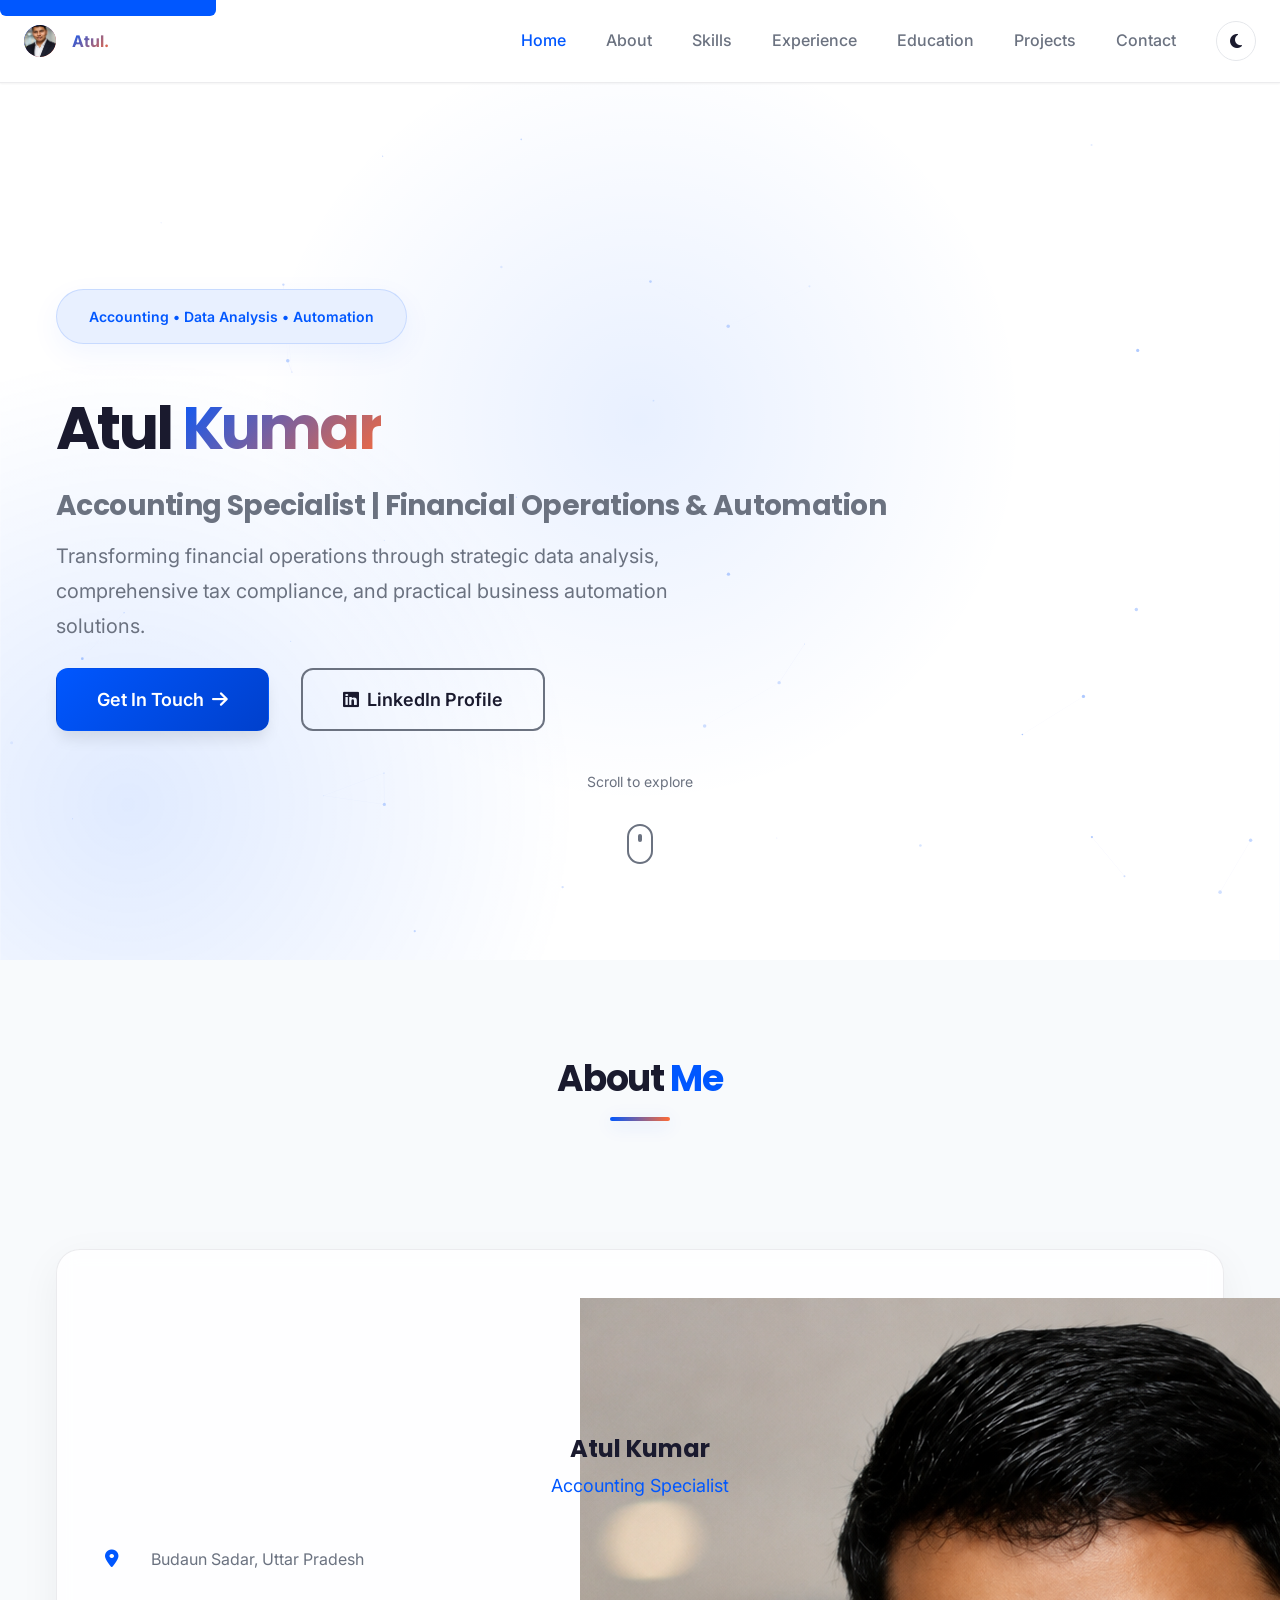
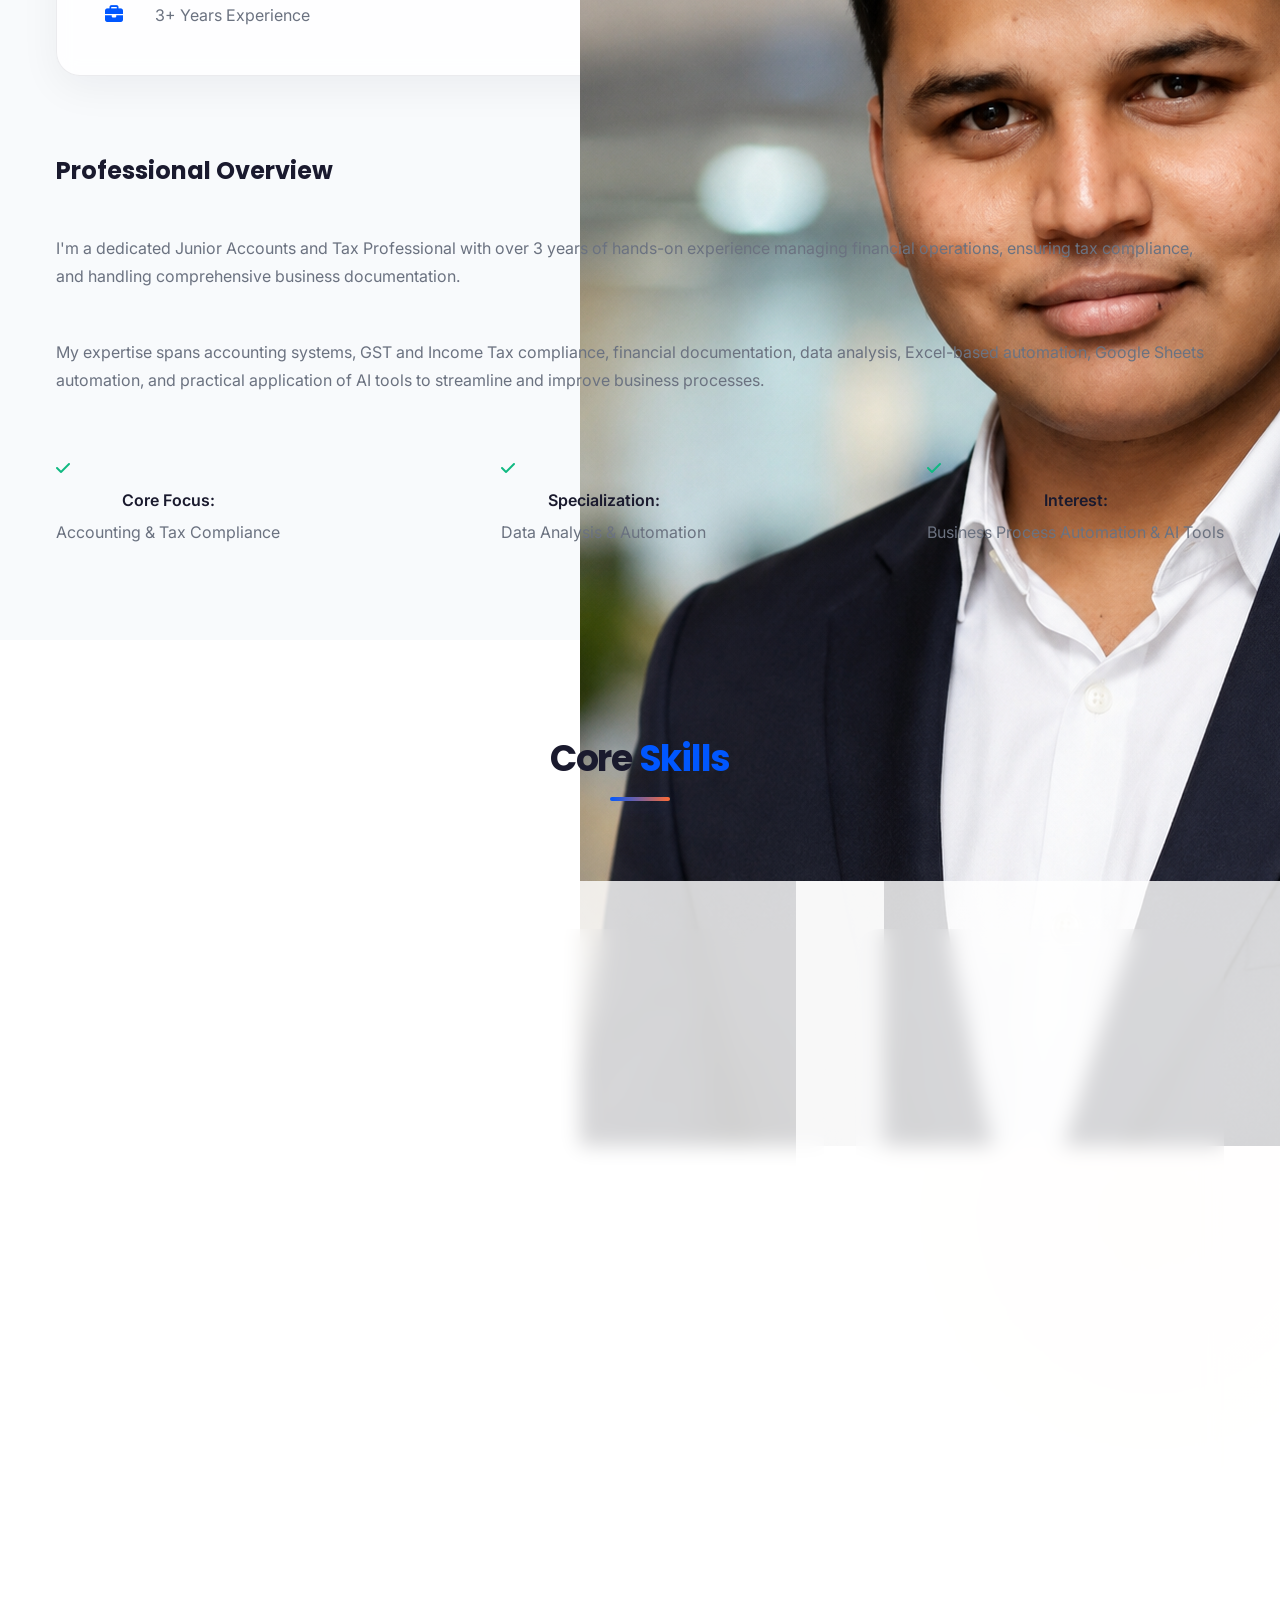
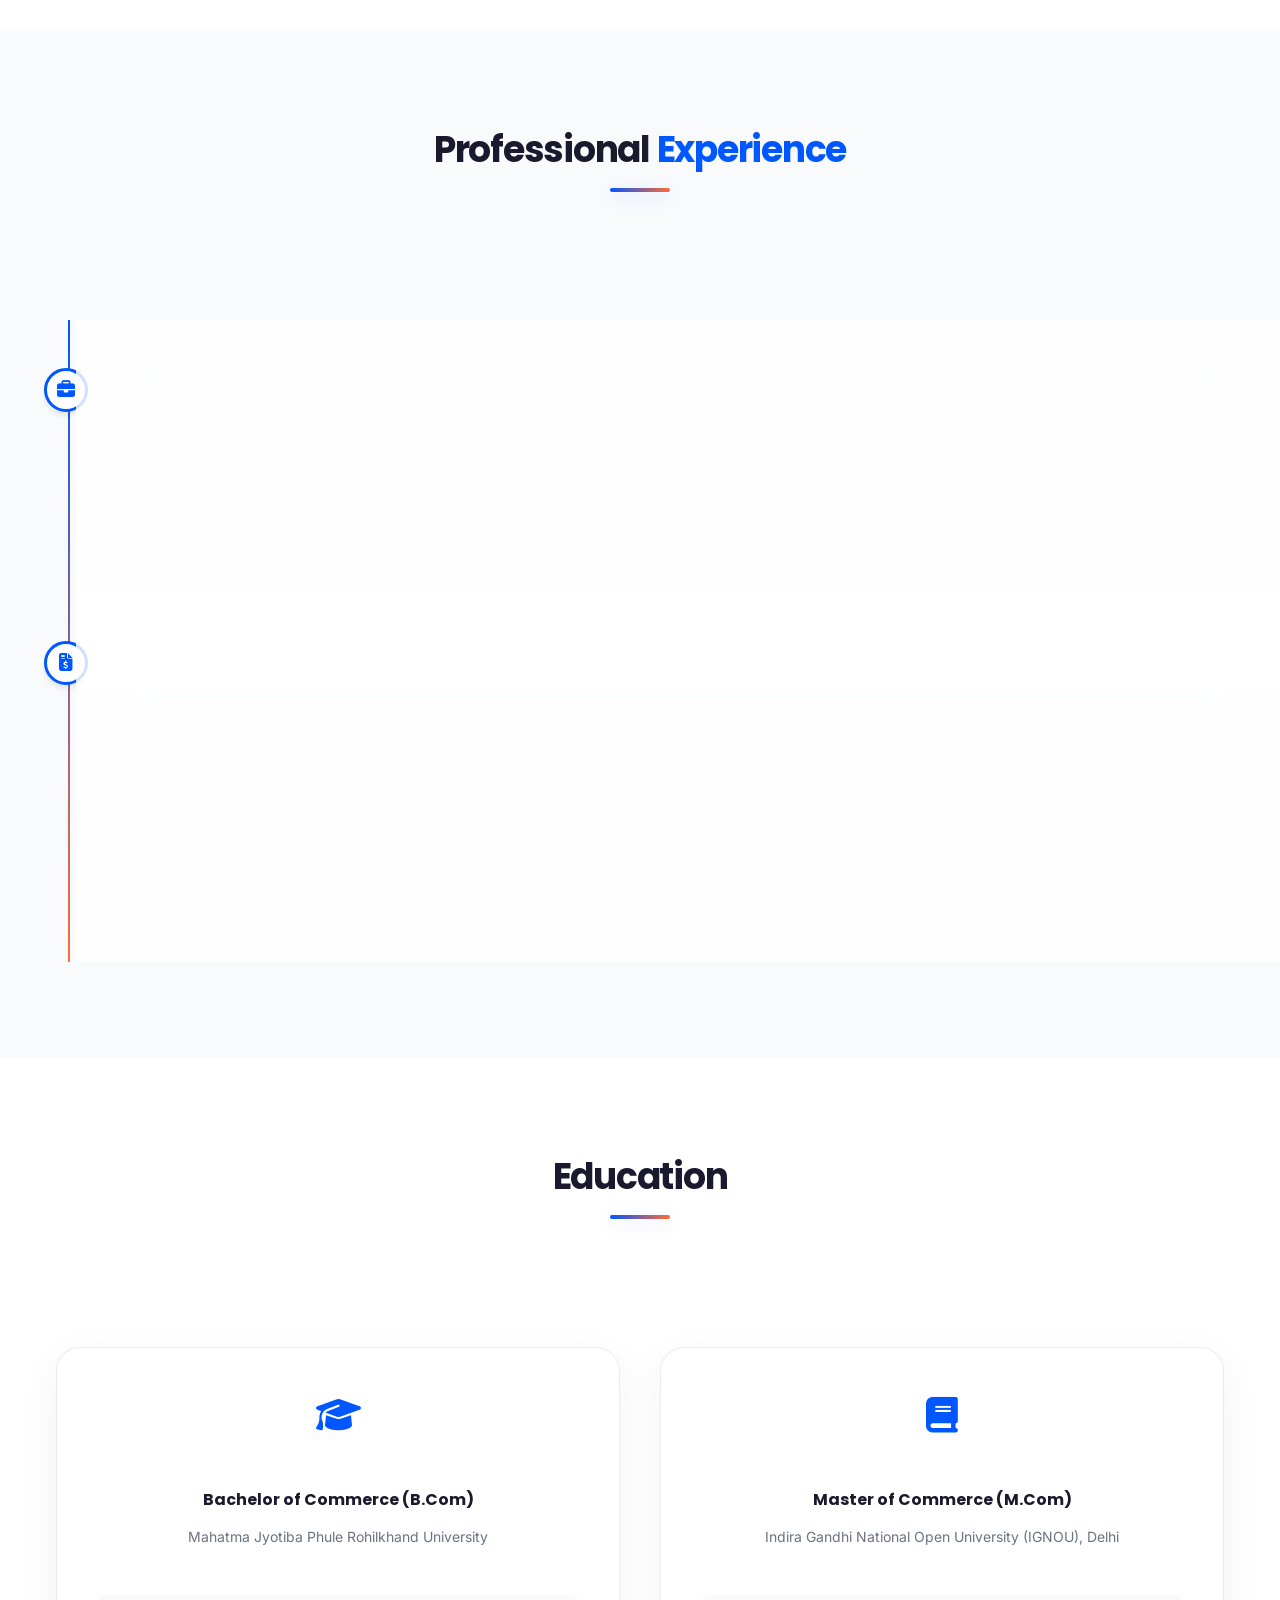
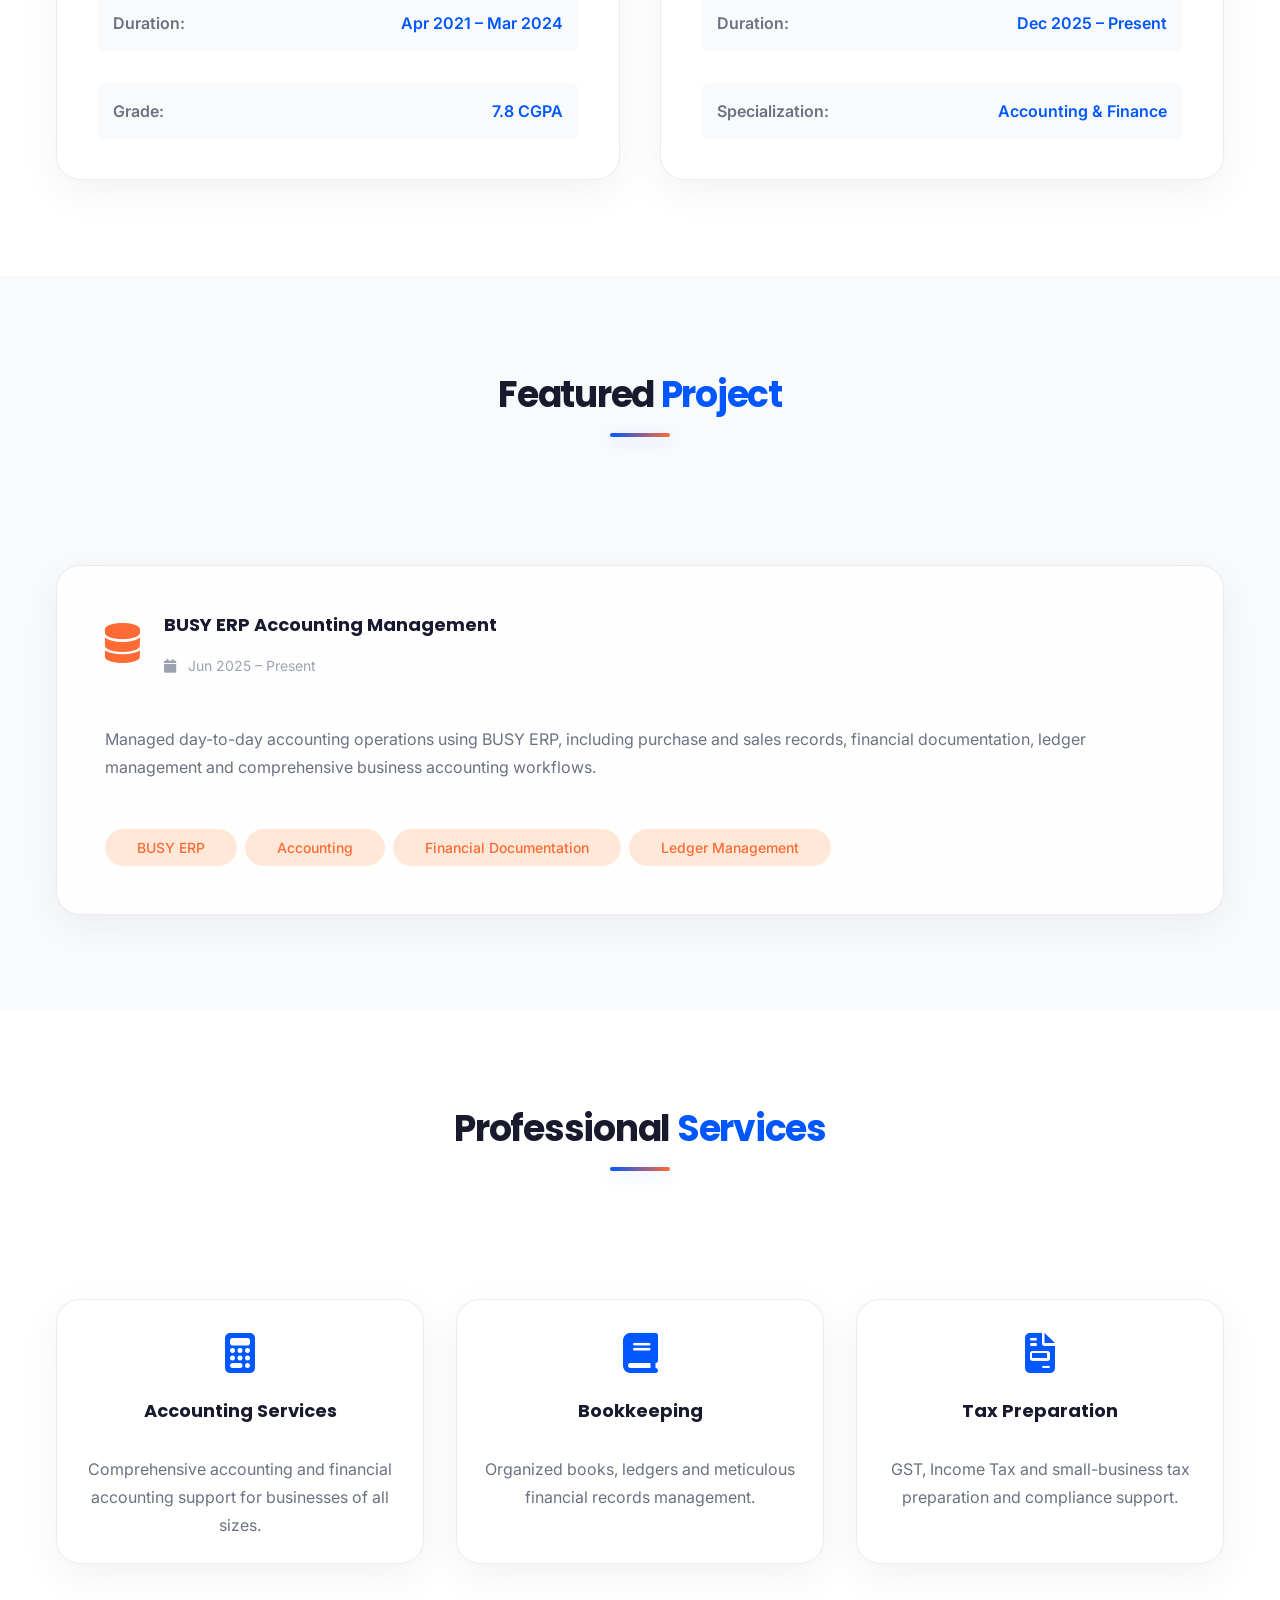
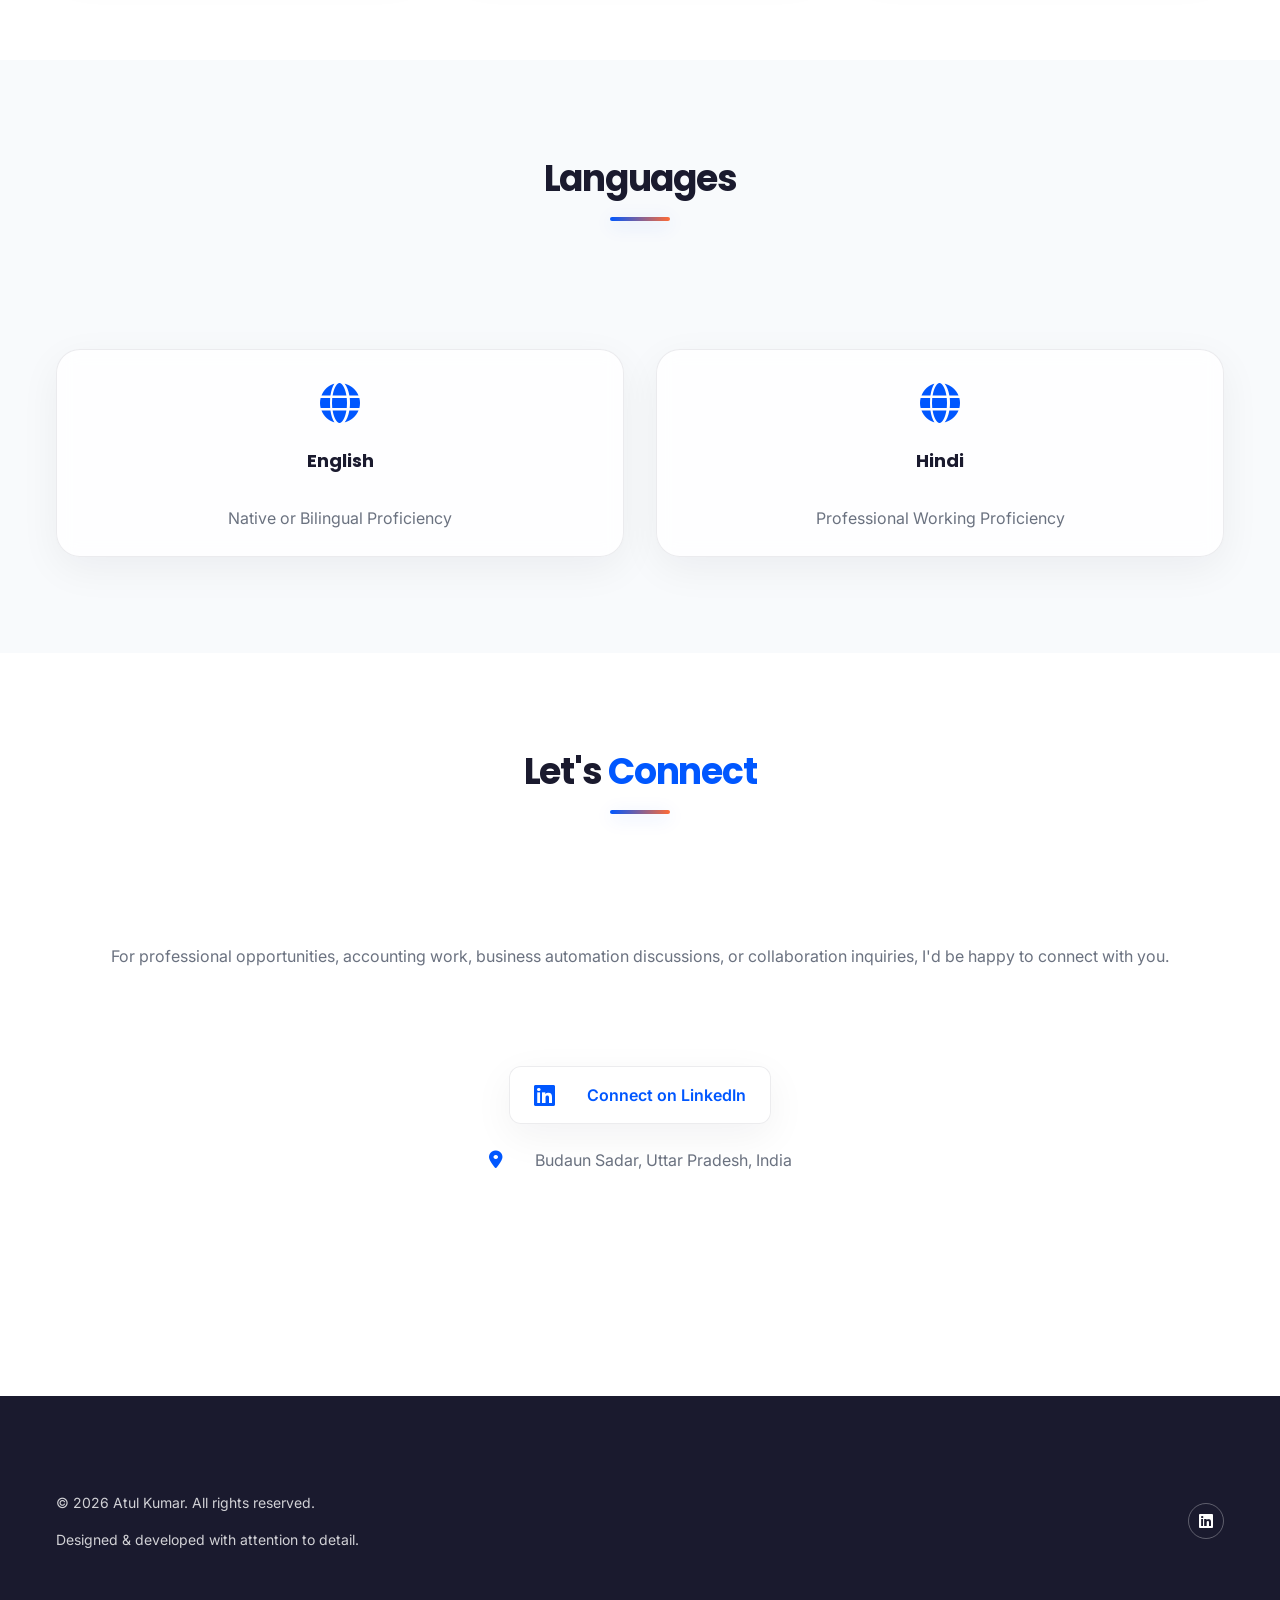
==== index.html @ 3f7ad148 "Add profile photo to About section" ====
<!DOCTYPE html>
<html lang="en" data-theme="light">
<head>
    <meta charset="UTF-8">
    <meta name="viewport" content="width=device-width, initial-scale=1.0">
    <meta name="color-scheme" content="light dark">
    <meta name="theme-color" content="#0057FF">
    
    <!-- SEO & Meta -->
    <title>Atul Kumar | Accounting Specialist | Financial Operations & Automation</title>
    <meta name="description" content="Atul Kumar - Accounting Specialist with 3+ years in financial operations, tax compliance, data analysis, Excel automation, and AI business solutions. Based in Uttar Pradesh, India.">
    <meta name="keywords" content="accounting, tax compliance, financial operations, data analysis, business automation, GST, Excel, VBA">
    <meta name="author" content="Atul Kumar">
    <meta name="robots" content="index, follow">
    
    <!-- Open Graph / Social Media -->
    <meta property="og:type" content="website">
    <meta property="og:title" content="Atul Kumar | Accounting Specialist">
    <meta property="og:description" content="Accounting Specialist focused on financial operations, tax compliance, data analysis, AI and business automation.">
    <meta property="og:site_name" content="Atul Kumar Portfolio">
    <meta property="og:locale" content="en_US">
    
    <!-- Twitter -->
    <meta name="twitter:card" content="summary_large_image">
    <meta name="twitter:title" content="Atul Kumar | Accounting Specialist">
    <meta name="twitter:description" content="Accounting Specialist focused on financial operations, tax compliance, data analysis, AI and business automation.">
    
    <!-- Schema.org Structured Data -->
    <script type="application/ld+json">
    {
        "@context": "https://schema.org",
        "@type": "Person",
        "name": "Atul Kumar",
        "jobTitle": "Accounting Specialist",
        "address": {
            "@type": "PostalAddress",
            "addressLocality": "Budaun Sadar",
            "addressRegion": "Uttar Pradesh",
            "postalCode": "243601",
            "addressCountry": "IN"
        },
        "sameAs": [
            "https://www.linkedin.com/in/atul7599"
        ],
        "knowsAbout": [
            "Accounting",
            "Tax Compliance",
            "Financial Operations",
            "Data Analysis",
            "Business Automation",
            "GST Compliance",
            "Excel Automation",
            "Google Sheets"
        ]
    }
    </script>
    
    <!-- Fonts -->
    <link rel="preconnect" href="https://fonts.googleapis.com">
    <link rel="preconnect" href="https://fonts.gstatic.com" crossorigin>
    <link href="https://fonts.googleapis.com/css2?family=Inter:wght@300;400;500;600;700&family=Poppins:wght@400;500;600;700&display=swap" rel="stylesheet">
    
    <!-- External Libraries -->
    <link href="https://cdn.jsdelivr.net/npm/bootstrap@5.3.2/dist/css/bootstrap.min.css" rel="stylesheet">
    <link rel="stylesheet" href="https://cdnjs.cloudflare.com/ajax/libs/font-awesome/6.4.2/css/all.min.css">
    
    <!-- Custom Stylesheets -->
    <link rel="stylesheet" href="css/style.css">
    <link rel="stylesheet" href="css/responsive.css">
    
    <script>
        (() => {
            try {
                const saved = localStorage.getItem('portfolio-theme');
                const systemDark = window.matchMedia('(prefers-color-scheme: dark)').matches;
                document.documentElement.dataset.theme = saved || (systemDark ? 'dark' : 'light');
            } catch (_) {}
        })();
    </script>
</head>
<body>
    <!-- Skip to main content link for accessibility -->
    <a class="skip-link" href="#main-content">Skip to main content</a>
    
    <!-- Scroll Progress Indicator -->
    <div class="scroll-progress" role="progressbar" aria-label="Page scroll progress" aria-valuenow="0" aria-valuemin="0" aria-valuemax="100"></div>
    
    <!-- Navigation -->
    <nav id="navbar" class="navbar navbar-expand-lg fixed-top navbar-custom" aria-label="Main Navigation">
        <div class="container-fluid px-4">
            <a class="navbar-brand" href="#hero" aria-label="Atul Kumar - Back to top">
                <span class="brand-icon">
    <img src="images/atul-kumar.png.png" alt="Atul Kumar">
</span>
                <span class="brand-text">Atul<span class="brand-dot">.</span></span>
            </a>
            
            <button class="navbar-toggler" type="button" data-bs-toggle="collapse" data-bs-target="#navbarNav" aria-controls="navbarNav" aria-expanded="false" aria-label="Toggle navigation">
                <span class="navbar-toggler-icon"></span>
            </button>
            
            <div class="collapse navbar-collapse" id="navbarNav">
                <ul class="navbar-nav ms-auto align-items-center gap-2">
                    <li class="nav-item"><a class="nav-link active" href="#hero" data-section="hero">Home</a></li>
                    <li class="nav-item"><a class="nav-link" href="#about" data-section="about">About</a></li>
                    <li class="nav-item"><a class="nav-link" href="#skills" data-section="skills">Skills</a></li>
                    <li class="nav-item"><a class="nav-link" href="#experience" data-section="experience">Experience</a></li>
                    <li class="nav-item"><a class="nav-link" href="#education" data-section="education">Education</a></li>
                    <li class="nav-item"><a class="nav-link" href="#projects" data-section="projects">Projects</a></li>
                    <li class="nav-item"><a class="nav-link" href="#contact" data-section="contact">Contact</a></li>
                    <li class="nav-item ms-lg-3">
                        <button id="theme-toggle" class="theme-toggle-btn" type="button" aria-label="Toggle Dark Mode" aria-pressed="false">
                            <i class="fas fa-moon"></i>
                            <i class="fas fa-sun"></i>
                        </button>
                    </li>
                </ul>
            </div>
        </div>
    </nav>
    
    <!-- Main Content -->
    <main id="main-content">
        <!-- Hero Section -->
        <header id="hero" class="hero-section">
            <div class="hero-background">
                <canvas id="canvas-background" aria-hidden="true"></canvas>
            </div>
            
            <div class="container position-relative z-index-10">
                <div class="row align-items-center min-vh-100">
                    <div class="col-lg-10" data-reveal>
                        <div class="hero-content">
                            <div class="hero-badge mb-4">
                                <span>Accounting • Data Analysis • Automation</span>
                            </div>
                            
                            <h1 class="hero-title">
                                Atul <span class="accent">Kumar</span>
                            </h1>
                            
                            <h2 class="hero-subtitle">
                                Accounting Specialist | Financial Operations & Automation
                            </h2>
                            
                            <p class="hero-description">
                                Transforming financial operations through strategic data analysis, 
                                comprehensive tax compliance, and practical business automation solutions.
                            </p>
                            
                            <div class="hero-cta-group">
                                <a href="#contact" class="btn btn-primary btn-lg">
                                    <span>Get In Touch</span>
                                    <i class="fas fa-arrow-right ms-2"></i>
                                </a>
                                <a href="https://www.linkedin.com/in/atul7599" target="_blank" rel="noopener noreferrer" class="btn btn-outline-secondary btn-lg">
                                    <i class="fab fa-linkedin me-2"></i>
                                    <span>LinkedIn Profile</span>
                                </a>
                            </div>
                        </div>
                    </div>
                </div>
            </div>
            
            <div class="hero-scroll-indicator" aria-hidden="true">
                <span>Scroll to explore</span>
                <div class="scroll-mouse">
                    <div class="scroll-wheel"></div>
                </div>
            </div>
        </header>
        
        <!-- About Section -->
        <section id="about" class="section-about">
            <div class="container">
                <div class="section-header" data-reveal>
                    <h2 class="section-title">About <span class="accent">Me</span></h2>
                    <div class="section-divider"></div>
                </div>
                
                <div class="row align-items-center gap-5">
                    <div class="col-lg-5" data-reveal>
                        <div class="about-card glass-effect">
                            <div class="about-avatar">
                                <img src="images/atul-kumar.png.png" alt="Atul Kumar - Profile Photo" class="about-profile-image">
                            </div>
                            <h3 class="about-name">Atul Kumar</h3>
                            <p class="about-title">Accounting Specialist</p>
                            <div class="about-meta">
                                <div class="meta-item">
                                    <i class="fas fa-map-marker-alt"></i>
                                    <span>Budaun Sadar, Uttar Pradesh</span>
                                </div>
                                <div class="meta-item">
                                    <i class="fas fa-briefcase"></i>
                                    <span>3+ Years Experience</span>
                                </div>
                            </div>
                        </div>
                    </div>
                    
                    <div class="col-lg-7" data-reveal>
                        <div class="about-content">
                            <h3 class="about-section-title">Professional Overview</h3>
                            <p class="about-text">
                                I'm a dedicated Junior Accounts and Tax Professional with over 3 years of hands-on experience 
                                managing financial operations, ensuring tax compliance, and handling comprehensive business documentation.
                            </p>
                            <p class="about-text">
                                My expertise spans accounting systems, GST and Income Tax compliance, financial documentation, 
                                data analysis, Excel-based automation, Google Sheets automation, and practical application of AI tools 
                                to streamline and improve business processes.
                            </p>
                            
                            <div class="about-highlights">
                                <div class="highlight-item">
                                    <i class="fas fa-check"></i>
                                    <div>
                                        <strong>Core Focus:</strong>
                                        <span>Accounting & Tax Compliance</span>
                                    </div>
                                </div>
                                <div class="highlight-item">
                                    <i class="fas fa-check"></i>
                                    <div>
                                        <strong>Specialization:</strong>
                                        <span>Data Analysis & Automation</span>
                                    </div>
                                </div>
                                <div class="highlight-item">
                                    <i class="fas fa-check"></i>
                                    <div>
                                        <strong>Interest:</strong>
                                        <span>Business Process Automation & AI Tools</span>
                                    </div>
                                </div>
                            </div>
                        </div>
                    </div>
                </div>
            </div>
        </section>
        
        <!-- Skills Section -->
        <section id="skills" class="section-skills">
            <div class="container">
                <div class="section-header" data-reveal>
                    <h2 class="section-title">Core <span class="accent">Skills</span></h2>
                    <div class="section-divider"></div>
                </div>
                
                <div class="skills-grid">
                    <!-- Accounting & Tax -->
                    <div class="skill-card glass-effect" data-reveal>
                        <div class="skill-icon">
                            <i class="fas fa-calculator"></i>
                        </div>
                        <h3 class="skill-title">Accounting & Tax</h3>
                        <p class="skill-description">
                            Expertise in Tally Prime, ERP 9, BUSY, GST compliance, Income Tax preparation, 
                            financial accounting, bookkeeping, and bank reconciliation.
                        </p>
                        <ul class="skill-list">
                            <li><span class="skill-tag">Tally Prime</span></li>
                            <li><span class="skill-tag">ERP 9</span></li>
                            <li><span class="skill-tag">GST Compliance</span></li>
                            <li><span class="skill-tag">Income Tax</span></li>
                            <li><span class="skill-tag">BUSY</span></li>
                        </ul>
                    </div>
                    
                    <!-- Data & Automation -->
                    <div class="skill-card glass-effect" data-reveal>
                        <div class="skill-icon">
                            <i class="fas fa-chart-line"></i>
                        </div>
                        <h3 class="skill-title">Data & Automation</h3>
                        <p class="skill-description">
                            Advanced proficiency in Excel, VBA/Macros, data analysis, Google Sheets automation, 
                            and practical application of AI tools for business efficiency.
                        </p>
                        <ul class="skill-list">
                            <li><span class="skill-tag">Advanced Excel</span></li>
                            <li><span class="skill-tag">VBA/Macros</span></li>
                            <li><span class="skill-tag">Data Analysis</span></li>
                            <li><span class="skill-tag">Google Sheets</span></li>
                            <li><span class="skill-tag">AI Tools</span></li>
                        </ul>
                    </div>
                    
                    <!-- Professional Skills -->
                    <div class="skill-card glass-effect" data-reveal>
                        <div class="skill-icon">
                            <i class="fas fa-briefcase"></i>
                        </div>
                        <h3 class="skill-title">Professional Skills</h3>
                        <p class="skill-description">
                            Strong communication, client relations, legal research capabilities, meticulous documentation, 
                            and analytical thinking skills.
                        </p>
                        <ul class="skill-list">
                            <li><span class="skill-tag">Client Relations</span></li>
                            <li><span class="skill-tag">Communication</span></li>
                            <li><span class="skill-tag">Legal Research</span></li>
                            <li><span class="skill-tag">Documentation</span></li>
                            <li><span class="skill-tag">Analysis</span></li>
                        </ul>
                    </div>
                </div>
            </div>
        </section>
        
        <!-- Experience Section -->
        <section id="experience" class="section-experience">
            <div class="container">
                <div class="section-header" data-reveal>
                    <h2 class="section-title">Professional <span class="accent">Experience</span></h2>
                    <div class="section-divider"></div>
                </div>
                
                <div class="timeline">
                    <!-- Experience Item 1 -->
                    <div class="timeline-item" data-reveal>
                        <div class="timeline-marker">
                            <i class="fas fa-briefcase"></i>
                        </div>
                        <div class="timeline-content glass-effect">
                            <div class="timeline-header">
                                <h3 class="timeline-title">Account Assistant</h3>
                                <span class="timeline-badge">Current</span>
                            </div>
                            <p class="timeline-company">Not Registered on LinkedIn · Full-time</p>
                            <p class="timeline-date">
                                <i class="fas fa-calendar"></i>
                                Jul 2024 – Present · India · On-site
                            </p>
                            <p class="timeline-description">
                                Maintaining daily financial records, journal entries and ledger updates while supporting 
                                accounting operations, documentation and comprehensive financial processes.
                            </p>
                        </div>
                    </div>
                    
                    <!-- Experience Item 2 -->
                    <div class="timeline-item" data-reveal>
                        <div class="timeline-marker">
                            <i class="fas fa-file-invoice-dollar"></i>
                        </div>
                        <div class="timeline-content glass-effect">
                            <div class="timeline-header">
                                <h3 class="timeline-title">Accountant</h3>
                                <span class="timeline-badge">Previous</span>
                            </div>
                            <p class="timeline-company">Kass Accountant</p>
                            <p class="timeline-date">
                                <i class="fas fa-calendar"></i>
                                Jul 2023 – Aug 2024 · Full-time
                            </p>
                            <p class="timeline-description">
                                Managed GST compliance, return preparation, GST data verification, tax records, 
                                compliance documentation and comprehensive tax workings before filing.
                            </p>
                        </div>
                    </div>
                </div>
            </div>
        </section>
        
        <!-- Education Section -->
        <section id="education" class="section-education">
            <div class="container">
                <div class="section-header" data-reveal>
                    <h2 class="section-title">Education</h2>
                    <div class="section-divider"></div>
                </div>
                
                <div class="education-grid">
                    <!-- B.Com -->
                    <div class="education-card glass-effect" data-reveal>
                        <div class="education-icon">
                            <i class="fas fa-graduation-cap"></i>
                        </div>
                        <h3 class="education-degree">Bachelor of Commerce (B.Com)</h3>
                        <p class="education-university">Mahatma Jyotiba Phule Rohilkhand University</p>
                        <div class="education-details">
                            <div class="detail-item">
                                <span class="detail-label">Duration:</span>
                                <span class="detail-value">Apr 2021 – Mar 2024</span>
                            </div>
                            <div class="detail-item">
                                <span class="detail-label">Grade:</span>
                                <span class="detail-value">7.8 CGPA</span>
                            </div>
                        </div>
                    </div>
                    
                    <!-- M.Com -->
                    <div class="education-card glass-effect" data-reveal>
                        <div class="education-icon">
                            <i class="fas fa-book"></i>
                        </div>
                        <h3 class="education-degree">Master of Commerce (M.Com)</h3>
                        <p class="education-university">Indira Gandhi National Open University (IGNOU), Delhi</p>
                        <div class="education-details">
                            <div class="detail-item">
                                <span class="detail-label">Duration:</span>
                                <span class="detail-value">Dec 2025 – Present</span>
                            </div>
                            <div class="detail-item">
                                <span class="detail-label">Specialization:</span>
                                <span class="detail-value">Accounting & Finance</span>
                            </div>
                        </div>
                    </div>
                </div>
            </div>
        </section>
        
        <!-- Projects Section -->
        <section id="projects" class="section-projects">
            <div class="container">
                <div class="section-header" data-reveal>
                    <h2 class="section-title">Featured <span class="accent">Project</span></h2>
                    <div class="section-divider"></div>
                </div>
                
                <div class="row justify-content-center">
                    <div class="col-lg-10" data-reveal>
                        <div class="project-showcase glass-effect">
                            <div class="project-header">
                                <div class="project-icon">
                                    <i class="fas fa-database"></i>
                                </div>
                                <div class="project-title-section">
                                    <h3 class="project-title">BUSY ERP Accounting Management</h3>
                                    <span class="project-date">
                                        <i class="fas fa-calendar"></i>
                                        Jun 2025 – Present
                                    </span>
                                </div>
                            </div>
                            <p class="project-description">
                                Managed day-to-day accounting operations using BUSY ERP, including purchase and sales records, 
                                financial documentation, ledger management and comprehensive business accounting workflows.
                            </p>
                            <div class="project-tags">
                                <span class="tag">BUSY ERP</span>
                                <span class="tag">Accounting</span>
                                <span class="tag">Financial Documentation</span>
                                <span class="tag">Ledger Management</span>
                            </div>
                        </div>
                    </div>
                </div>
            </div>
        </section>
        
        <!-- Services Section -->
        <section id="services" class="section-services">
            <div class="container">
                <div class="section-header" data-reveal>
                    <h2 class="section-title">Professional <span class="accent">Services</span></h2>
                    <div class="section-divider"></div>
                </div>
                
                <div class="services-grid">
                    <div class="service-card glass-effect" data-reveal>
                        <div class="service-icon">
                            <i class="fas fa-calculator"></i>
                        </div>
                        <h3 class="service-title">Accounting Services</h3>
                        <p class="service-description">
                            Comprehensive accounting and financial accounting support for businesses of all sizes.
                        </p>
                    </div>
                    
                    <div class="service-card glass-effect" data-reveal>
                        <div class="service-icon">
                            <i class="fas fa-book"></i>
                        </div>
                        <h3 class="service-title">Bookkeeping</h3>
                        <p class="service-description">
                            Organized books, ledgers and meticulous financial records management.
                        </p>
                    </div>
                    
                    <div class="service-card glass-effect" data-reveal>
                        <div class="service-icon">
                            <i class="fas fa-file-invoice"></i>
                        </div>
                        <h3 class="service-title">Tax Preparation</h3>
                        <p class="service-description">
                            GST, Income Tax and small-business tax preparation and compliance support.
                        </p>
                    </div>
                </div>
            </div>
        </section>
        
        <!-- Languages Section -->
        <section id="languages" class="section-languages">
            <div class="container">
                <div class="section-header" data-reveal>
                    <h2 class="section-title">Languages</h2>
                    <div class="section-divider"></div>
                </div>
                
                <div class="languages-grid">
                    <div class="language-card glass-effect" data-reveal>
                        <div class="language-icon">
                            <i class="fas fa-globe"></i>
                        </div>
                        <h3 class="language-name">English</h3>
                        <p class="language-level">Native or Bilingual Proficiency</p>
                    </div>
                    
                    <div class="language-card glass-effect" data-reveal>
                        <div class="language-icon">
                            <i class="fas fa-globe"></i>
                        </div>
                        <h3 class="language-name">Hindi</h3>
                        <p class="language-level">Professional Working Proficiency</p>
                    </div>
                </div>
            </div>
        </section>
        
        <!-- Contact Section -->
        <section id="contact" class="section-contact">
            <div class="container">
                <div class="section-header" data-reveal>
                    <h2 class="section-title">Let's <span class="accent">Connect</span></h2>
                    <div class="section-divider"></div>
                </div>
                
                <div class="row justify-content-center">
                    <div class="col-lg-8" data-reveal>
                        <div class="contact-content">
                            <p class="contact-description">
                                For professional opportunities, accounting work, business automation discussions, 
                                or collaboration inquiries, I'd be happy to connect with you.
                            </p>
                            
                            <div class="contact-links">
                                <a href="https://www.linkedin.com/in/atul7599" target="_blank" rel="noopener noreferrer" class="contact-button glass-effect">
                                    <i class="fab fa-linkedin"></i>
                                    <span>Connect on LinkedIn</span>
                                </a>
                            </div>
                            
                            <div class="contact-info">
                                <div class="info-item">
                                    <i class="fas fa-map-marker-alt"></i>
                                    <span>Budaun Sadar, Uttar Pradesh, India</span>
                                </div>
                            </div>
                        </div>
                    </div>
                </div>
            </div>
        </section>
    </main>
    
    <!-- Footer -->
    <footer class="footer">
        <div class="container">
            <div class="footer-content">
                <div class="footer-text">
                    <p class="footer-copyright">
                        &copy; <span id="current-year"></span> Atul Kumar. All rights reserved.
                    </p>
                    <p class="footer-credit">
                        Designed & developed with attention to detail.
                    </p>
                </div>
                <div class="footer-social">
                    <a href="https://www.linkedin.com/in/atul7599" target="_blank" rel="noopener noreferrer" aria-label="LinkedIn" class="social-link">
                        <i class="fab fa-linkedin"></i>
                    </a>
                </div>
            </div>
        </div>
    </footer>
    
    <!-- Back to Top Button -->
    <button id="back-to-top" class="back-to-top" type="button" aria-label="Back to Top" title="Back to Top">
        <i class="fas fa-arrow-up"></i>
    </button>
    
    <!-- Scripts -->
    <script src="https://cdn.jsdelivr.net/npm/bootstrap@5.3.2/dist/js/bootstrap.bundle.min.js" defer></script>
    <script src="js/script.js" defer></script>
</body>
</html>
---- css/style.css ----
/* ============================================
   ATUL KUMAR PORTFOLIO - MAIN STYLESHEET
   Modern 2026 Design System
   ============================================ */

/* ============================================
   1. CSS VARIABLES & DESIGN TOKENS
   ============================================ */

:root {
    /* Colors - Light Mode */
    --color-primary: #0057FF;
    --color-primary-light: #E8F0FF;
    --color-primary-dark: #0040CC;
    
    --color-secondary: #1a1a2e;
    --color-secondary-light: #16213e;
    
    --color-accent: #FF6B35;
    --color-accent-light: #FFE8D8;
    
    --color-success: #10B981;
    --color-warning: #F59E0B;
    --color-danger: #EF4444;
    
    --color-bg-light: #FFFFFF;
    --color-bg-secondary: #F8FAFC;
    --color-text-dark: #1a1a2e;
    --color-text-secondary: #6B7280;
    --color-text-tertiary: #9CA3AF;
    
    --color-border-light: #E5E7EB;
    --color-border-medium: #D1D5DB;
    
    --color-glass-light: rgba(255, 255, 255, 0.7);
    --color-glass-dark: rgba(26, 26, 46, 0.05);
    
    /* Typography */
    --font-family-primary: 'Inter', -apple-system, BlinkMacSystemFont, 'Segoe UI', sans-serif;
    --font-family-display: 'Poppins', sans-serif;
    
    --font-size-base: 1rem;
    --font-size-sm: 0.875rem;
    --font-size-lg: 1.125rem;
    --font-size-xl: 1.25rem;
    --font-size-2xl: 1.5rem;
    --font-size-3xl: 1.875rem;
    --font-size-4xl: 2.25rem;
    --font-size-5xl: 3rem;
    
    --font-weight-light: 300;
    --font-weight-regular: 400;
    --font-weight-medium: 500;
    --font-weight-semibold: 600;
    --font-weight-bold: 700;
    
    --line-height-tight: 1.25;
    --line-height-normal: 1.5;
    --line-height-relaxed: 1.75;
    
    /* Spacing */
    --spacing-unit: 0.5rem;
    --spacing-xs: calc(var(--spacing-unit) * 1);
    --spacing-sm: calc(var(--spacing-unit) * 2);
    --spacing-md: calc(var(--spacing-unit) * 4);
    --spacing-lg: calc(var(--spacing-unit) * 6);
    --spacing-xl: calc(var(--spacing-unit) * 8);
    --spacing-2xl: calc(var(--spacing-unit) * 12);
    --spacing-3xl: calc(var(--spacing-unit) * 16);
    
    /* Shadows */
    --shadow-sm: 0 1px 2px 0 rgba(0, 0, 0, 0.05);
    --shadow-md: 0 4px 6px -1px rgba(0, 0, 0, 0.1);
    --shadow-lg: 0 10px 15px -3px rgba(0, 0, 0, 0.1);
    --shadow-xl: 0 20px 25px -5px rgba(0, 0, 0, 0.1);
    --shadow-2xl: 0 25px 50px -12px rgba(0, 0, 0, 0.15);
    --shadow-inset: inset 0 2px 4px 0 rgba(0, 0, 0, 0.05);
    
    /* Border Radius */
    --radius-sm: 0.375rem;
    --radius-md: 0.5rem;
    --radius-lg: 0.75rem;
    --radius-xl: 1rem;
    --radius-2xl: 1.5rem;
    --radius-full: 9999px;
    
    /* Transitions */
    --transition-fast: 150ms;
    --transition-base: 200ms;
    --transition-slow: 300ms;
    --timing-ease: cubic-bezier(0.4, 0, 0.2, 1);
    --timing-ease-out: cubic-bezier(0.16, 1, 0.3, 1);
    --timing-ease-in: cubic-bezier(0.95, 0.05, 0.795, 0.035);
    
    /* Z-index */
    --z-dropdown: 1000;
    --z-sticky: 1020;
    --z-fixed: 1030;
    --z-modal-backdrop: 1040;
    --z-modal: 1050;
    --z-popover: 1060;
    --z-tooltip: 1070;
    
    /* Accessibility */
    --focus-outline: 2px solid var(--color-primary);
    --focus-outline-offset: 2px;
}

/* Dark Mode */
html[data-theme="dark"] {
    --color-bg-light: #0f172a;
    --color-bg-secondary: #1a1f3a;
    --color-text-dark: #f1f5f9;
    --color-text-secondary: #cbd5e1;
    --color-text-tertiary: #94a3b8;
    
    --color-border-light: #334155;
    --color-border-medium: #475569;
    
    --color-glass-light: rgba(30, 41, 59, 0.6);
    --color-glass-dark: rgba(255, 255, 255, 0.05);
    
    --color-primary-light: #1e3a8a;
}

/* Reduced Motion */
@media (prefers-reduced-motion: reduce) {
    *,
    *::before,
    *::after {
        animation-duration: 0.01ms !important;
        animation-iteration-count: 1 !important;
        transition-duration: 0.01ms !important;
        scroll-behavior: auto !important;
    }
}

/* ============================================
   2. BASE STYLES & RESETS
   ============================================ */

* {
    margin: 0;
    padding: 0;
    box-sizing: border-box;
}

html {
    scroll-behavior: smooth;
    -webkit-font-smoothing: antialiased;
    -moz-osx-font-smoothing: grayscale;
}

body {
    font-family: var(--font-family-primary);
    font-size: var(--font-size-base);
    font-weight: var(--font-weight-regular);
    line-height: var(--line-height-normal);
    color: var(--color-text-dark);
    background-color: var(--color-bg-light);
    transition: background-color var(--transition-base) var(--timing-ease),
                color var(--transition-base) var(--timing-ease);
    overflow-x: hidden;
}

/* ============================================
   3. TYPOGRAPHY
   ============================================ */

h1, h2, h3, h4, h5, h6 {
    font-family: var(--font-family-display);
    font-weight: var(--font-weight-bold);
    line-height: var(--line-height-tight);
    margin: 0;
}

h1 { font-size: var(--font-size-5xl); }
h2 { font-size: var(--font-size-4xl); }
h3 { font-size: var(--font-size-3xl); }
h4 { font-size: var(--font-size-2xl); }
h5 { font-size: var(--font-size-xl); }
h6 { font-size: var(--font-size-lg); }

p {
    margin: 0;
    color: var(--color-text-secondary);
}

a {
    color: var(--color-primary);
    text-decoration: none;
    transition: color var(--transition-base) var(--timing-ease);
}

a:hover {
    color: var(--color-primary-dark);
}

strong {
    font-weight: var(--font-weight-semibold);
}

/* ============================================
   4. UTILITY CLASSES
   ============================================ */

.accent {
    color: var(--color-primary);
}

.text-muted {
    color: var(--color-text-tertiary);
}

.text-secondary {
    color: var(--color-text-secondary);
}

.z-index-10 {
    position: relative;
    z-index: 10;
}

.glass-effect {
    background: var(--color-glass-light);
    backdrop-filter: blur(10px);
    -webkit-backdrop-filter: blur(10px);
    border: 1px solid rgba(255, 255, 255, 0.2);
    transition: all var(--transition-base) var(--timing-ease);
}

html[data-theme="dark"] .glass-effect {
    background: var(--color-glass-light);
    border-color: rgba(255, 255, 255, 0.1);
}

.skip-link {
    position: absolute;
    top: -40px;
    left: 0;
    background: var(--color-primary);
    color: white;
    padding: var(--spacing-sm) var(--spacing-md);
    text-decoration: none;
    z-index: var(--z-tooltip);
    border-radius: var(--radius-sm);
}

.skip-link:focus {
    top: 0;
}

/* ============================================
   5. SCROLL PROGRESS INDICATOR
   ============================================ */

.scroll-progress {
    position: fixed;
    top: 0;
    left: 0;
    height: 3px;
    background: linear-gradient(90deg, var(--color-primary), var(--color-accent));
    width: 0%;
    z-index: var(--z-modal);
    transition: width 0.1s linear;
}

/* ============================================
   6. NAVIGATION BAR
   ============================================ */

.navbar-custom {
    background: var(--color-glass-light);
    backdrop-filter: blur(10px);
    -webkit-backdrop-filter: blur(10px);
    border-bottom: 1px solid rgba(255, 255, 255, 0.1);
    box-shadow: var(--shadow-sm);
    transition: all var(--transition-base) var(--timing-ease);
}

.navbar-custom.scrolled {
    background: var(--color-glass-light);
    box-shadow: var(--shadow-md);
}

.brand-icon {
    display: inline-flex;
    align-items: center;
    justify-content: center;
    width: 32px !important;
    height: 32px !important;
    min-width: 32px;
    min-height: 32px;
    margin-right: var(--spacing-sm);
    padding: 0;
    border-radius: 50%;
    overflow: hidden;
    background: linear-gradient(135deg, var(--color-primary), var(--color-accent));
    flex: 0 0 32px;
    position: relative;
}

.brand-icon img {
    width: 100% !important;
    height: 100% !important;
    max-width: none;
    max-height: none;
    object-fit: cover;
    object-position: center;
    display: block;
    margin: 0;
    padding: 0;
    border-radius: 50%;
}

.navbar-brand {
    display: flex;
    align-items: center;
    font-weight: var(--font-weight-bold);
    font-size: var(--font-size-lg);
    transition: transform var(--transition-base) var(--timing-ease);
}

.navbar-brand:hover {
    transform: translateY(-2px);
}

.brand-text {
    background: linear-gradient(135deg, var(--color-primary), var(--color-accent));
    -webkit-background-clip: text;
    -webkit-text-fill-color: transparent;
    background-clip: text;
}

.brand-dot {
    color: var(--color-accent);
}

.nav-link {
    font-weight: var(--font-weight-medium);
    color: var(--color-text-secondary) !important;
    transition: all var(--transition-base) var(--timing-ease);
    position: relative;
}

.nav-link:after {
    content: '';
    position: absolute;
    bottom: -4px;
    left: 0;
    width: 0;
    height: 2px;
    background: var(--color-primary);
    transition: width var(--transition-base) var(--timing-ease);
}

.nav-link:hover {
    color: var(--color-primary) !important;
}

.nav-link:hover:after {
    width: 100%;
}

.nav-link.active {
    color: var(--color-primary) !important;
}

.nav-link.active:after {
    width: 100%;
}

.theme-toggle-btn {
    width: 40px;
    height: 40px;
    border: 1px solid var(--color-border-light);
    border-radius: var(--radius-full);
    background: transparent;
    color: var(--color-text-dark);
    cursor: pointer;
    display: flex;
    align-items: center;
    justify-content: center;
    transition: all var(--transition-base) var(--timing-ease);
    position: relative;
    overflow: hidden;
}

.theme-toggle-btn:hover {
    background: var(--color-primary-light);
    border-color: var(--color-primary);
}

.theme-toggle-btn i:last-child {
    display: none;
}

html[data-theme="dark"] .theme-toggle-btn i:first-child {
    display: none;
}

html[data-theme="dark"] .theme-toggle-btn i:last-child {
    display: block;
}

/* ============================================
   7. HERO SECTION
   ============================================ */

.hero-section {
    position: relative;
    display: flex;
    align-items: center;
    justify-content: center;
    min-height: 100vh;
    overflow: hidden;
    margin-top: 70px;
}

.hero-background {
    position: absolute;
    top: 0;
    left: 0;
    width: 100%;
    height: 100%;
    z-index: 1;
}

#canvas-background {
    display: block;
    width: 100%;
    height: 100%;
}

.hero-content {
    position: relative;
    z-index: 2;
}

.hero-badge {
    display: inline-block;
    padding: var(--spacing-sm) var(--spacing-md);
    background: var(--color-primary-light);
    color: var(--color-primary);
    border-radius: var(--radius-full);
    font-size: var(--font-size-sm);
    font-weight: var(--font-weight-semibold);
    animation: slideInUp 0.6s var(--timing-ease-out);
}

.hero-title {
    font-size: var(--font-size-5xl);
    font-weight: var(--font-weight-bold);
    line-height: var(--line-height-tight);
    margin: var(--spacing-md) 0;
    animation: slideInUp 0.8s var(--timing-ease-out) 0.1s both;
}

.hero-title .accent {
    background: linear-gradient(135deg, var(--color-primary), var(--color-accent));
    -webkit-background-clip: text;
    -webkit-text-fill-color: transparent;
    background-clip: text;
}

.hero-subtitle {
    font-size: var(--font-size-2xl);
    color: var(--color-text-secondary);
    margin-bottom: var(--spacing-md);
    animation: slideInUp 0.8s var(--timing-ease-out) 0.2s both;
}

.hero-description {
    font-size: var(--font-size-lg);
    color: var(--color-text-secondary);
    line-height: var(--line-height-relaxed);
    margin-bottom: var(--spacing-2xl);
    max-width: 600px;
    animation: slideInUp 0.8s var(--timing-ease-out) 0.3s both;
}

.hero-cta-group {
    display: flex;
    flex-wrap: wrap;
    gap: var(--spacing-md);
    animation: slideInUp 0.8s var(--timing-ease-out) 0.4s both;
}

.hero-scroll-indicator {
    position: absolute;
    bottom: var(--spacing-2xl);
    left: 50%;
    transform: translateX(-50%);
    text-align: center;
    animation: bounce 2s infinite;
    z-index: 2;
}

.hero-scroll-indicator span {
    display: block;
    font-size: var(--font-size-sm);
    color: var(--color-text-secondary);
    margin-bottom: var(--spacing-md);
}

.scroll-mouse {
    width: 26px;
    height: 40px;
    border: 2px solid var(--color-text-secondary);
    border-radius: var(--radius-full);
    position: relative;
    margin: 0 auto;
}

.scroll-wheel {
    width: 4px;
    height: 8px;
    background: var(--color-text-secondary);
    border-radius: var(--radius-full);
    position: absolute;
    top: 8px;
    left: 50%;
    transform: translateX(-50%);
    animation: scroll 1.5s infinite;
}

/* ============================================
   8. SECTIONS & LAYOUT
   ============================================ */

section {
    position: relative;
    padding: var(--spacing-3xl) 0;
}

section:nth-child(even) {
    background: var(--color-bg-secondary);
}

html[data-theme="dark"] section:nth-child(even) {
    background: #1a1f3a;
}

.section-header {
    text-align: center;
    margin-bottom: var(--spacing-3xl);
}

.section-title {
    font-size: var(--font-size-4xl);
    font-weight: var(--font-weight-bold);
    margin-bottom: var(--spacing-lg);
    color: var(--color-text-dark);
}

.section-divider {
    width: 60px;
    height: 4px;
    background: linear-gradient(90deg, var(--color-primary), var(--color-accent));
    margin: 0 auto;
    border-radius: var(--radius-full);
}

/* ============================================
   9. BUTTONS
   ============================================ */

.btn {
    display: inline-flex;
    align-items: center;
    justify-content: center;
    padding: var(--spacing-sm) var(--spacing-lg);
    font-weight: var(--font-weight-semibold);
    border-radius: var(--radius-lg);
    cursor: pointer;
    transition: all var(--transition-base) var(--timing-ease);
    border: 1px solid transparent;
    text-decoration: none;
    font-size: var(--font-size-base);
}

.btn:focus {
    outline: var(--focus-outline);
    outline-offset: var(--focus-outline-offset);
}

.btn-primary {
    background: linear-gradient(135deg, var(--color-primary), var(--color-primary-dark));
    color: white;
    box-shadow: var(--shadow-lg);
}

.btn-primary:hover {
    transform: translateY(-2px);
    box-shadow: var(--shadow-xl);
}

.btn-primary:active {
    transform: translateY(0);
    box-shadow: var(--shadow-md);
}

.btn-outline-secondary {
    border: 2px solid var(--color-text-secondary);
    color: var(--color-text-dark);
    background: transparent;
}

.btn-outline-secondary:hover {
    background: var(--color-primary-light);
    border-color: var(--color-primary);
    color: var(--color-primary);
}

.btn-lg {
    padding: var(--spacing-md) var(--spacing-xl);
    font-size: var(--font-size-lg);
}

.btn i {
    transition: transform var(--transition-base) var(--timing-ease);
}

.btn:hover i {
    transform: translateX(4px);
}

/* ============================================
   10. CARDS & COMPONENTS
   ============================================ */

/* About Card */
.about-card {
    text-align: center;
    padding: var(--spacing-2xl);
    border-radius: var(--radius-2xl);
}

.about-avatar {
    width: 120px;
    height: 120px;
    margin: 0 auto var(--spacing-md);
}

.avatar-initials {
    width: 100%;
    height: 100%;
    display: flex;
    align-items: center;
    justify-content: center;
    background: linear-gradient(135deg, var(--color-primary), var(--color-accent));
    color: white;
    font-size: var(--font-size-4xl);
    font-weight: var(--font-weight-bold);
    border-radius: var(--radius-full);
}

.about-name {
    font-size: var(--font-size-2xl);
    font-weight: var(--font-weight-bold);
    color: var(--color-text-dark);
    margin-bottom: var(--spacing-xs);
}

.about-title {
    font-size: var(--font-size-lg);
    color: var(--color-primary);
    margin-bottom: var(--spacing-lg);
}

.about-meta {
    display: flex;
    flex-direction: column;
    gap: var(--spacing-md);
}

.meta-item {
    display: flex;
    align-items: center;
    gap: var(--spacing-md);
    color: var(--color-text-secondary);
}

.meta-item i {
    color: var(--color-primary);
    font-size: var(--font-size-lg);
}

/* About Section Content */
.about-content {
    padding: var(--spacing-lg);
}

.about-section-title {
    font-size: var(--font-size-2xl);
    font-weight: var(--font-weight-bold);
    margin-bottom: var(--spacing-lg);
    color: var(--color-text-dark);
}

.about-text {
    color: var(--color-text-secondary);
    line-height: var(--line-height-relaxed);
    margin-bottom: var(--spacing-lg);
}

.about-highlights {
    display: flex;
    flex-direction: column;
    gap: var(--spacing-md);
    margin-top: var(--spacing-xl);
}

.highlight-item {
    display: flex;
    gap: var(--spacing-md);
    align-items: flex-start;
}

.highlight-item i {
    color: var(--color-success);
    flex-shrink: 0;
    margin-top: 2px;
}

.highlight-item div strong {
    display: block;
    color: var(--color-text-dark);
    margin-bottom: var(--spacing-xs);
}

.highlight-item div span {
    color: var(--color-text-secondary);
    display: block;
}

/* ============================================
   11. SKILLS SECTION
   ============================================ */

.skills-grid {
    display: grid;
    grid-template-columns: repeat(auto-fit, minmax(300px, 1fr));
    gap: var(--spacing-2xl);
}

.skill-card {
    padding: var(--spacing-2xl);
    border-radius: var(--radius-2xl);
    text-align: center;
    transition: all var(--transition-base) var(--timing-ease);
}

.skill-card:hover {
    transform: translateY(-8px);
    box-shadow: var(--shadow-xl);
}

.skill-icon {
    font-size: var(--font-size-5xl);
    color: var(--color-primary);
    margin-bottom: var(--spacing-lg);
}

.skill-title {
    font-size: var(--font-size-xl);
    font-weight: var(--font-weight-bold);
    color: var(--color-text-dark);
    margin-bottom: var(--spacing-md);
}

.skill-description {
    color: var(--color-text-secondary);
    line-height: var(--line-height-relaxed);
    margin-bottom: var(--spacing-lg);
}

.skill-list {
    display: flex;
    flex-wrap: wrap;
    gap: var(--spacing-sm);
    justify-content: center;
    list-style: none;
}

.skill-tag {
    display: inline-block;
    padding: var(--spacing-xs) var(--spacing-md);
    background: var(--color-primary-light);
    color: var(--color-primary);
    border-radius: var(--radius-full);
    font-size: var(--font-size-sm);
    font-weight: var(--font-weight-medium);
    transition: all var(--transition-base) var(--timing-ease);
}

.skill-tag:hover {
    background: var(--color-primary);
    color: white;
}

/* ============================================
   12. TIMELINE & EXPERIENCE
   ============================================ */

.timeline {
    position: relative;
    padding: var(--spacing-lg) 0;
}

.timeline::before {
    content: '';
    position: absolute;
    left: 20px;
    top: 0;
    bottom: 0;
    width: 2px;
    background: linear-gradient(180deg, var(--color-primary), var(--color-accent));
}

.timeline-item {
    position: relative;
    margin-bottom: var(--spacing-2xl);
    padding-left: 80px;
}

.timeline-marker {
    position: absolute;
    left: -12px;
    top: 0;
    width: 44px;
    height: 44px;
    background: white;
    border: 3px solid var(--color-primary);
    border-radius: 50%;
    display: flex;
    align-items: center;
    justify-content: center;
    color: var(--color-primary);
    font-size: var(--font-size-lg);
    box-shadow: var(--shadow-md);
}

html[data-theme="dark"] .timeline-marker {
    background: #0f172a;
}

.timeline-content {
    padding: var(--spacing-lg);
    border-radius: var(--radius-xl);
    transition: all var(--transition-base) var(--timing-ease);
}

.timeline-content:hover {
    transform: translateX(8px);
    box-shadow: var(--shadow-lg);
}

.timeline-header {
    display: flex;
    align-items: center;
    gap: var(--spacing-md);
    margin-bottom: var(--spacing-md);
}

.timeline-title {
    font-size: var(--font-size-lg);
    font-weight: var(--font-weight-bold);
    color: var(--color-text-dark);
}

.timeline-badge {
    display: inline-block;
    padding: var(--spacing-xs) var(--spacing-md);
    background: var(--color-success);
    color: white;
    border-radius: var(--radius-full);
    font-size: var(--font-size-sm);
    font-weight: var(--font-weight-semibold);
}

.timeline-company {
    color: var(--color-text-secondary);
    font-size: var(--font-size-sm);
    margin-bottom: var(--spacing-sm);
}

.timeline-date {
    color: var(--color-text-tertiary);
    font-size: var(--font-size-sm);
    margin-bottom: var(--spacing-md);
}

.timeline-date i {
    margin-right: var(--spacing-xs);
}

.timeline-description {
    color: var(--color-text-secondary);
    line-height: var(--line-height-relaxed);
}

/* ============================================
   13. EDUCATION SECTION
   ============================================ */

.education-grid {
    display: grid;
    grid-template-columns: repeat(auto-fit, minmax(280px, 1fr));
    gap: var(--spacing-2xl);
}

.education-card {
    padding: var(--spacing-2xl);
    border-radius: var(--radius-2xl);
    text-align: center;
    transition: all var(--transition-base) var(--timing-ease);
    border-left: 4px solid var(--color-primary);
}

.education-card:hover {
    transform: translateY(-8px);
    box-shadow: var(--shadow-lg);
}

.education-icon {
    font-size: var(--font-size-4xl);
    color: var(--color-primary);
    margin-bottom: var(--spacing-lg);
}

.education-degree {
    font-size: var(--font-size-lg);
    font-weight: var(--font-weight-bold);
    color: var(--color-text-dark);
    margin-bottom: var(--spacing-sm);
}

.education-university {
    color: var(--color-text-secondary);
    font-size: var(--font-size-sm);
    margin-bottom: var(--spacing-lg);
}

.education-details {
    display: flex;
    flex-direction: column;
    gap: var(--spacing-md);
    text-align: left;
}

.detail-item {
    display: flex;
    justify-content: space-between;
    align-items: center;
    padding: var(--spacing-md);
    background: var(--color-bg-secondary);
    border-radius: var(--radius-md);
}

html[data-theme="dark"] .detail-item {
    background: rgba(255, 255, 255, 0.05);
}

.detail-label {
    color: var(--color-text-secondary);
    font-weight: var(--font-weight-semibold);
}

.detail-value {
    color: var(--color-primary);
    font-weight: var(--font-weight-semibold);
}

/* ============================================
   14. PROJECTS SECTION
   ============================================ */

.project-showcase {
    padding: var(--spacing-2xl);
    border-radius: var(--radius-2xl);
    transition: all var(--transition-base) var(--timing-ease);
    border-left: 4px solid var(--color-accent);
}

.project-showcase:hover {
    transform: translateY(-4px);
    box-shadow: var(--shadow-lg);
}

.project-header {
    display: flex;
    gap: var(--spacing-lg);
    align-items: flex-start;
    margin-bottom: var(--spacing-lg);
}

.project-icon {
    font-size: var(--font-size-4xl);
    color: var(--color-accent);
    flex-shrink: 0;
}

.project-title-section {
    flex-grow: 1;
}

.project-title {
    font-size: var(--font-size-xl);
    font-weight: var(--font-weight-bold);
    color: var(--color-text-dark);
    margin-bottom: var(--spacing-sm);
}

.project-date {
    color: var(--color-text-tertiary);
    font-size: var(--font-size-sm);
}

.project-date i {
    margin-right: var(--spacing-xs);
}

.project-description {
    color: var(--color-text-secondary);
    line-height: var(--line-height-relaxed);
    margin-bottom: var(--spacing-lg);
}

.project-tags {
    display: flex;
    flex-wrap: wrap;
    gap: var(--spacing-sm);
}

.tag {
    display: inline-block;
    padding: var(--spacing-xs) var(--spacing-md);
    background: var(--color-accent-light);
    color: var(--color-accent);
    border-radius: var(--radius-full);
    font-size: var(--font-size-sm);
    font-weight: var(--font-weight-medium);
}

html[data-theme="dark"] .tag {
    background: rgba(255, 107, 53, 0.1);
}

/* ============================================
   15. SERVICES & LANGUAGES
   ============================================ */

.services-grid,
.languages-grid {
    display: grid;
    grid-template-columns: repeat(auto-fit, minmax(250px, 1fr));
    gap: var(--spacing-2xl);
}

.service-card,
.language-card {
    padding: var(--spacing-2xl);
    border-radius: var(--radius-2xl);
    text-align: center;
    transition: all var(--transition-base) var(--timing-ease);
}

.service-card:hover,
.language-card:hover {
    transform: translateY(-8px);
    box-shadow: var(--shadow-lg);
}

.service-icon,
.language-icon {
    font-size: var(--font-size-4xl);
    color: var(--color-primary);
    margin-bottom: var(--spacing-lg);
}

.service-title,
.language-name {
    font-size: var(--font-size-lg);
    font-weight: var(--font-weight-bold);
    color: var(--color-text-dark);
    margin-bottom: var(--spacing-md);
}

.service-description,
.language-level {
    color: var(--color-text-secondary);
    line-height: var(--line-height-relaxed);
}

/* ============================================
   16. CONTACT SECTION
   ============================================ */

.contact-content {
    text-align: center;
}

.contact-description {
    font-size: var(--font-size-lg);
    color: var(--color-text-secondary);
    line-height: var(--line-height-relaxed);
    margin-bottom: var(--spacing-2xl);
}

.contact-links {
    display: flex;
    flex-wrap: wrap;
    justify-content: center;
    gap: var(--spacing-lg);
    margin-bottom: var(--spacing-2xl);
}

.contact-button {
    display: inline-flex;
    align-items: center;
    gap: var(--spacing-md);
    padding: var(--spacing-md) var(--spacing-xl);
    border-radius: var(--radius-lg);
    text-decoration: none;
    font-weight: var(--font-weight-semibold);
    transition: all var(--transition-base) var(--timing-ease);
    font-size: var(--font-size-lg);
}

.contact-button:hover {
    transform: translateY(-4px);
    box-shadow: var(--shadow-lg);
}

.contact-button i {
    font-size: var(--font-size-2xl);
}

.contact-info {
    display: flex;
    flex-direction: column;
    align-items: center;
    gap: var(--spacing-lg);
}

.info-item {
    display: flex;
    align-items: center;
    gap: var(--spacing-md);
    color: var(--color-text-secondary);
}

.info-item i {
    color: var(--color-primary);
    font-size: var(--font-size-lg);
}

/* ============================================
   17. FOOTER
   ============================================ */

.footer {
    background: var(--color-secondary);
    color: white;
    padding: var(--spacing-2xl) 0;
    margin-top: var(--spacing-3xl);
}

html[data-theme="dark"] .footer {
    background: #0f172a;
}

.footer-content {
    display: flex;
    justify-content: space-between;
    align-items: center;
    flex-wrap: wrap;
    gap: var(--spacing-lg);
}

.footer-text {
    flex: 1;
    min-width: 250px;
}

.footer-copyright,
.footer-credit {
    color: rgba(255, 255, 255, 0.8);
    margin: 0;
    font-size: var(--font-size-sm);
}

.footer-copyright {
    margin-bottom: var(--spacing-sm);
}

.footer-social {
    display: flex;
    gap: var(--spacing-md);
}

.social-link {
    display: inline-flex;
    align-items: center;
    justify-content: center;
    width: 40px;
    height: 40px;
    border: 1px solid rgba(255, 255, 255, 0.3);
    border-radius: var(--radius-full);
    color: white;
    transition: all var(--transition-base) var(--timing-ease);
}

.social-link:hover {
    background: var(--color-primary);
    border-color: var(--color-primary);
    transform: translateY(-4px);
}

/* ============================================
   18. BACK TO TOP BUTTON
   ============================================ */

.back-to-top {
    position: fixed;
    bottom: var(--spacing-xl);
    right: var(--spacing-xl);
    width: 50px;
    height: 50px;
    border-radius: 50%;
    background: linear-gradient(135deg, var(--color-primary), var(--color-accent));
    color: white;
    border: none;
    cursor: pointer;
    display: none;
    align-items: center;
    justify-content: center;
    box-shadow: var(--shadow-lg);
    transition: all var(--transition-base) var(--timing-ease);
    z-index: var(--z-sticky);
    font-size: var(--font-size-lg);
}

.back-to-top.show {
    display: flex;
}

.back-to-top:hover {
    transform: translateY(-8px);
    box-shadow: var(--shadow-xl);
}

.back-to-top:active {
    transform: translateY(-4px);
}

/* ============================================
   19. ANIMATIONS & KEYFRAMES
   ============================================ */

@keyframes slideInUp {
    from {
        opacity: 0;
        transform: translateY(30px);
    }
    to {
        opacity: 1;
        transform: translateY(0);
    }
}

@keyframes bounce {
    0%, 20%, 50%, 80%, 100% {
        transform: translateX(-50%) translateY(0);
    }
    40% {
        transform: translateX(-50%) translateY(-8px);
    }
    60% {
        transform: translateX(-50%) translateY(-4px);
    }
}

@keyframes scroll {
    0% {
        opacity: 1;
        top: 8px;
    }
    100% {
        opacity: 0;
        top: 20px;
    }
}

@keyframes fadeInUp {
    from {
        opacity: 0;
        transform: translateY(20px);
    }
    to {
        opacity: 1;
        transform: translateY(0);
    }
}

/* AOS Custom Animations */
[data-aos="fade-up"].aos-animate {
    animation: slideInUp 0.8s var(--timing-ease-out);
}

[data-aos="fade-right"].aos-animate {
    animation: slideInRight 0.8s var(--timing-ease-out);
}

[data-aos="fade-left"].aos-animate {
    animation: slideInLeft 0.8s var(--timing-ease-out);
}

[data-aos="zoom-in"].aos-animate {
    animation: scaleIn 0.8s var(--timing-ease-out);
}

@keyframes slideInRight {
    from {
        opacity: 0;
        transform: translateX(-30px);
    }
    to {
        opacity: 1;
        transform: translateX(0);
    }
}

@keyframes slideInLeft {
    from {
        opacity: 0;
        transform: translateX(30px);
    }
    to {
        opacity: 1;
        transform: translateX(0);
    }
}

@keyframes scaleIn {
    from {
        opacity: 0;
        transform: scale(0.9);
    }
    to {
        opacity: 1;
        transform: scale(1);
    }
}

/* ============================================
   20. CONTAINER & GRID
   ============================================ */

.container {
    max-width: 1200px;
    margin: 0 auto;
    padding: 0 var(--spacing-lg);
}

.container-fluid {
    padding: 0 var(--spacing-lg);
}

.row {
    display: flex;
    flex-wrap: wrap;
    margin-right: calc(var(--spacing-md) * -1);
    margin-left: calc(var(--spacing-md) * -1);
}

.row > * {
    flex-shrink: 0;
    width: 100%;
    max-width: 100%;
    padding-right: var(--spacing-md);
    padding-left: var(--spacing-md);
}

.gap-5 {
    gap: var(--spacing-xl);
}

/* Print Styles */
@media print {
    body {
        background: white;
        color: black;
    }
    
    .navbar-custom,
    .scroll-progress,
    .back-to-top,
    .hero-scroll-indicator {
        display: none;
    }
}

/* ============================================
   MODERN POLISH LAYER
   ============================================ */

:root {
    --surface-elevated: rgba(255, 255, 255, 0.82);
    --surface-border: rgba(15, 23, 42, 0.08);
    --hero-glow: rgba(0, 87, 255, 0.12);
    --ease-smooth: cubic-bezier(0.22, 1, 0.36, 1);
}

html[data-theme="dark"] {
    --surface-elevated: rgba(15, 23, 42, 0.72);
    --surface-border: rgba(255, 255, 255, 0.09);
    --hero-glow: rgba(74, 125, 255, 0.15);
}

body {
    background-image:
        radial-gradient(circle at 10% 10%, var(--hero-glow), transparent 28rem),
        radial-gradient(circle at 90% 35%, rgba(255, 107, 53, 0.055), transparent 24rem);
}

section {
    scroll-margin-top: 76px;
}

.navbar-custom {
    padding: 0.85rem 0;
    border-bottom-color: var(--surface-border);
}

.navbar-custom.scrolled {
    background: color-mix(in srgb, var(--color-bg-light) 82%, transparent);
    backdrop-filter: blur(18px) saturate(150%);
    -webkit-backdrop-filter: blur(18px) saturate(150%);
}

.navbar-brand,
.nav-link,
.theme-toggle-btn,
.btn,
.contact-button,
.social-link {
    will-change: transform;
}

.theme-toggle-btn:hover {
    transform: translateY(-2px) rotate(8deg);
}

.hero-section {
    isolation: isolate;
    background:
        radial-gradient(circle at var(--pointer-x, 50%) var(--pointer-y, 40%), rgba(0, 87, 255, 0.09), transparent 24rem);
}

.hero-background {
    opacity: 0.9;
    pointer-events: none;
}

.hero-content {
    max-width: 880px;
}

.hero-badge {
    border: 1px solid rgba(0, 87, 255, 0.14);
    box-shadow: 0 10px 30px rgba(0, 87, 255, 0.06);
}

.hero-title {
    letter-spacing: -0.045em;
    text-wrap: balance;
}

.hero-subtitle {
    letter-spacing: -0.02em;
}

.hero-description {
    max-width: 680px;
}

.btn-primary,
.contact-button {
    transform: translate3d(var(--mx, 0), var(--my, 0), 0);
}

.btn-primary {
    position: relative;
    overflow: hidden;
}

.btn-primary::before {
    content: '';
    position: absolute;
    inset: 0;
    background: linear-gradient(110deg, transparent 20%, rgba(255,255,255,.22) 50%, transparent 80%);
    transform: translateX(-130%);
    transition: transform 650ms var(--ease-smooth);
}

.btn-primary:hover::before {
    transform: translateX(130%);
}

.glass-effect {
    background: var(--surface-elevated);
    border: 1px solid var(--surface-border);
    box-shadow: 0 12px 40px rgba(15, 23, 42, 0.055);
}

.skill-card,
.education-card,
.service-card,
.project-showcase,
.timeline-content {
    transform: perspective(1000px) rotateX(var(--tilt-x, 0deg)) rotateY(var(--tilt-y, 0deg));
    transition: transform 450ms var(--ease-smooth), box-shadow 350ms var(--ease-smooth), border-color 350ms ease, background-color 350ms ease;
}

.skill-card:hover,
.education-card:hover,
.service-card:hover,
.project-showcase:hover,
.timeline-content:hover {
    box-shadow: 0 22px 60px rgba(15, 23, 42, 0.10);
    border-color: rgba(0, 87, 255, 0.20);
}

[data-reveal] {
    opacity: 0;
    transform: translate3d(0, 28px, 0) scale(.985);
    transition: opacity 700ms var(--ease-smooth), transform 700ms var(--ease-smooth);
    transition-delay: calc(var(--reveal-index, 0) * 60ms);
}

[data-reveal][data-aos="fade-right"],
[data-reveal].reveal-right {
    transform: translate3d(-32px, 0, 0) scale(.985);
}

[data-reveal][data-aos="fade-left"],
[data-reveal].reveal-left {
    transform: translate3d(32px, 0, 0) scale(.985);
}

[data-reveal].is-visible {
    opacity: 1;
    transform: translate3d(0, 0, 0) scale(1);
}

.section-header {
    max-width: 760px;
    margin-inline: auto;
}

.section-title {
    letter-spacing: -0.035em;
}

.section-divider {
    box-shadow: 0 4px 18px rgba(0, 87, 255, 0.18);
}

.skill-tag,
.tag,
.timeline-badge {
    transition: transform 200ms ease, background-color 200ms ease, color 200ms ease;
}

.skill-tag:hover,
.tag:hover {
    transform: translateY(-2px);
}

.back-to-top {
    transform: translateY(12px) scale(.9);
    opacity: 0;
    pointer-events: none;
    transition: opacity 250ms ease, transform 350ms var(--ease-smooth), background-color 200ms ease;
}

.back-to-top.show {
    transform: translateY(0) scale(1);
    opacity: 1;
    pointer-events: auto;
}

.social-link:hover {
    transform: translateY(-3px);
}

:focus-visible {
    outline: 3px solid color-mix(in srgb, var(--color-primary) 70%, white);
    outline-offset: 3px;
}

@supports not (color-mix(in srgb, black, white)) {
    .navbar-custom.scrolled { background: var(--color-bg-light); }
}

@media (max-width: 991.98px) {
    .navbar-custom {
        padding: .7rem 0;
    }
    .navbar-collapse {
        margin-top: .65rem;
        border: 1px solid var(--surface-border);
        border-radius: 1rem;
        padding: .6rem;
        box-shadow: 0 18px 50px rgba(15, 23, 42, .12);
    }
    .hero-section {
        margin-top: 60px;
    }
}

@media (max-width: 575.98px) {
    .hero-title {
        font-size: clamp(2.4rem, 12vw, 3.3rem);
    }
    .hero-subtitle {
        font-size: 1.15rem;
        line-height: 1.45;
    }
    .hero-description {
        font-size: 1rem;
    }
}

@media (prefers-reduced-motion: reduce) {
    [data-reveal],
    [data-reveal][data-aos="fade-right"],
    [data-reveal][data-aos="fade-left"] {
        opacity: 1 !important;
        transform: none !important;
        transition: none !important;
    }
    .btn-primary,
    .contact-button,
    .skill-card,
    .education-card,
    .service-card,
    .project-showcase,
    .timeline-content {
        transform: none !important;
    }
}
---- css/responsive.css ----
/* ============================================
   ATUL KUMAR PORTFOLIO - RESPONSIVE STYLES
   Mobile-First Approach
   ============================================ */

/* ============================================
   BASE MOBILE STYLES (up to 576px)
   ============================================ */

body {
    font-size: 1rem;
}

h1 { font-size: 2rem; }
h2 { font-size: 1.75rem; }
h3 { font-size: 1.5rem; }
h4 { font-size: 1.25rem; }

.navbar-custom {
    padding: 1rem 0;
}

.navbar-brand {
    font-size: 1.25rem;
}

.brand-icon {
    width: 28px;
    height: 28px;
    font-size: 0.75rem;
}

.brand-text {
    font-size: 1rem;
}

section {
    padding: 3rem 0;
}

.section-title {
    font-size: 1.75rem;
    margin-bottom: 1rem;
}

.hero-section {
    min-height: 100vh;
    margin-top: 60px;
}

.hero-title {
    font-size: 2.25rem;
    line-height: 1.2;
    margin: 1rem 0;
}

.hero-subtitle {
    font-size: 1.25rem;
    margin-bottom: 1rem;
}

.hero-description {
    font-size: 1rem;
    margin-bottom: 1.5rem;
}

.hero-cta-group {
    flex-direction: column;
    gap: 1rem;
}

.hero-cta-group .btn {
    width: 100%;
    justify-content: center;
}

.btn-lg {
    padding: 0.75rem 1.5rem;
    font-size: 1rem;
}

/* Navigation Mobile Menu */
.navbar-toggler {
    border: none;
    padding: 0.25rem 0.75rem;
}

.navbar-toggler:focus {
    outline: 2px solid var(--color-primary);
}

.navbar-collapse {
    position: fixed;
    top: 70px;
    left: 0;
    right: 0;
    background: var(--color-glass-light);
    backdrop-filter: blur(10px);
    border-top: 1px solid rgba(255, 255, 255, 0.1);
    z-index: 999;
}

.navbar-nav {
    gap: 0.5rem !important;
}

.nav-item {
    width: 100%;
}

.nav-link {
    padding: 1rem !important;
    border-bottom: 1px solid rgba(0, 0, 0, 0.1);
}

html[data-theme="dark"] .nav-link {
    border-bottom-color: rgba(255, 255, 255, 0.1);
}

.nav-link:after {
    display: none;
}

.nav-link.active:after,
.nav-link:hover:after {
    display: none;
}

.nav-link.active {
    background: var(--color-primary-light);
    border-radius: 0.5rem;
    margin: 0 0.5rem;
}

/* About Section */
.about-card {
    padding: 1.5rem;
    margin-bottom: 2rem;
}

.avatar-initials {
    width: 80px;
    height: 80px;
    margin: 0 auto 1rem;
    font-size: 2.5rem;
}

.about-avatar {
    width: 80px;
    height: 80px;
    margin: 0 auto 1rem;
}

.about-content {
    padding: 1rem;
}

.about-highlights {
    gap: 1rem;
}

.highlight-item {
    gap: 0.75rem;
}

/* Skills Grid */
.skills-grid {
    gap: 1.5rem;
    grid-template-columns: 1fr;
}

.skill-card {
    padding: 1.5rem;
}

.skill-icon {
    font-size: 2.5rem;
    margin-bottom: 1rem;
}

.skill-title {
    font-size: 1.125rem;
}

/* Timeline */
.timeline::before {
    left: 12px;
}

.timeline-marker {
    width: 32px;
    height: 32px;
    left: -4px;
    font-size: 0.875rem;
}

.timeline-item {
    padding-left: 60px;
    margin-bottom: 1.5rem;
}

.timeline-content {
    padding: 1rem;
}

.timeline-title {
    font-size: 1rem;
}

/* Education Grid */
.education-grid {
    gap: 1.5rem;
    grid-template-columns: 1fr;
}

.education-card {
    padding: 1.5rem;
}

.education-degree {
    font-size: 1rem;
}

.education-university {
    font-size: 0.875rem;
}

.detail-item {
    flex-direction: column;
    align-items: flex-start;
    gap: 0.5rem;
    padding: 1rem;
}

/* Projects Section */
.project-showcase {
    padding: 1.5rem;
}

.project-header {
    flex-direction: column;
    gap: 1rem;
}

.project-icon {
    font-size: 2.5rem;
}

.project-title {
    font-size: 1.125rem;
}

.project-tags {
    gap: 0.5rem;
}

/* Services & Languages */
.services-grid,
.languages-grid {
    gap: 1.5rem;
    grid-template-columns: 1fr;
}

.service-card,
.language-card {
    padding: 1.5rem;
}

.service-icon,
.language-icon {
    font-size: 2.5rem;
    margin-bottom: 1rem;
}

/* Contact Section */
.contact-description {
    font-size: 1rem;
}

.contact-links {
    gap: 1rem;
    margin-bottom: 1.5rem;
}

.contact-button {
    flex-direction: column;
    padding: 1rem 1.5rem;
    font-size: 1rem;
    width: 100%;
    justify-content: center;
}

.contact-button i {
    font-size: 1.5rem;
}

.contact-info {
    gap: 1rem;
}

/* Back to Top Button */
.back-to-top {
    bottom: 1.5rem;
    right: 1.5rem;
    width: 44px;
    height: 44px;
    font-size: 1rem;
}

/* Footer */
.footer-content {
    flex-direction: column;
    text-align: center;
}

.footer-text {
    flex: none;
    min-width: auto;
}

.footer-copyright,
.footer-credit {
    font-size: 0.875rem;
}

.footer-social {
    gap: 1rem;
}

.social-link {
    width: 36px;
    height: 36px;
}

/* Container */
.container,
.container-fluid {
    padding: 0 1rem;
}

/* ============================================
   TABLET STYLES (576px - 992px)
   ============================================ */

@media (min-width: 576px) {
    body {
        font-size: 1rem;
    }
    
    h1 { font-size: 2.5rem; }
    h2 { font-size: 2rem; }
    h3 { font-size: 1.75rem; }
    
    section {
        padding: 4rem 0;
    }
    
    .section-title {
        font-size: 2rem;
    }
    
    .hero-title {
        font-size: 2.75rem;
    }
    
    .hero-subtitle {
        font-size: 1.5rem;
    }
    
    .hero-description {
        font-size: 1.125rem;
    }
    
    .skills-grid {
        grid-template-columns: repeat(2, 1fr);
        gap: 2rem;
    }
    
    .education-grid {
        grid-template-columns: repeat(2, 1fr);
        gap: 2rem;
    }
    
    .education-card {
        padding: 2rem;
    }
    
    .services-grid,
    .languages-grid {
        grid-template-columns: repeat(2, 1fr);
        gap: 2rem;
    }
    
    .about-card {
        padding: 2rem;
    }
    
    .avatar-initials {
        width: 100px;
        height: 100px;
        font-size: 3rem;
    }
    
    .about-avatar {
        width: 100px;
        height: 100px;
    }
    
    .timeline-item {
        padding-left: 80px;
    }
    
    .timeline-marker {
        width: 40px;
        height: 40px;
        left: -12px;
        font-size: 1rem;
    }
    
    .btn-lg {
        padding: 0.875rem 2rem;
        font-size: 1.125rem;
    }
    
    .navbar-collapse {
        position: static;
        background: transparent;
        border: none;
        backdrop-filter: none;
        -webkit-backdrop-filter: none;
    }
    
    .navbar-nav {
        gap: 0.5rem !important;
    }
    
    .nav-item {
        width: auto;
    }
    
    .nav-link {
        padding: 0.5rem 1rem !important;
        border: none;
        border-bottom: 2px solid transparent;
    }
    
    .nav-link.active {
        background: transparent;
        margin: 0;
    }
    
    .nav-link:after {
        display: block;
    }
    
    .project-showcase {
        padding: 2rem;
    }
    
    .project-header {
        flex-direction: row;
        gap: 1.5rem;
    }
    
    .detail-item {
        flex-direction: row;
        align-items: center;
        justify-content: space-between;
        gap: 1rem;
    }
    
    .contact-button {
        flex-direction: row;
        width: auto;
    }
    
    .contact-links {
        gap: 1.5rem;
    }
}

/* ============================================
   DESKTOP STYLES (992px and above)
   ============================================ */

@media (min-width: 992px) {
    body {
        font-size: 1rem;
    }
    
    h1 { font-size: 3rem; }
    h2 { font-size: 2.25rem; }
    h3 { font-size: 1.875rem; }
    
    section {
        padding: 5rem 0;
    }
    
    .section-title {
        font-size: 2.25rem;
    }
    
    .hero-section {
        min-height: 100vh;
    }
    
    .hero-title {
        font-size: 3.5rem;
        margin: 1.5rem 0;
    }
    
    .hero-subtitle {
        font-size: 1.75rem;
    }
    
    .hero-description {
        font-size: 1.25rem;
    }
    
    .hero-cta-group {
        flex-direction: row;
        gap: 2rem;
    }
    
    .hero-cta-group .btn {
        width: auto;
    }
    
    .skills-grid {
        grid-template-columns: repeat(3, 1fr);
        gap: 2rem;
    }
    
    .education-grid {
        grid-template-columns: repeat(2, 1fr);
        gap: 2.5rem;
    }
    
    .education-card {
        padding: 2.5rem;
    }
    
    .services-grid {
        grid-template-columns: repeat(3, 1fr);
        gap: 2rem;
    }
    
    .languages-grid {
        grid-template-columns: repeat(2, 1fr);
        gap: 2rem;
    }
    
    .about-card {
        padding: 3rem;
    }
    
    .avatar-initials {
        width: 120px;
        height: 120px;
        font-size: 3.5rem;
    }
    
    .about-avatar {
        width: 120px;
        height: 120px;
    }
    
    .about-content {
        padding: 0;
    }
    
    .timeline-item {
        padding-left: 80px;
    }
    
    .timeline-marker {
        width: 44px;
        height: 44px;
        left: -12px;
        font-size: 1.125rem;
    }
    
    .project-showcase {
        padding: 3rem;
    }
    
    .btn-lg {
        padding: 1rem 2.5rem;
        font-size: 1.125rem;
    }
    
    .container {
        max-width: 1200px;
    }
    
    .navbar-custom {
        padding: 1.25rem 0;
    }
    
    .nav-link {
        padding: 0.5rem 1rem !important;
    }
    
    .footer-content {
        flex-direction: row;
        justify-content: space-between;
    }
    
    .footer-text {
        flex: 1;
        text-align: left;
    }
}

/* ============================================
   LARGE DESKTOP (1200px and above)
   ============================================ */

@media (min-width: 1200px) {
    .container {
        max-width: 1200px;
    }
    
    section {
        padding: 6rem 0;
    }
    
    .hero-title {
        font-size: 3.75rem;
    }
    
    .about-highlights {
        flex-direction: row;
        justify-content: space-between;
    }
    
    .highlight-item {
        flex-direction: column;
        text-align: center;
    }
}

/* ============================================
   LANDSCAPE MODE ADJUSTMENTS
   ============================================ */

@media (max-height: 600px) and (orientation: landscape) {
    .hero-section {
        min-height: auto;
        padding: 3rem 0;
    }
    
    .hero-title {
        font-size: 2rem;
    }
    
    .hero-scroll-indicator {
        display: none;
    }
}

/* ============================================
   HIGH DPI / RETINA DISPLAYS
   ============================================ */

@media (-webkit-min-device-pixel-ratio: 2), (min-resolution: 192dpi) {
    .scroll-wheel {
        width: 3px;
    }
}

/* ============================================
   TOUCH DEVICE OPTIMIZATIONS
   ============================================ */

@media (hover: none) and (pointer: coarse) {
    .btn {
        padding: 1rem 1.5rem;
        min-height: 48px;
        min-width: 48px;
    }
    
    .btn:active {
        transform: scale(0.98);
    }
    
    .skill-card:hover,
    .service-card:hover,
    .education-card:hover,
    .language-card:hover {
        transform: none;
    }
    
    .back-to-top {
        bottom: 2rem;
        right: 2rem;
        width: 56px;
        height: 56px;
    }
    
    .timeline-content:hover {
        transform: none;
    }
    
    .contact-button:hover {
        transform: none;
    }
}

/* ============================================
   PRINT STYLES
   ============================================ */

@media print {
    :root {
        --color-bg-light: white;
        --color-text-dark: black;
    }
    
    body {
        background: white;
        color: black;
        font-size: 12pt;
    }
    
    .navbar-custom,
    .scroll-progress,
    .back-to-top,
    .hero-scroll-indicator,
    .navbar-toggler {
        display: none !important;
    }
    
    section {
        page-break-inside: avoid;
        padding: 1rem 0;
    }
    
    .hero-section {
        min-height: auto;
    }
    
    a {
        text-decoration: underline;
    }
    
    .glass-effect {
        background: white;
        border: 1px solid #ccc;
        backdrop-filter: none;
    }
    
    h1, h2, h3, h4, h5, h6 {
        page-break-after: avoid;
    }
    
    .education-grid,
    .skills-grid,
    .services-grid,
    .languages-grid {
        grid-template-columns: repeat(2, 1fr);
    }
}

/* ============================================
   DARK MODE RESPONSIVE ADJUSTMENTS
   ============================================ */

html[data-theme="dark"] .navbar-collapse {
    background: rgba(15, 23, 42, 0.95);
}

html[data-theme="dark"] .nav-link {
    border-bottom-color: rgba(255, 255, 255, 0.1);
}

/* ============================================
   ACCESSIBILITY ADJUSTMENTS
   ============================================ */

@media (prefers-contrast: more) {
    :root {
        --color-border-light: #333;
        --color-border-medium: #666;
    }
    
    .glass-effect {
        border-width: 2px;
    }
}

@media (prefers-color-scheme: dark) {
    html:not([data-theme]) {
        --color-bg-light: #0f172a;
        --color-bg-secondary: #1a1f3a;
        --color-text-dark: #f1f5f9;
        --color-text-secondary: #cbd5e1;
        --color-text-tertiary: #94a3b8;
    }
}

/* ============================================
   FINAL RESPONSIVE POLISH
   ============================================ */

@media (max-width: 575.98px) {
    .container,
    .container-fluid {
        padding-left: 1rem;
        padding-right: 1rem;
    }

    .hero-section .container {
        padding-top: 1rem;
        padding-bottom: 4rem;
    }

    .hero-scroll-indicator {
        bottom: 1rem;
    }

    .hero-scroll-indicator span {
        font-size: .75rem;
    }

    .about-highlights {
        flex-direction: column;
    }

    .highlight-item {
        width: 100%;
    }

    .timeline-header {
        align-items: flex-start;
        flex-direction: column;
        gap: .55rem;
    }

    .timeline-item {
        padding-left: 52px;
    }

    .timeline::before {
        left: 9px;
    }

    .timeline-marker {
        left: -5px;
    }

    .project-showcase,
    .about-card,
    .skill-card,
    .education-card,
    .service-card,
    .language-card {
        border-radius: 1.15rem;
    }

    .contact-info {
        align-items: flex-start;
    }
}
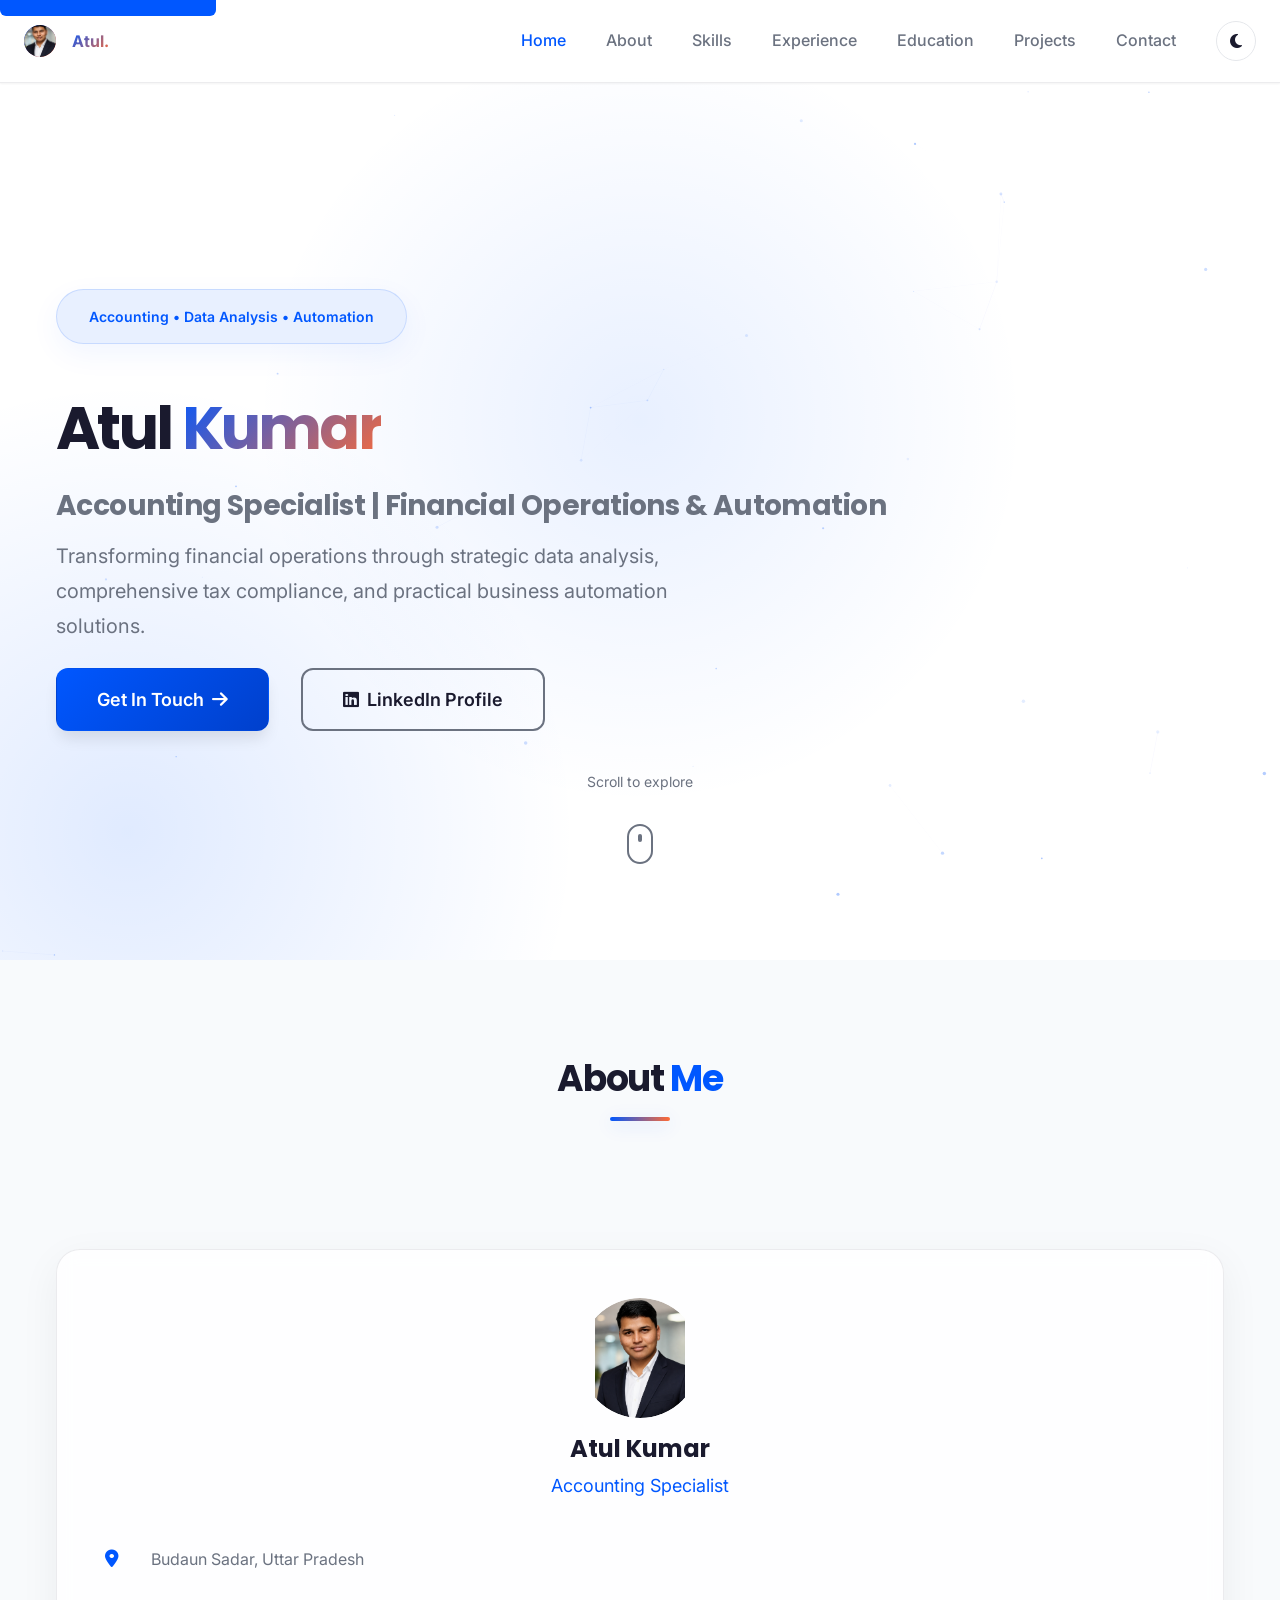
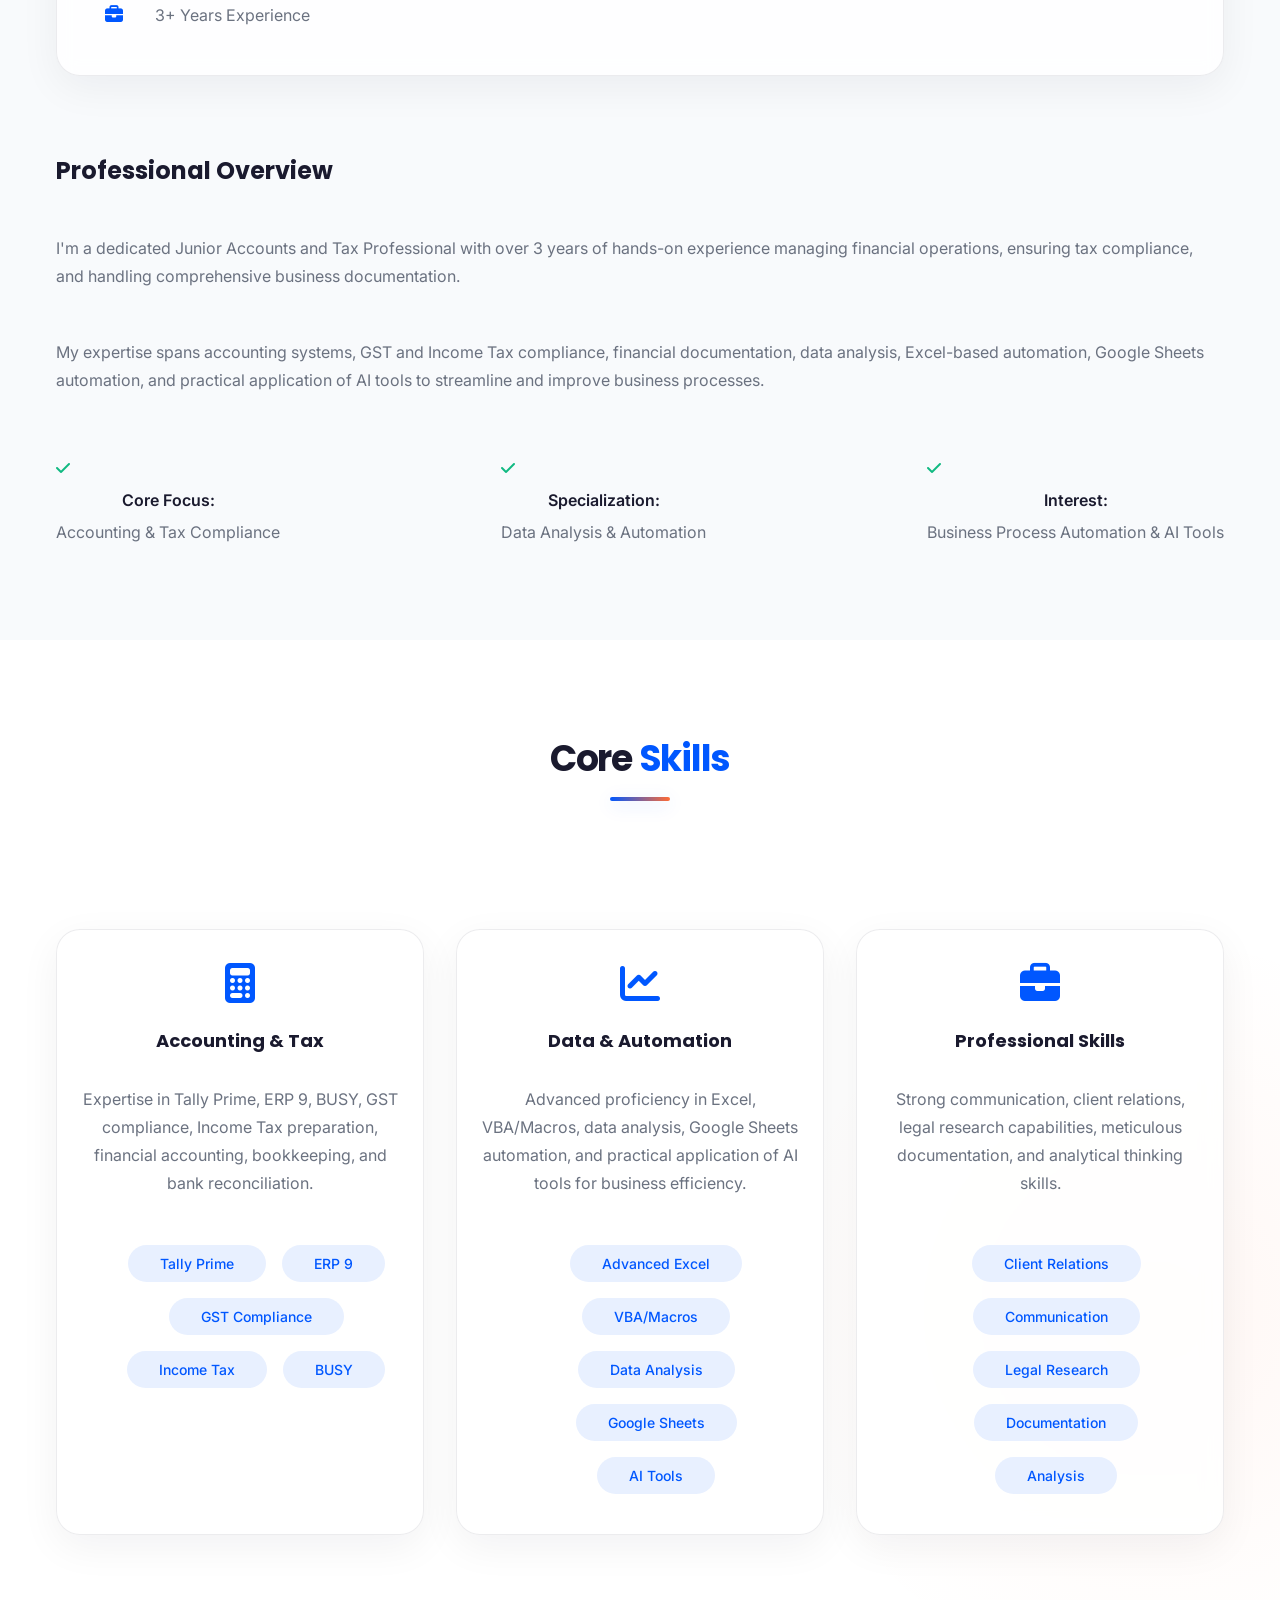
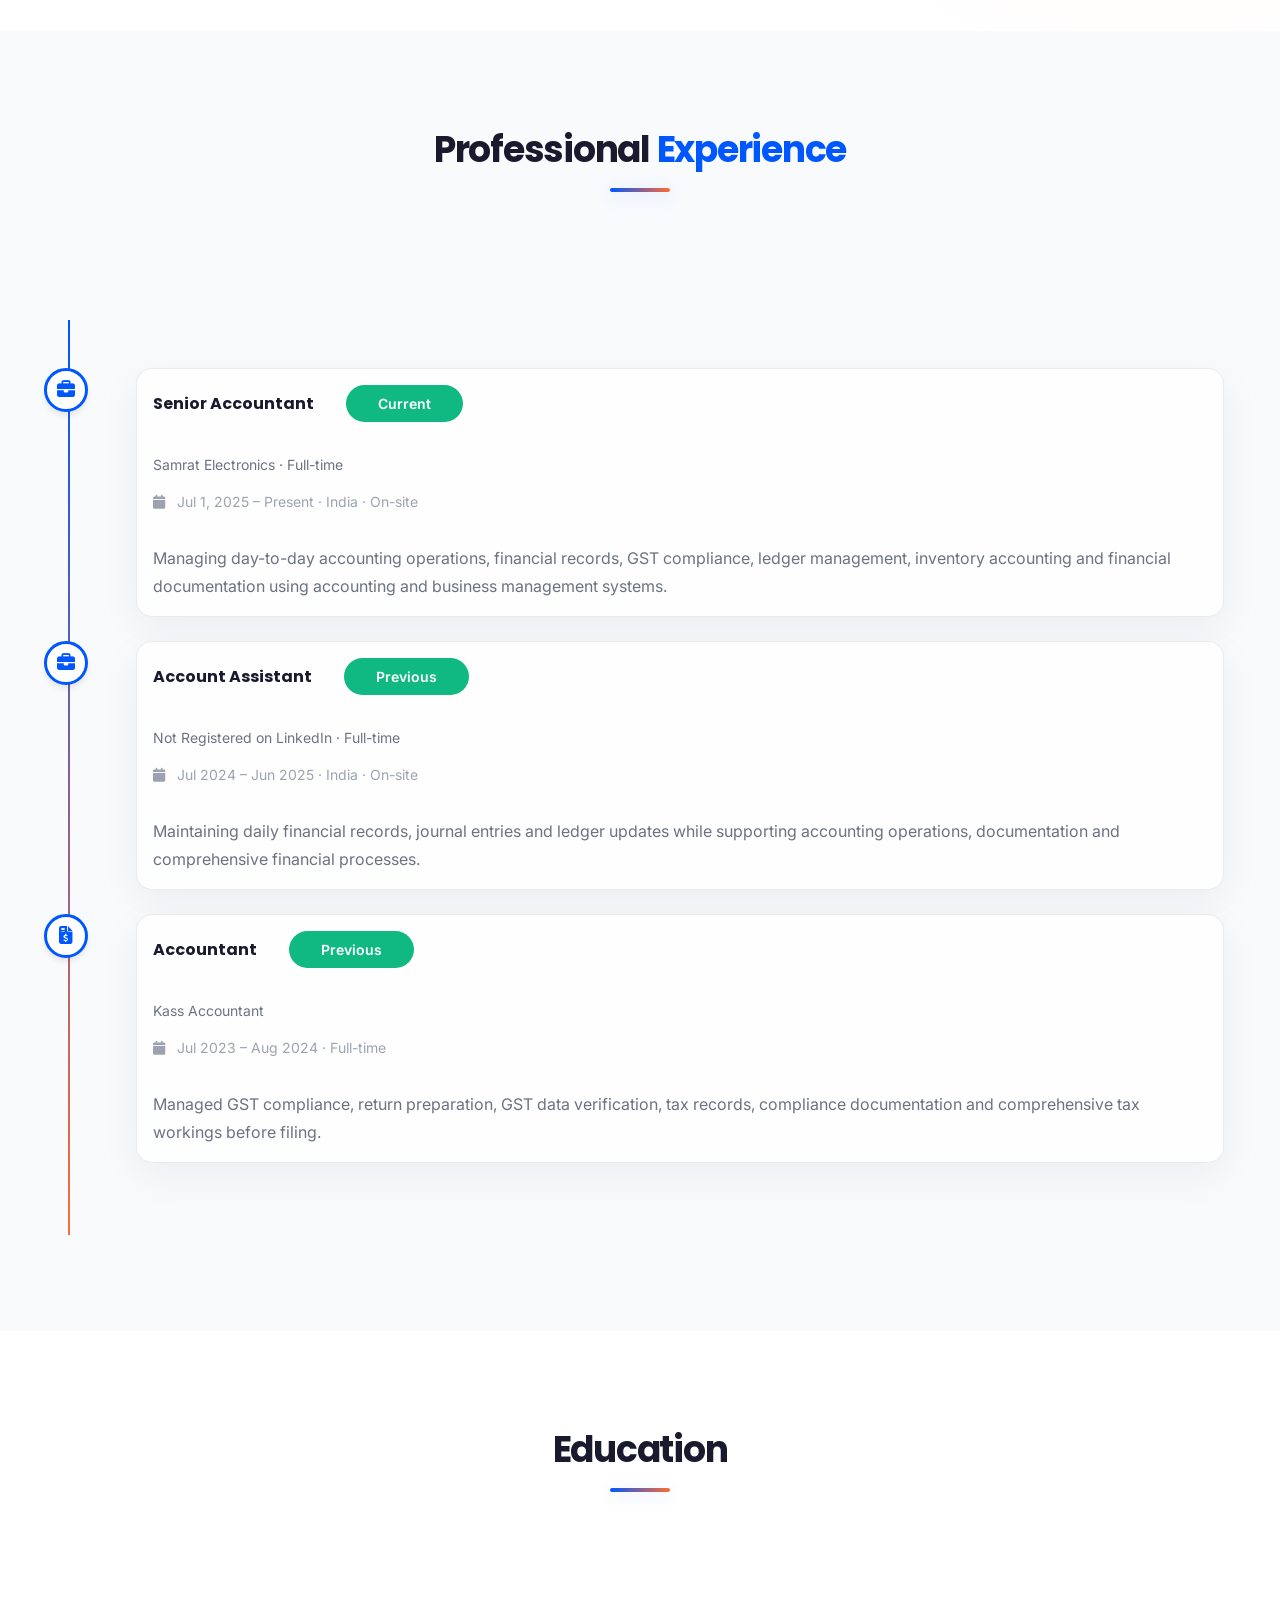
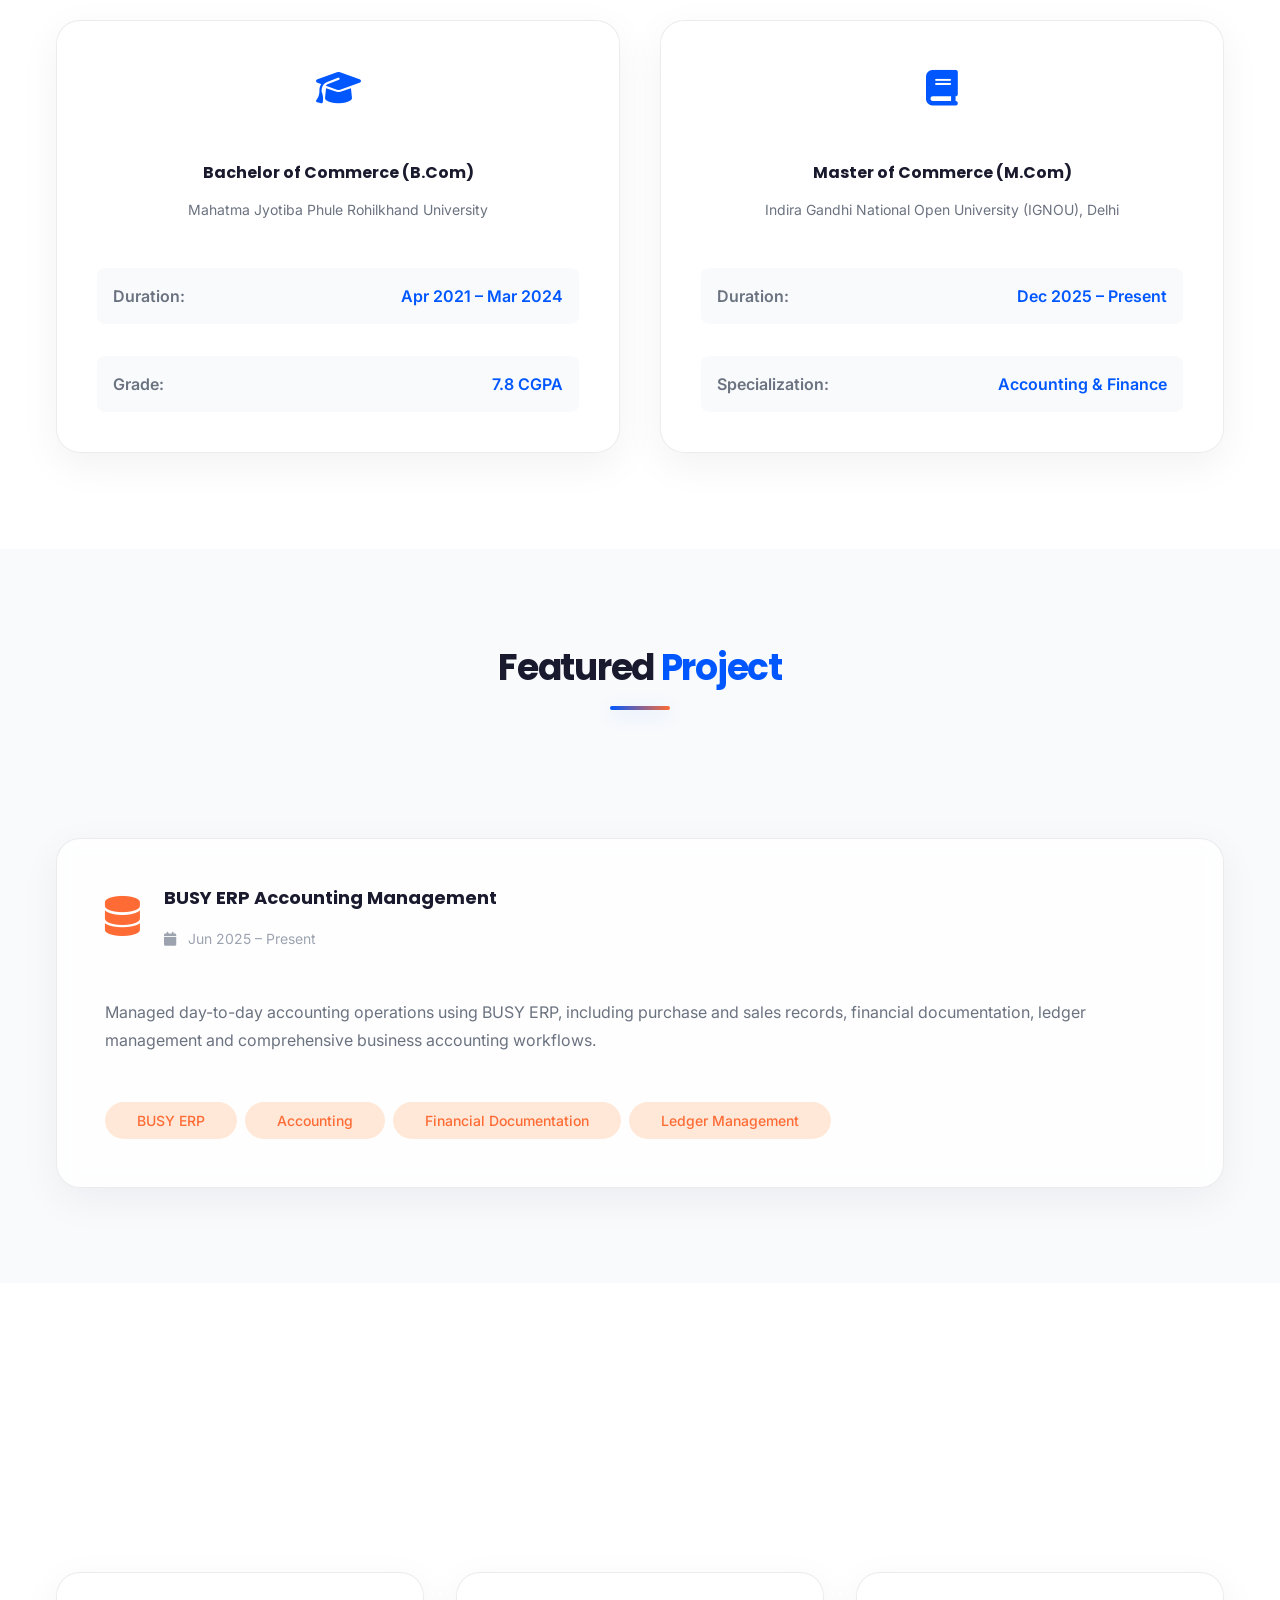
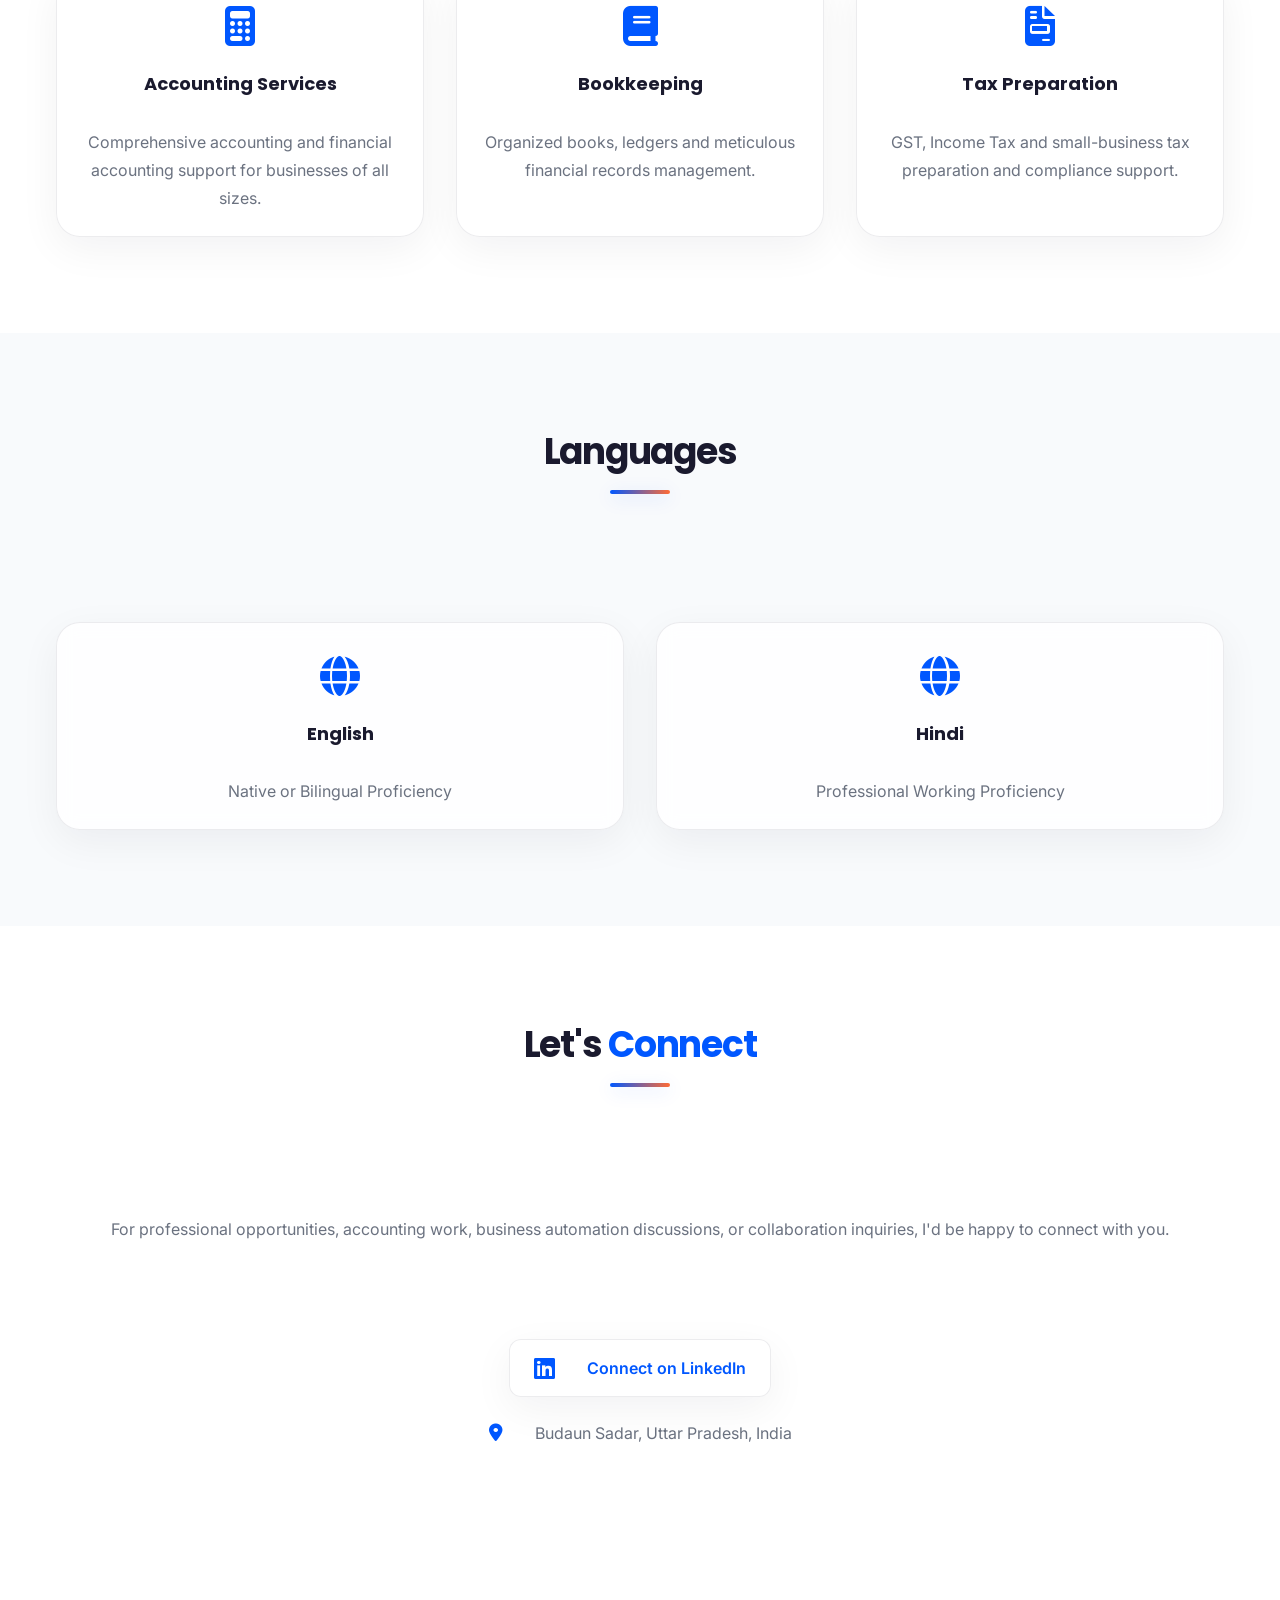
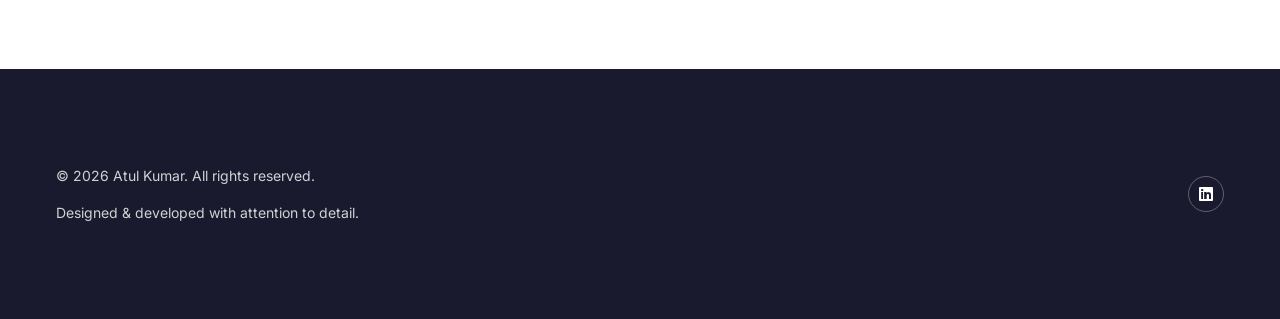
==== commit b77ee786: "Update experience timeline" ====
--- a/index.html
+++ b/index.html
@@ -327,13 +327,35 @@
                         </div>
                         <div class="timeline-content glass-effect">
                             <div class="timeline-header">
+                                <h3 class="timeline-title">Senior Accountant</h3>
+                                <span class="timeline-badge">Current</span>
+                            </div>
+                            <p class="timeline-company">Samrat Electronics · Full-time</p>
+                            <p class="timeline-date">
+                                <i class="fas fa-calendar"></i>
+                                Jul 1, 2025 – Present · India · On-site
+                            </p>
+                            <p class="timeline-description">
+                                Managing day-to-day accounting operations, financial records, GST compliance, ledger management,
+                                inventory accounting and financial documentation using accounting and business management systems.
+                            </p>
+                        </div>
+                    </div>
+                    
+                    <!-- Experience Item 2 -->
+                    <div class="timeline-item" data-reveal>
+                        <div class="timeline-marker">
+                            <i class="fas fa-briefcase"></i>
+                        </div>
+                        <div class="timeline-content glass-effect">
+                            <div class="timeline-header">
                                 <h3 class="timeline-title">Account Assistant</h3>
-                                <span class="timeline-badge">Current</span>
+                                <span class="timeline-badge">Previous</span>
                             </div>
                             <p class="timeline-company">Not Registered on LinkedIn · Full-time</p>
                             <p class="timeline-date">
                                 <i class="fas fa-calendar"></i>
-                                Jul 2024 – Present · India · On-site
+                                Jul 2024 – Jun 2025 · India · On-site
                             </p>
                             <p class="timeline-description">
                                 Maintaining daily financial records, journal entries and ledger updates while supporting 
--- a/css/style.css
+++ b/css/style.css
@@ -637,9 +637,22 @@
 }
 
 .about-avatar {
-    width: 120px;
-    height: 120px;
+    width: 96px;
+    height: 96px;
     margin: 0 auto var(--spacing-md);
+    border-radius: 50%;
+    overflow: hidden;
+    position: relative;
+    flex-shrink: 0;
+}
+
+.about-profile-image {
+    width: 100%;
+    height: 100%;
+    display: block;
+    object-fit: contain;
+    object-position: center;
+    border-radius: 50%;
 }
 
 .avatar-initials {
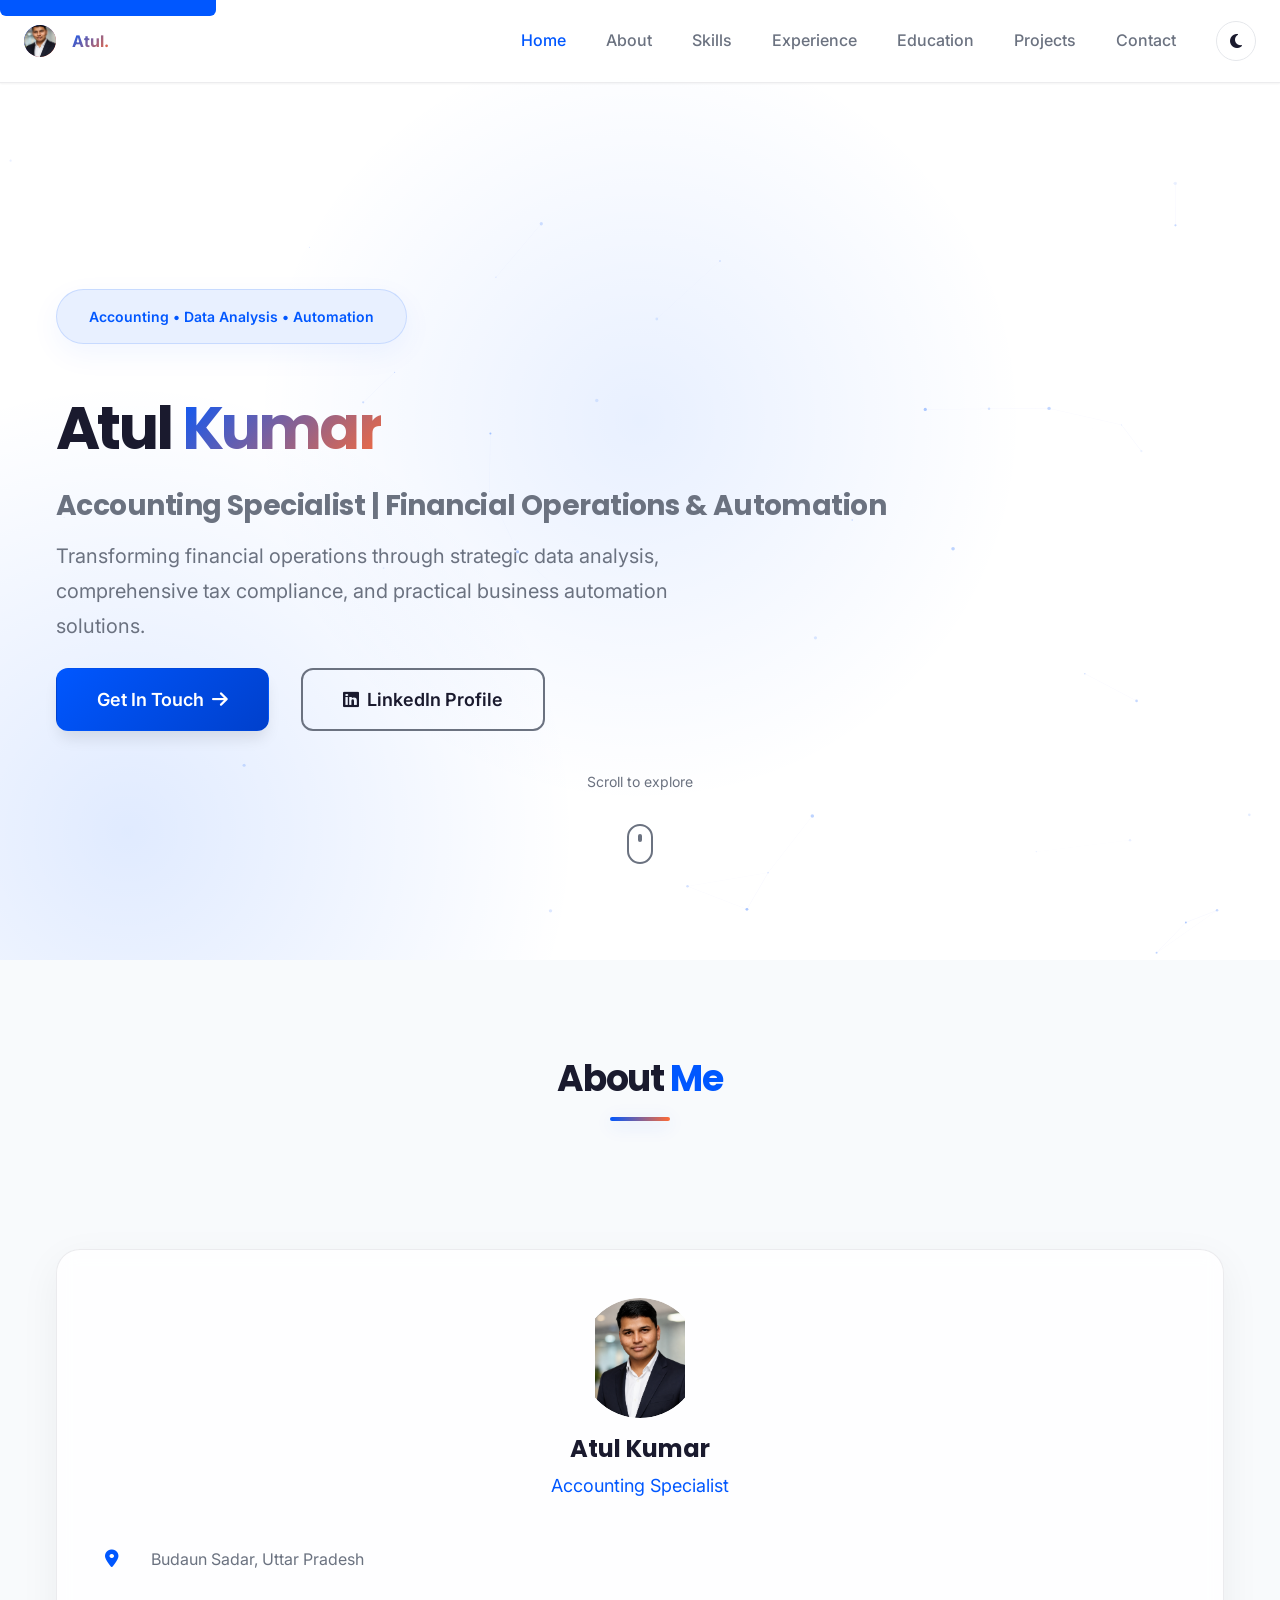
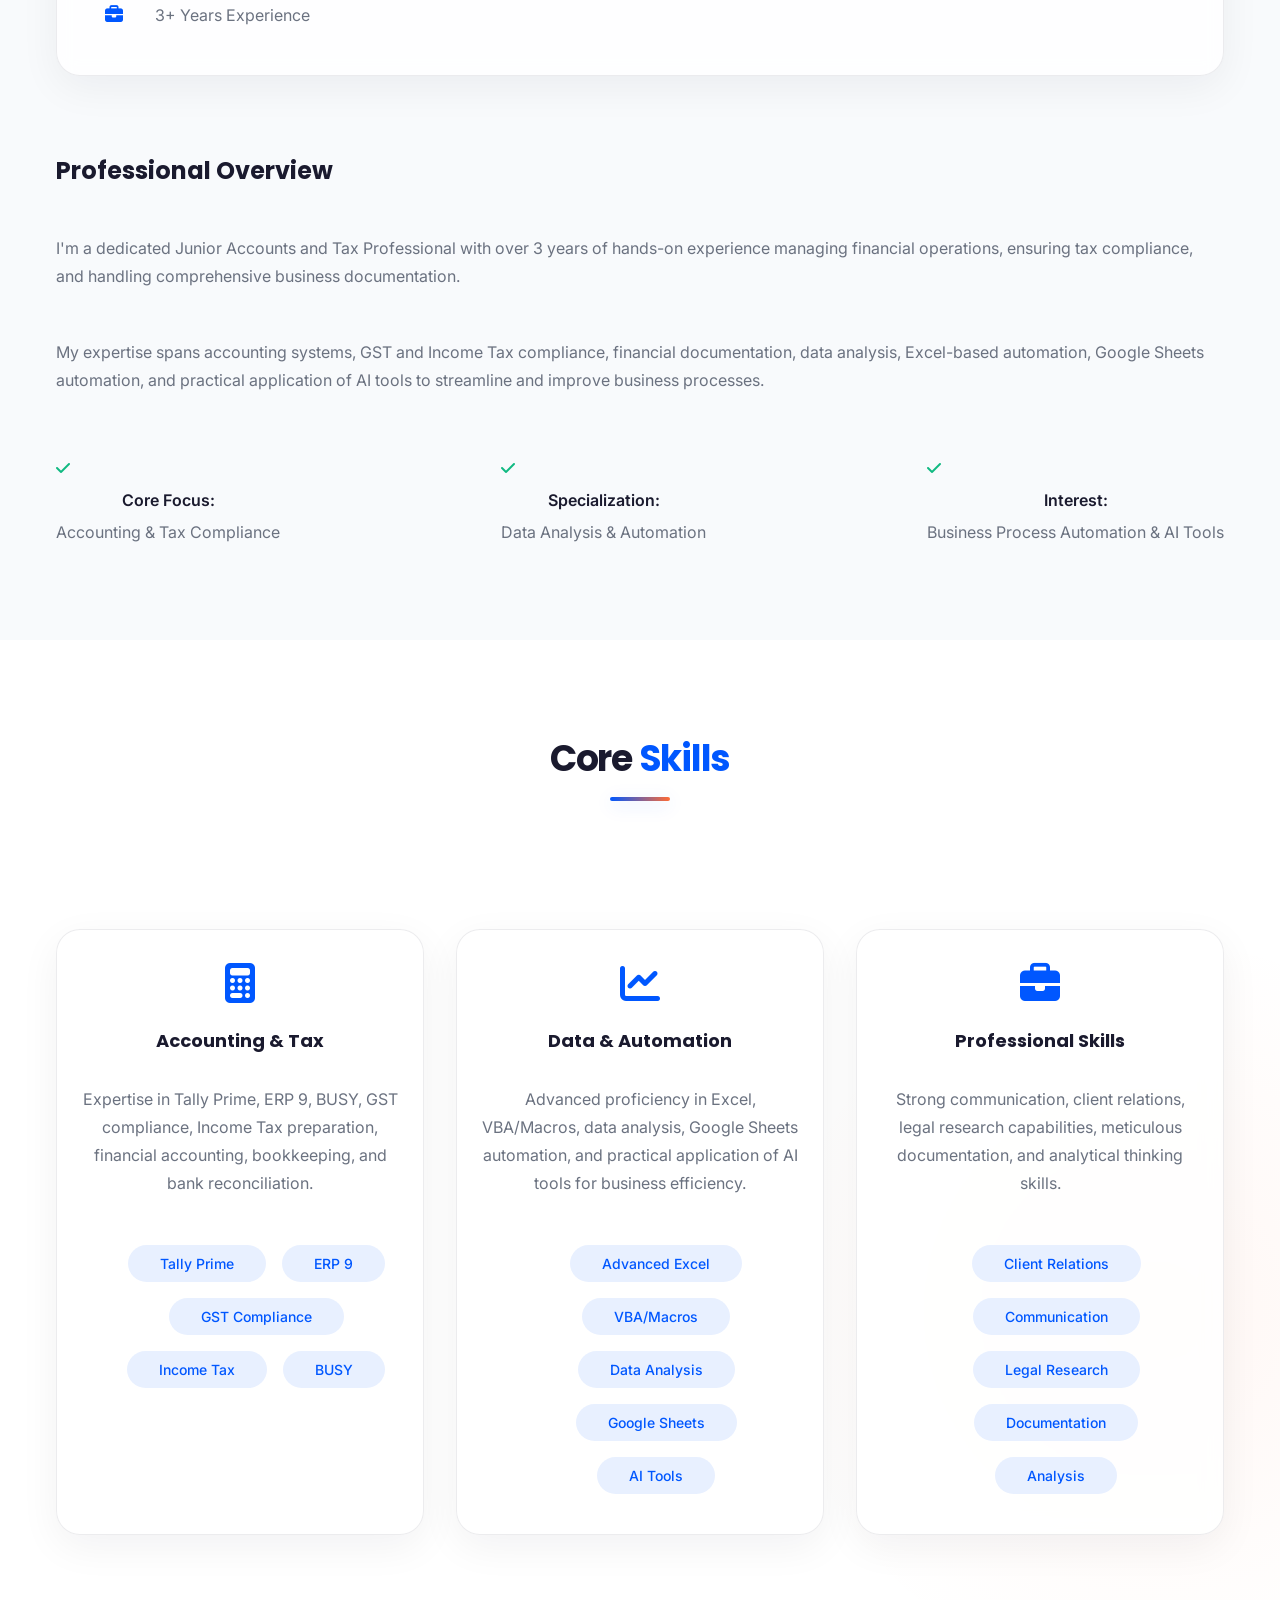
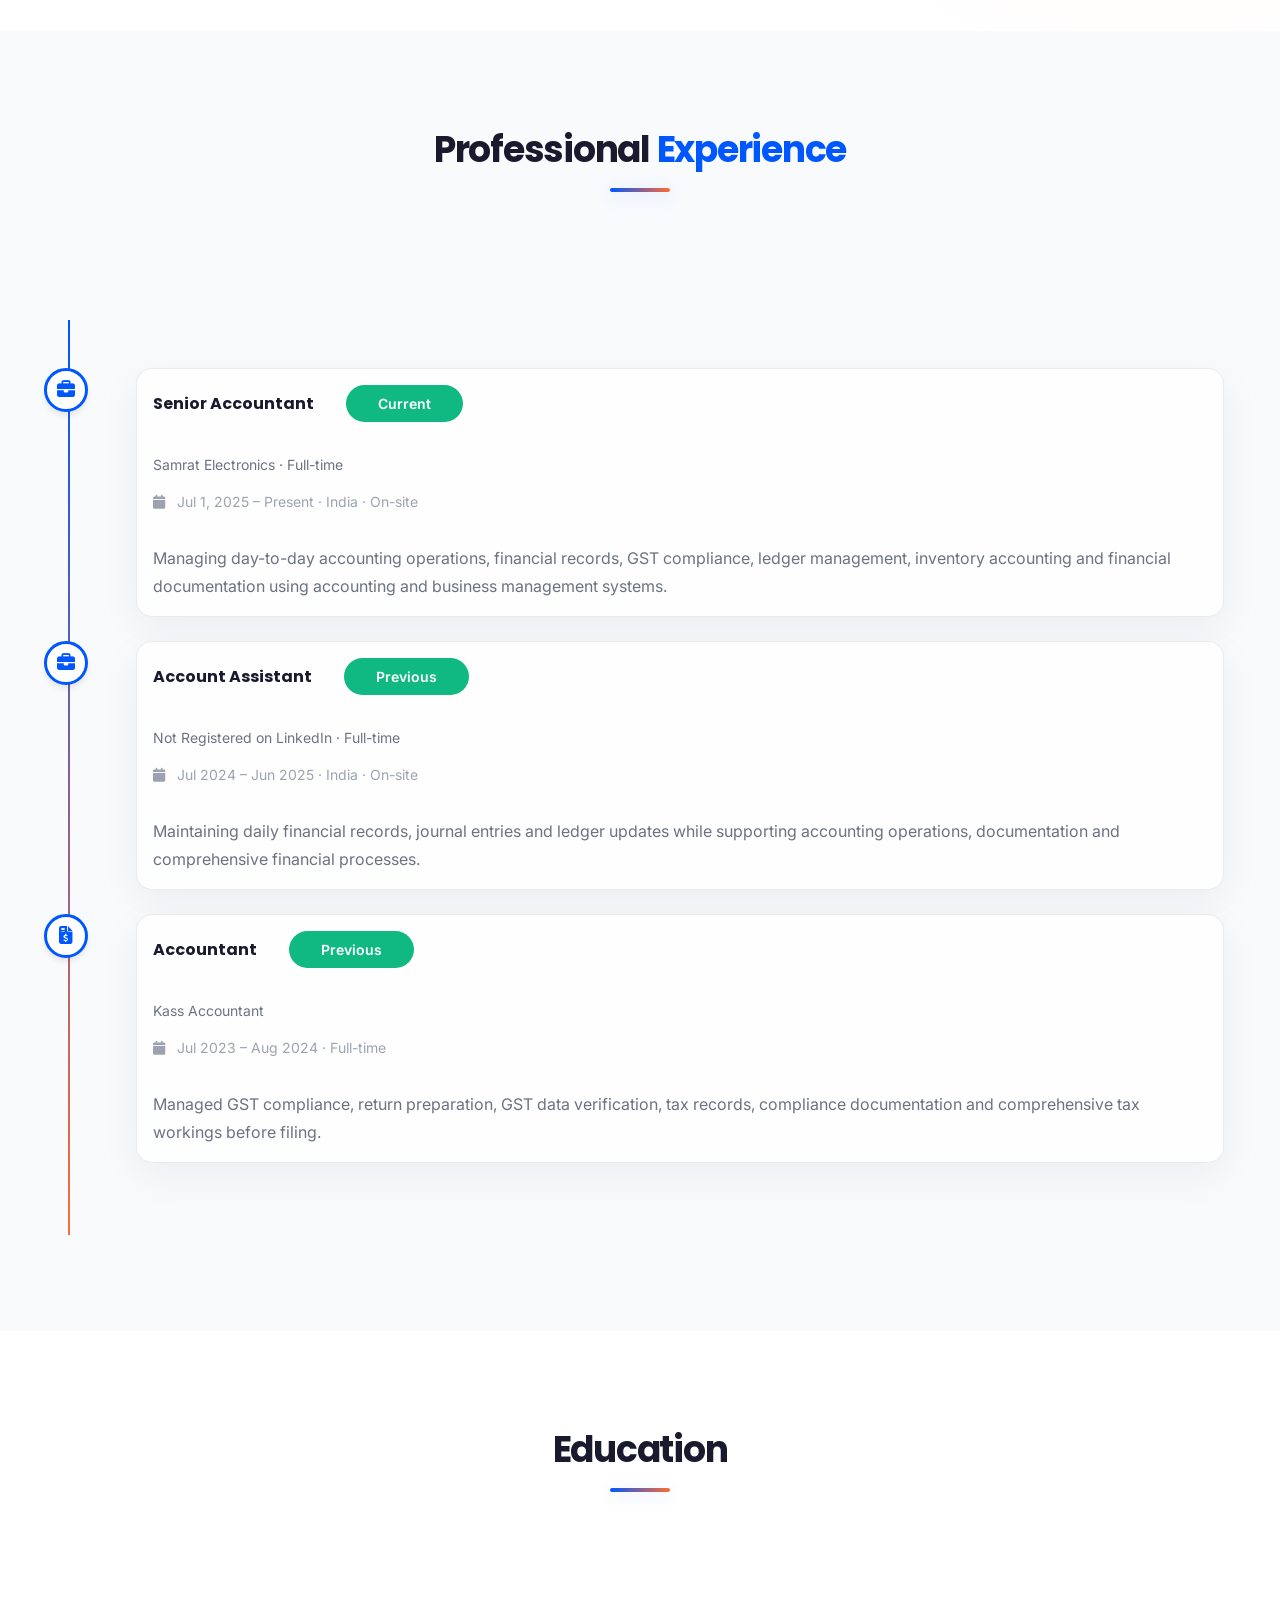
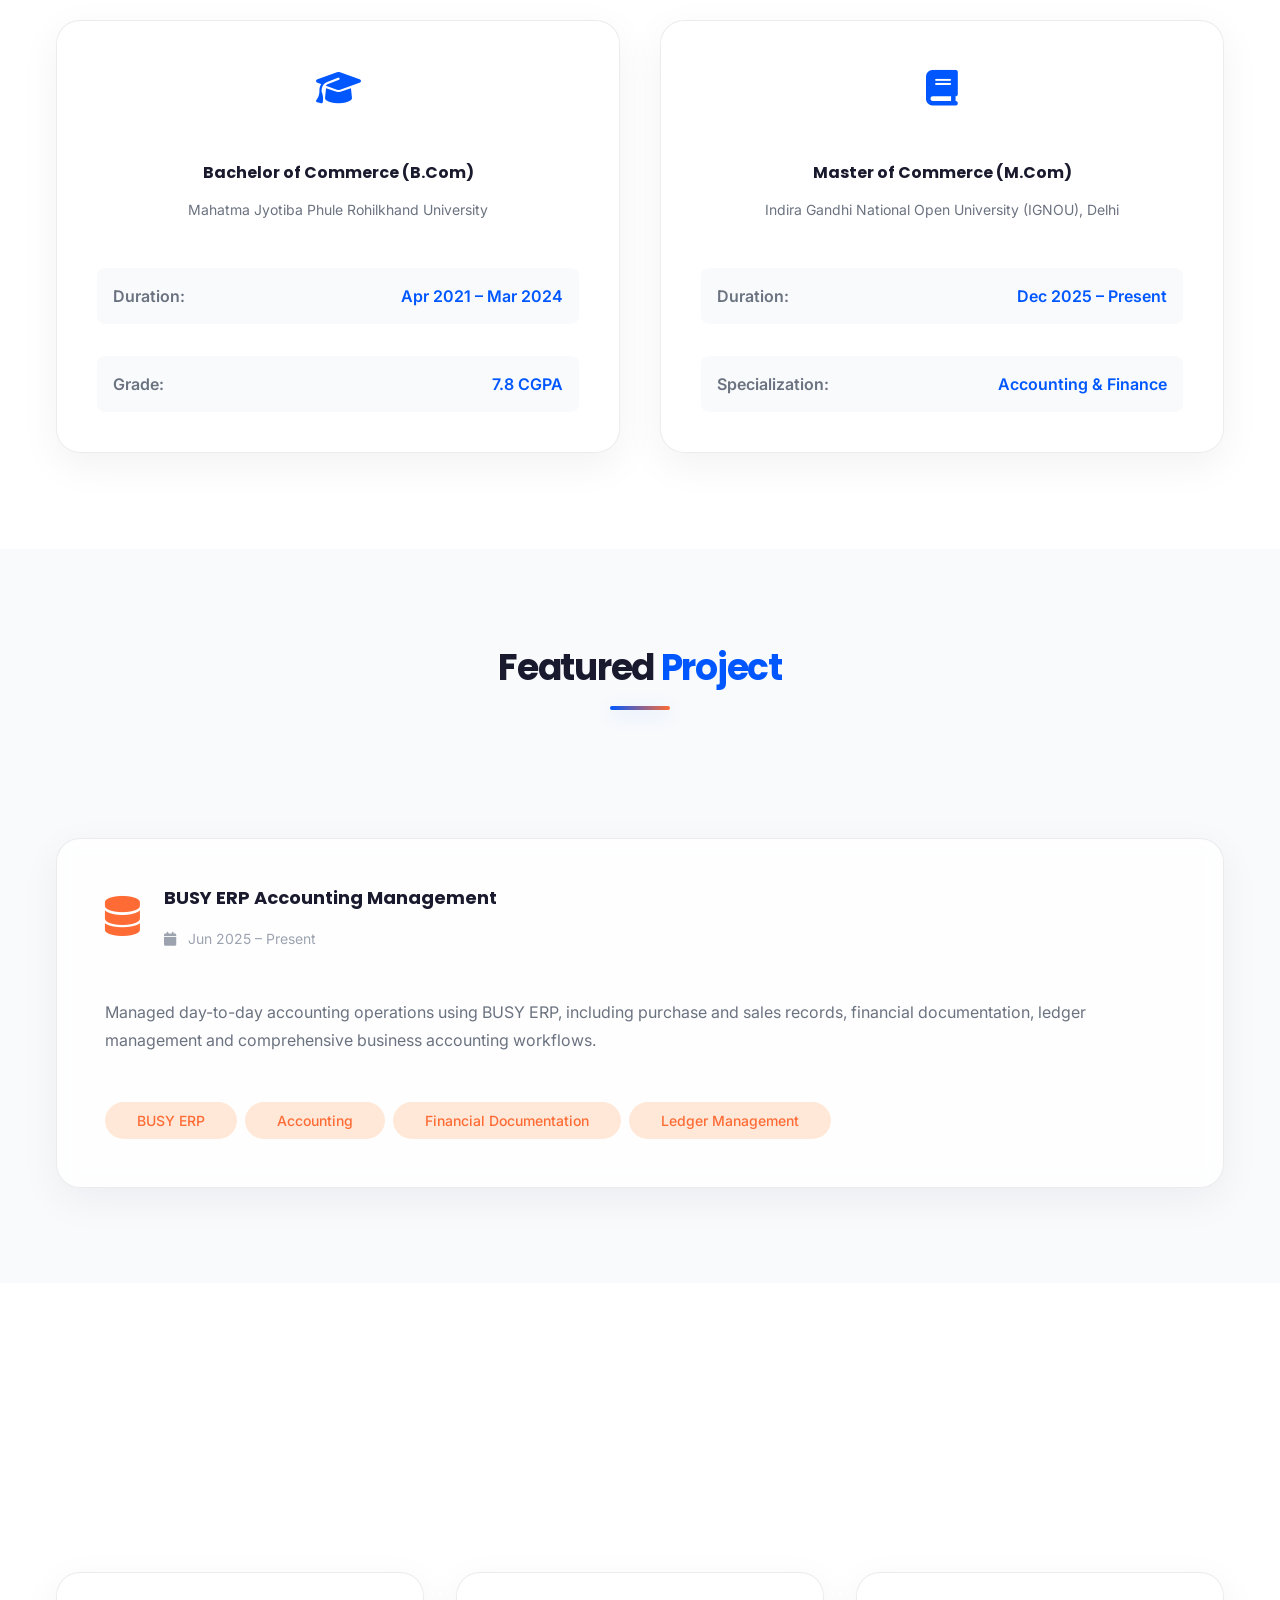
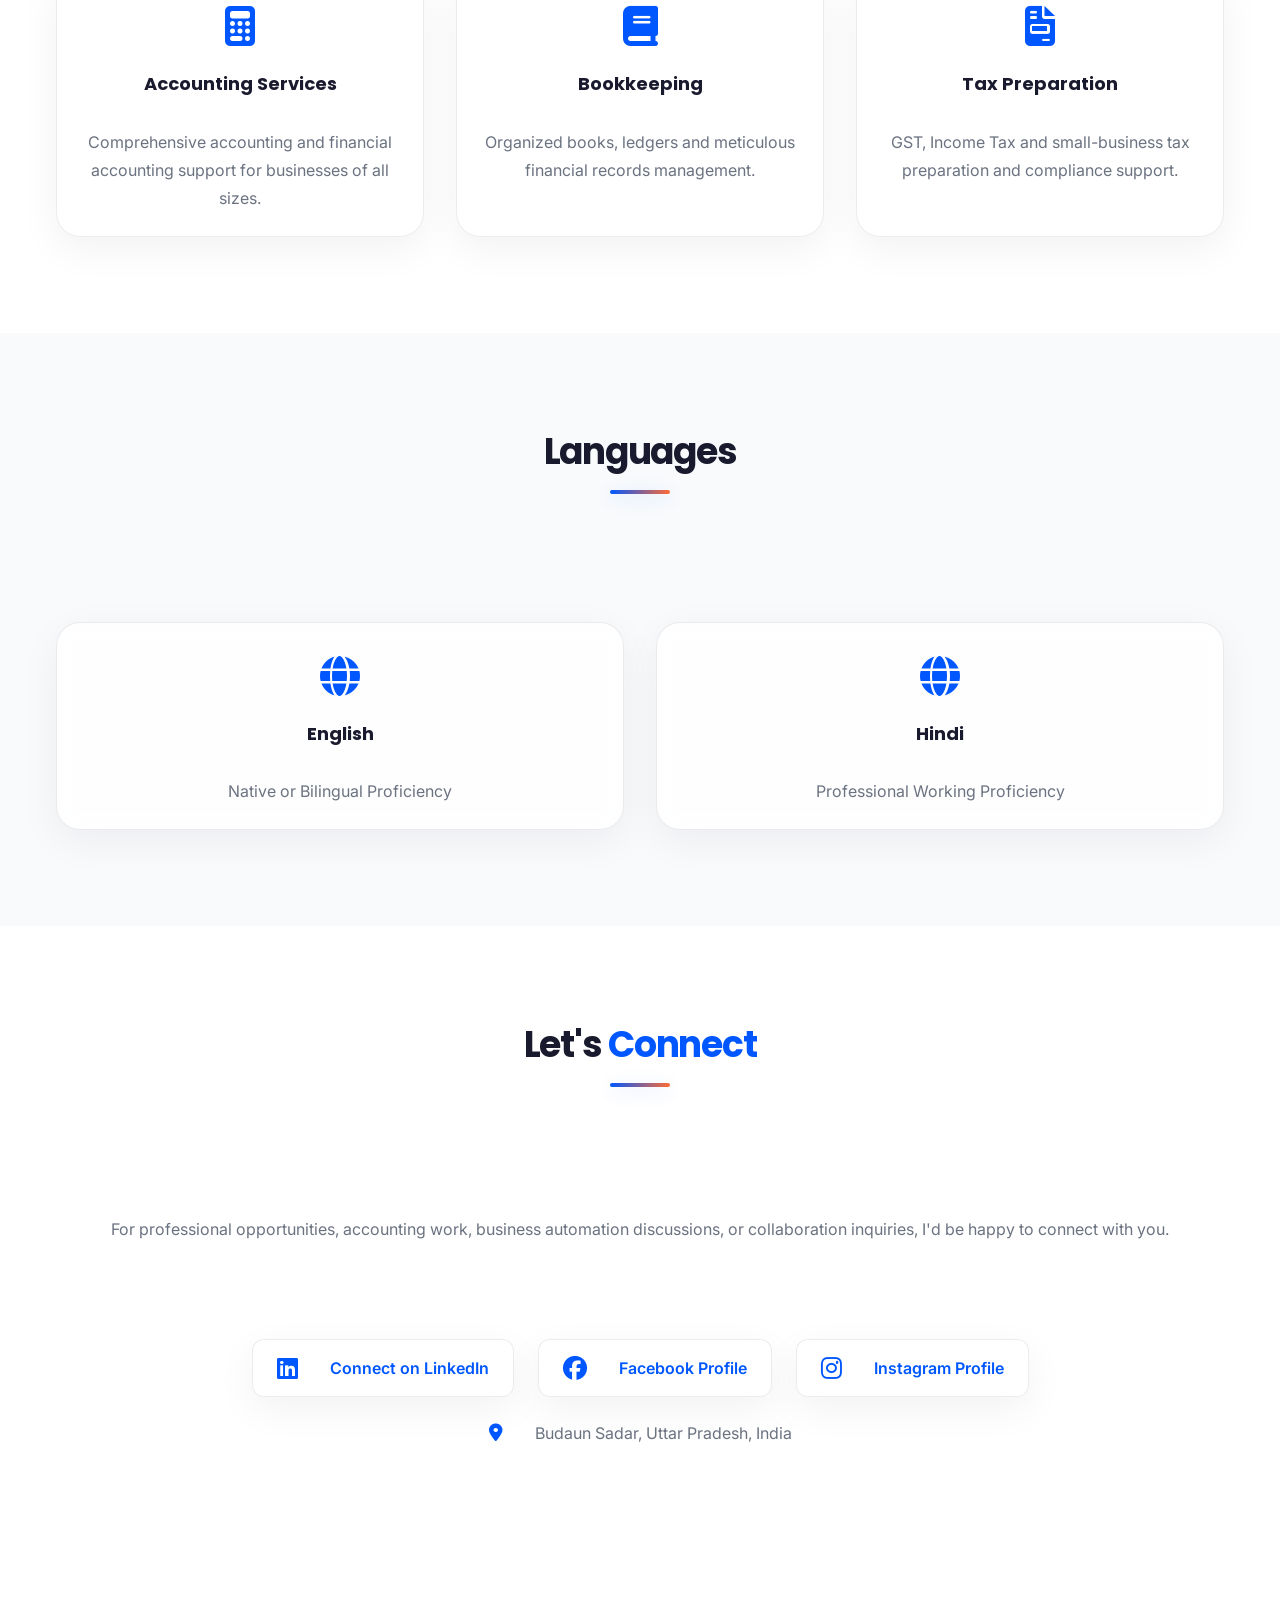
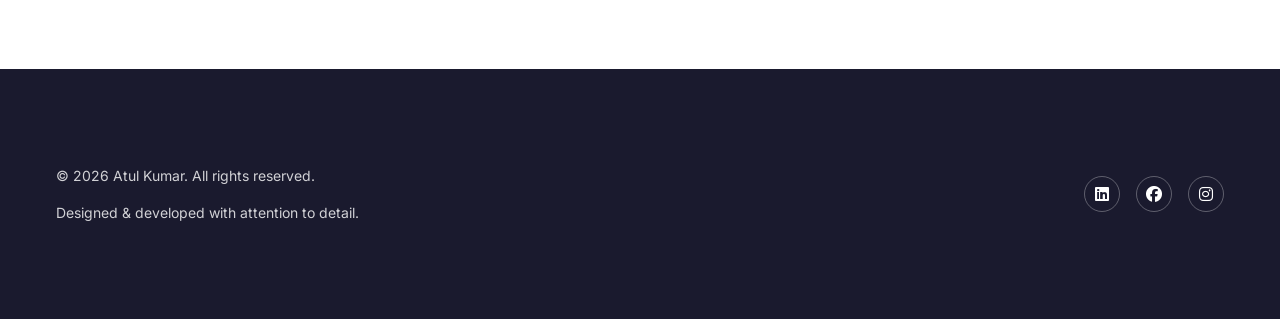
==== commit 21022736: "Add Facebook and Instagram profile links" ====
--- a/index.html
+++ b/index.html
@@ -569,6 +569,14 @@
                                     <i class="fab fa-linkedin"></i>
                                     <span>Connect on LinkedIn</span>
                                 </a>
+                                <a href="https://www.facebook.com/share/1XkPC9wKbm/" target="_blank" rel="noopener noreferrer" class="contact-button glass-effect">
+                                    <i class="fab fa-facebook"></i>
+                                    <span>Facebook Profile</span>
+                                </a>
+                                <a href="https://www.instagram.com/atulc_insta?stkn=ajZ4NmcxdXVlZzRr" target="_blank" rel="noopener noreferrer" class="contact-button glass-effect">
+                                    <i class="fab fa-instagram"></i>
+                                    <span>Instagram Profile</span>
+                                </a>
                             </div>
                             
                             <div class="contact-info">
@@ -600,6 +608,12 @@
                     <a href="https://www.linkedin.com/in/atul7599" target="_blank" rel="noopener noreferrer" aria-label="LinkedIn" class="social-link">
                         <i class="fab fa-linkedin"></i>
                     </a>
+                    <a href="https://www.facebook.com/share/1XkPC9wKbm/" target="_blank" rel="noopener noreferrer" aria-label="Facebook" class="social-link">
+                        <i class="fab fa-facebook"></i>
+                    </a>
+                    <a href="https://www.instagram.com/atulc_insta?stkn=ajZ4NmcxdXVlZzRr" target="_blank" rel="noopener noreferrer" aria-label="Instagram" class="social-link">
+                        <i class="fab fa-instagram"></i>
+                    </a>
                 </div>
             </div>
         </div>
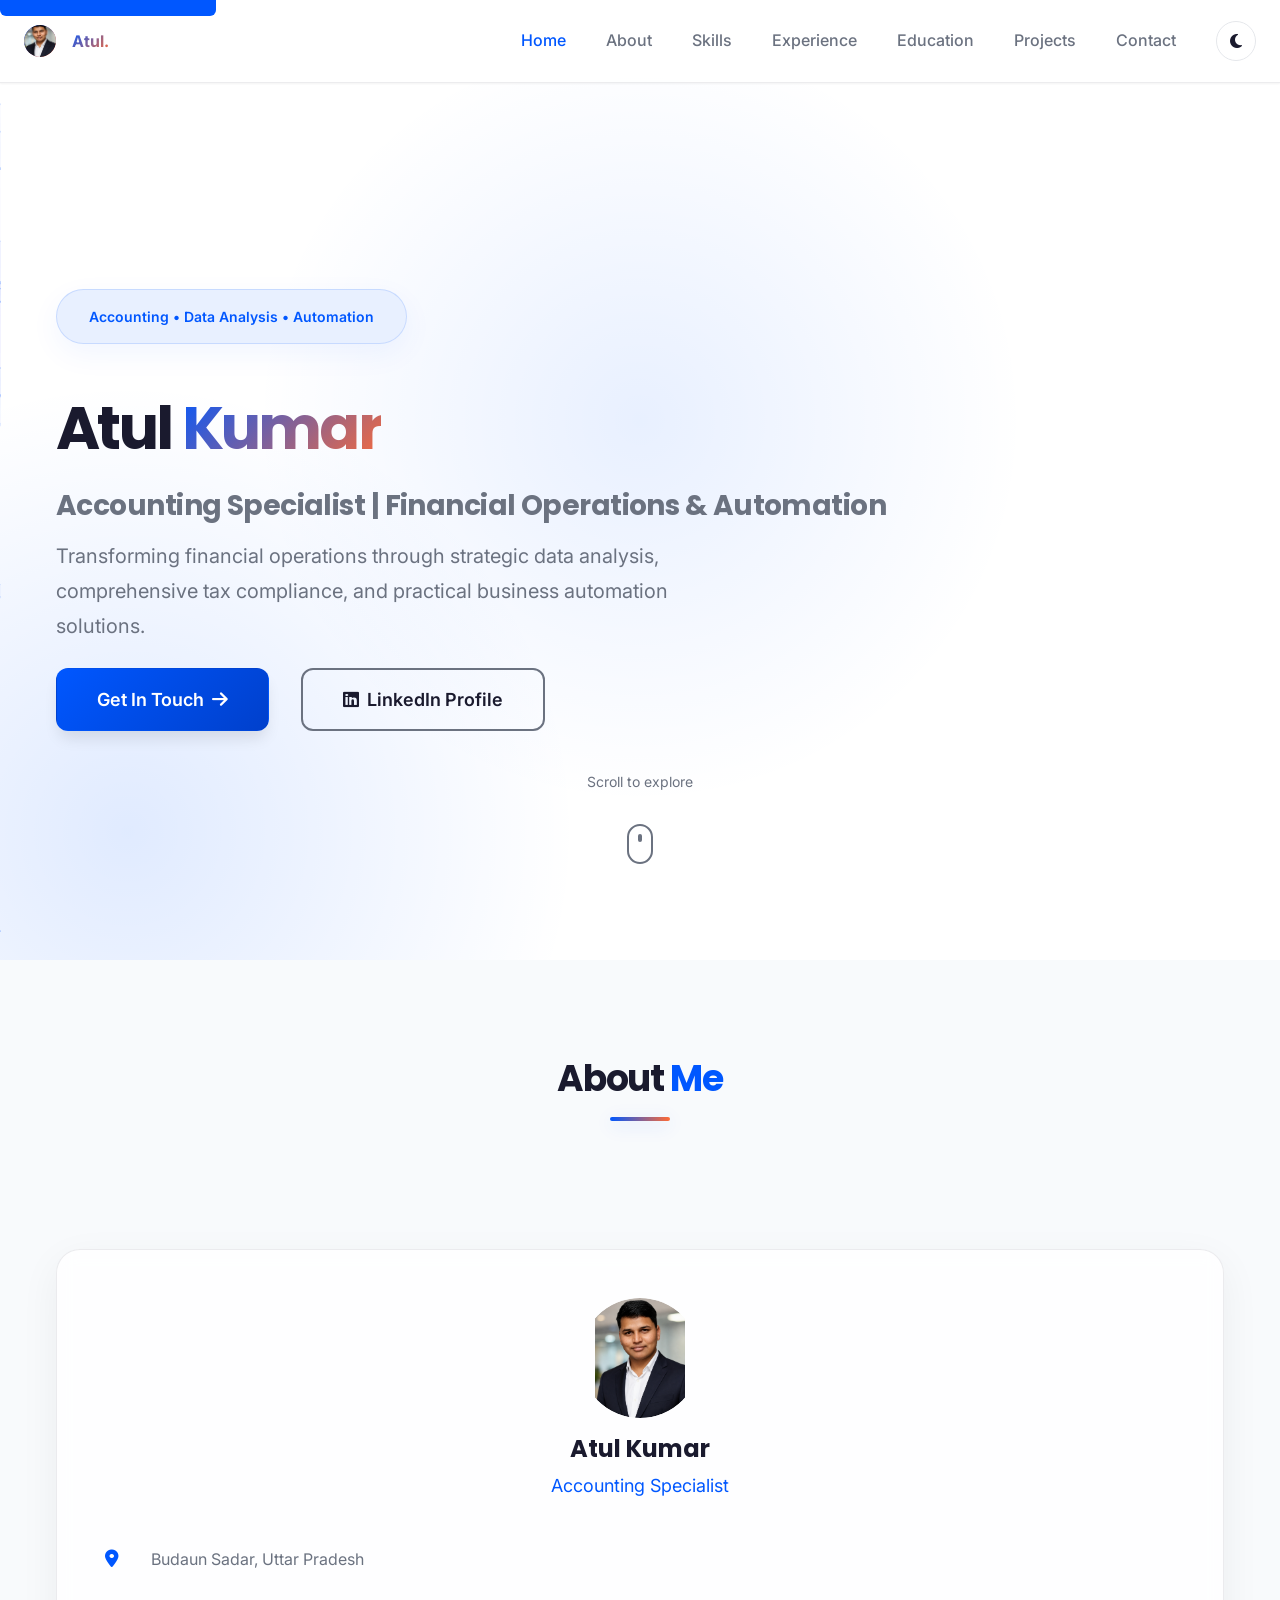
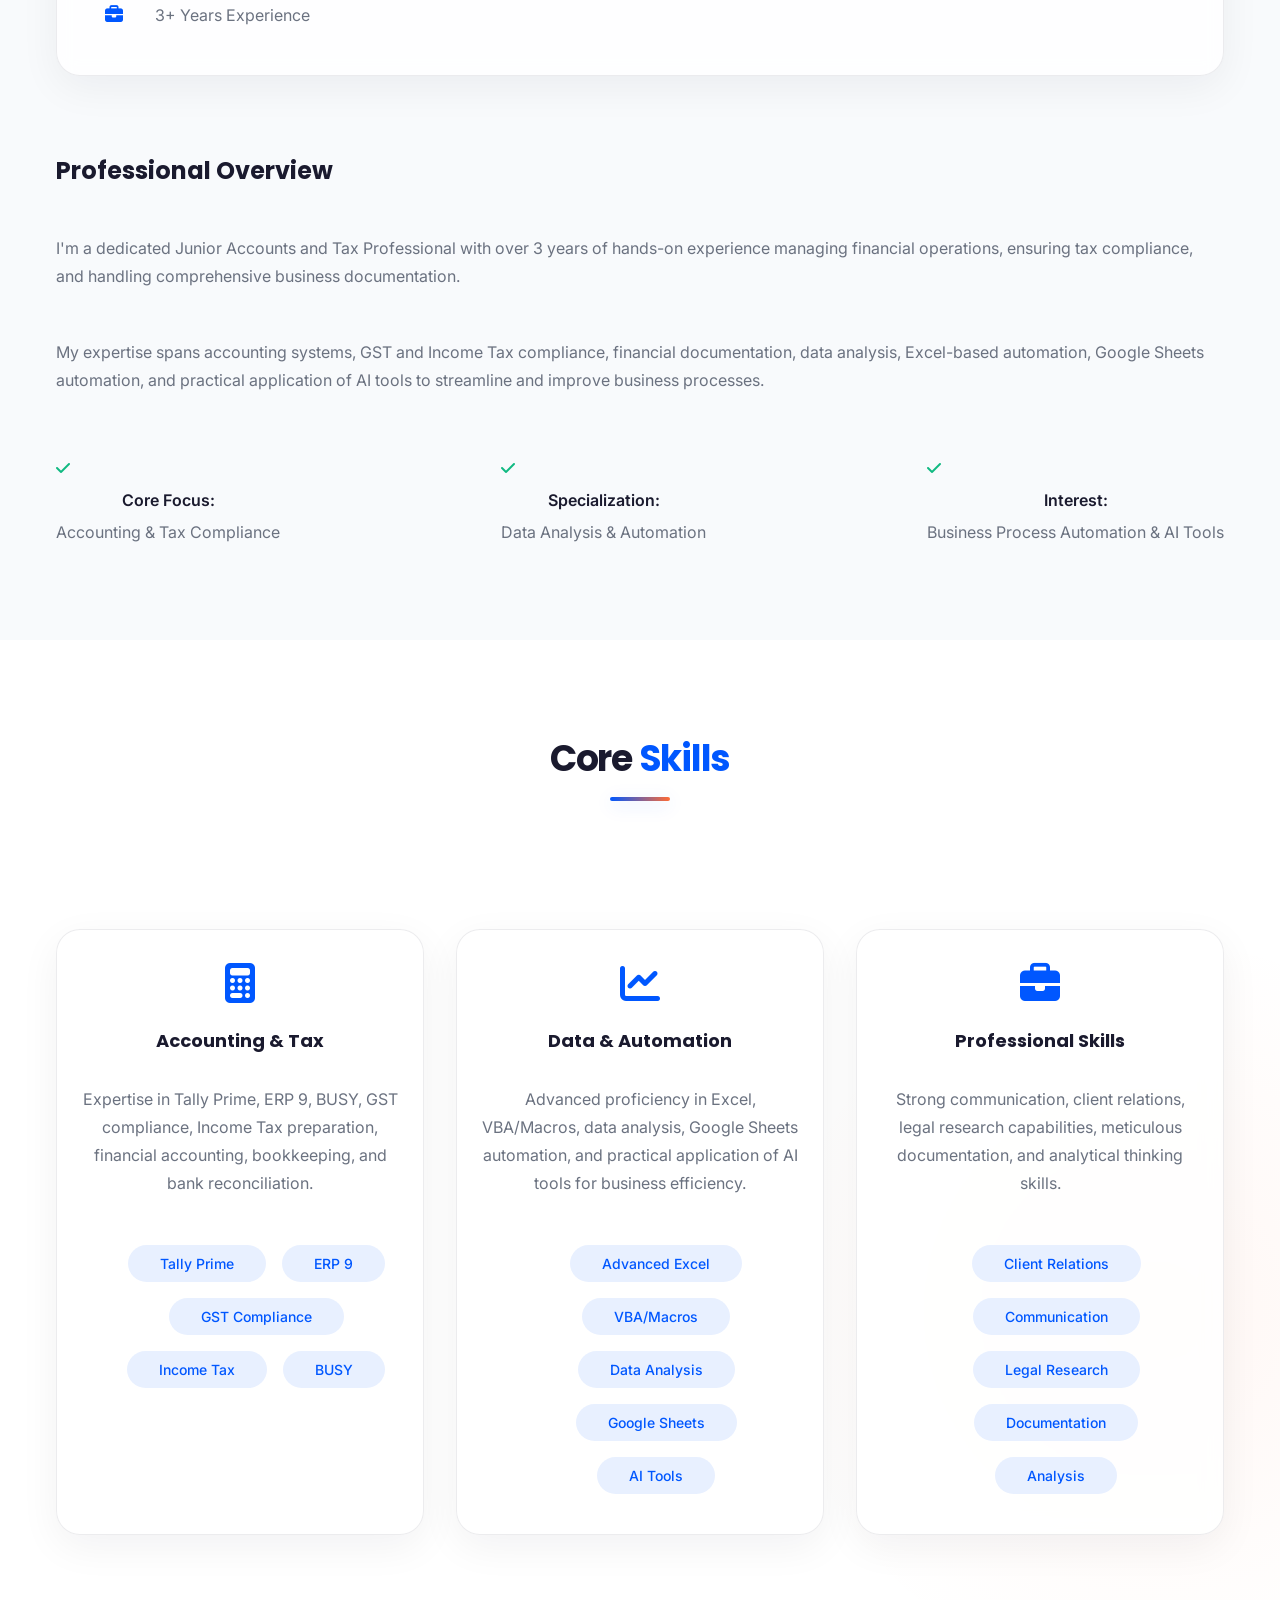
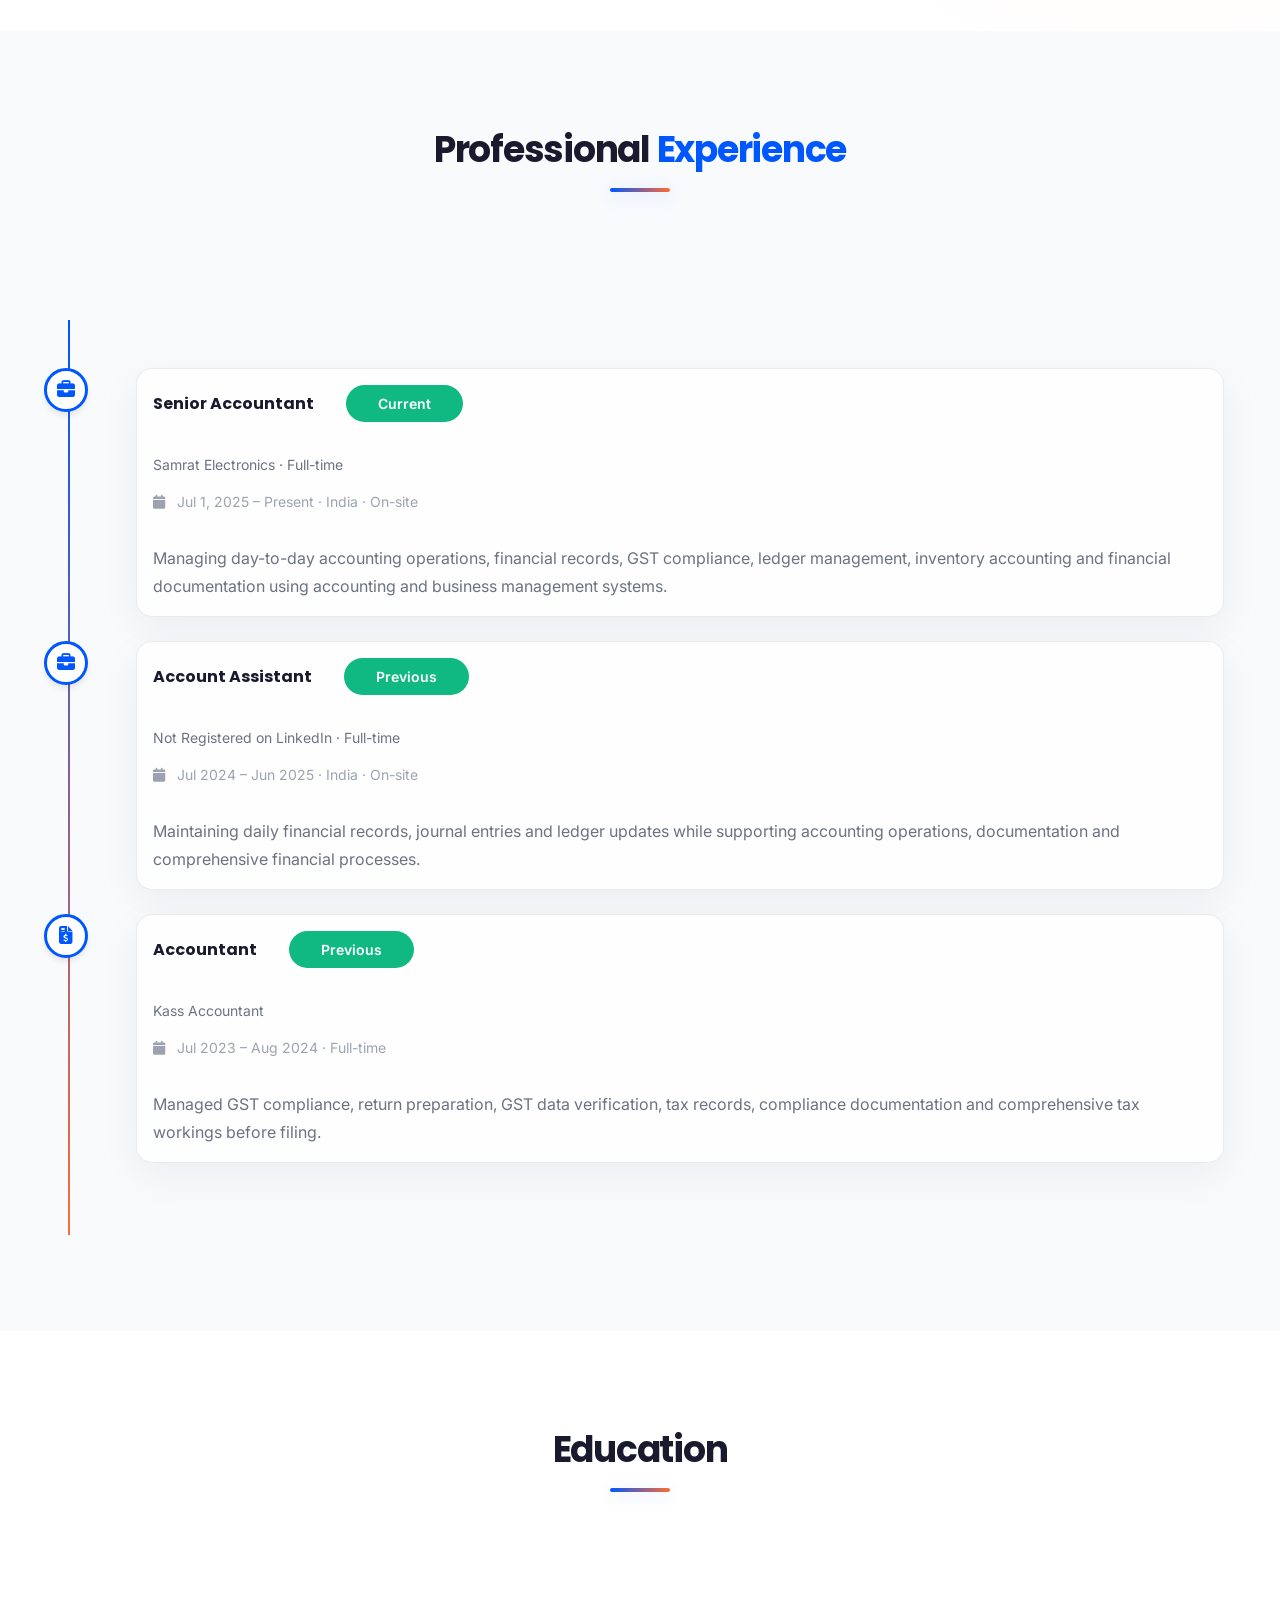
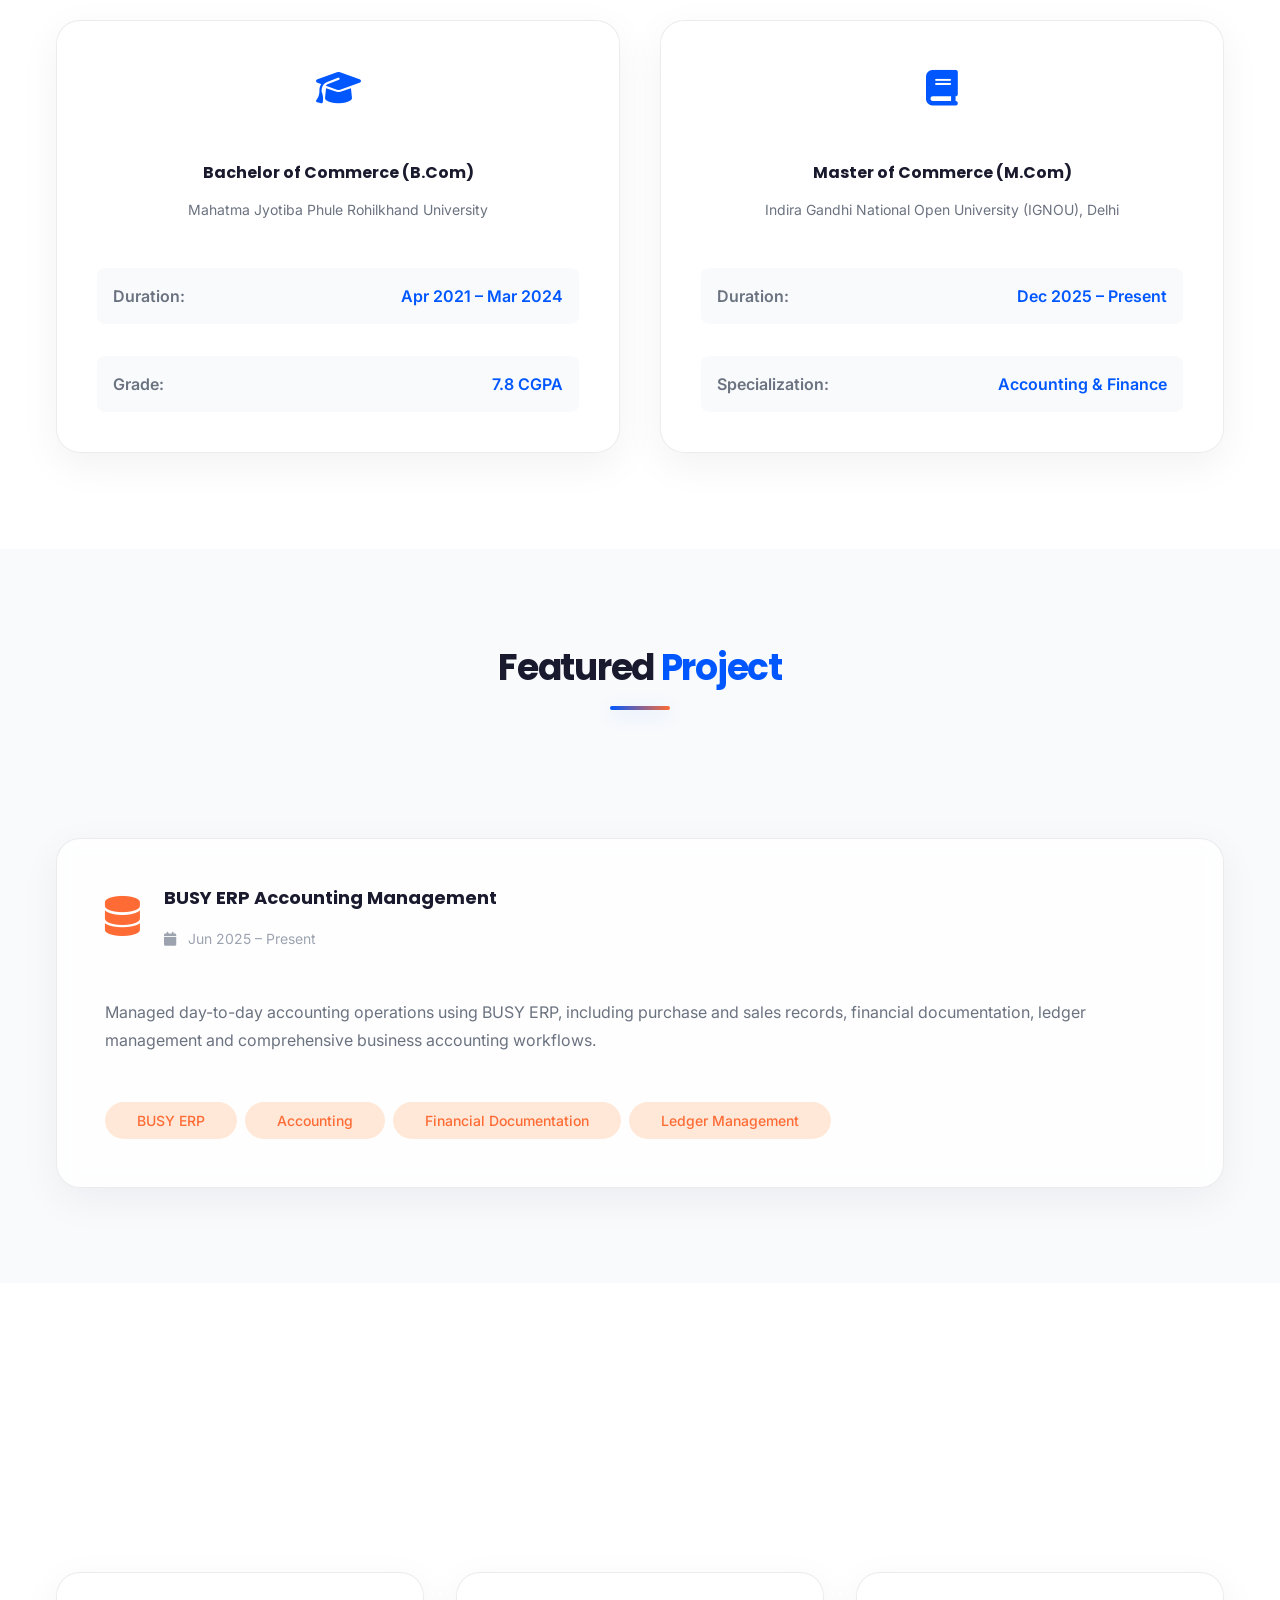
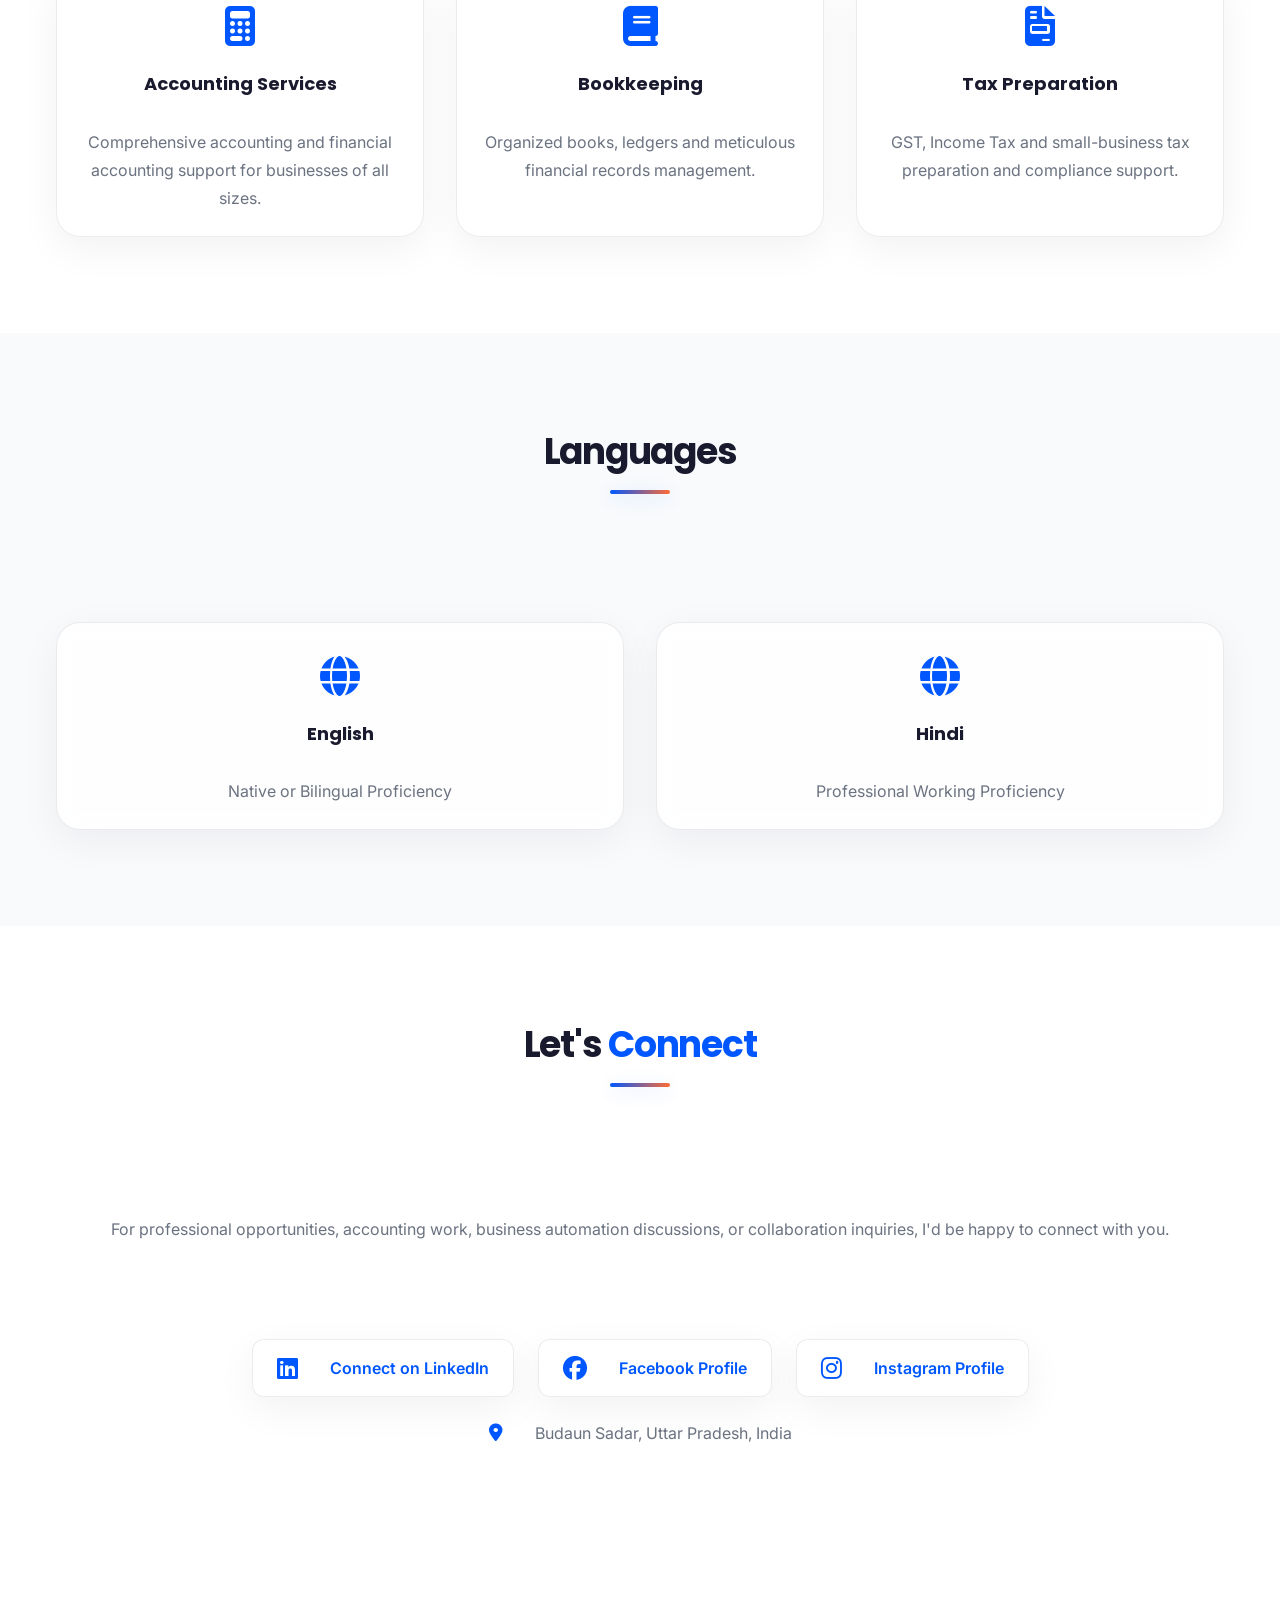
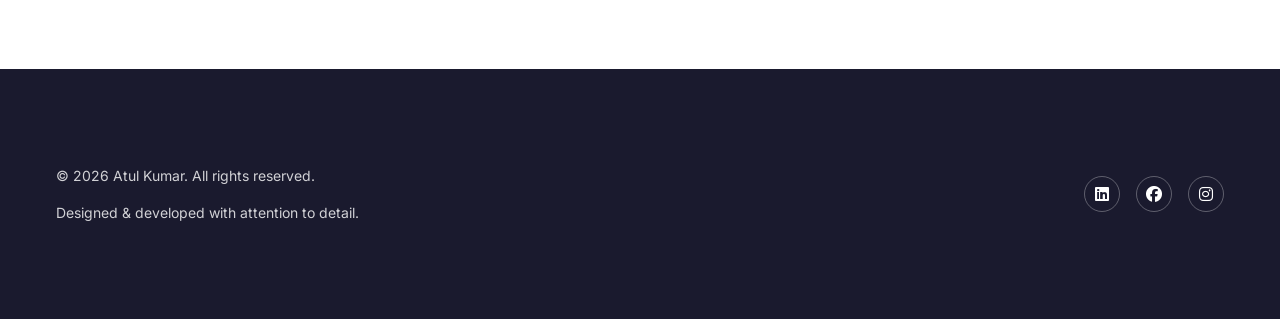
==== commit ded7b65a: "Improve canonical URL, favicon and social preview metadata" ====
--- a/index.html
+++ b/index.html
@@ -1,15 +1,21 @@
 <!DOCTYPE html>
-<html lang="en" data-theme="light">
+<html lang="en-IN" data-theme="light">
 <head>
     <meta charset="UTF-8">
     <meta name="viewport" content="width=device-width, initial-scale=1.0">
     <meta name="color-scheme" content="light dark">
+    <meta name="referrer" content="strict-origin-when-cross-origin">
     <meta name="theme-color" content="#0057FF">
     
     <!-- SEO & Meta -->
     <title>Atul Kumar | Accounting Specialist | Financial Operations & Automation</title>
     <meta name="description" content="Atul Kumar - Accounting Specialist with 3+ years in financial operations, tax compliance, data analysis, Excel automation, and AI business solutions. Based in Uttar Pradesh, India.">
-    <meta name="keywords" content="accounting, tax compliance, financial operations, data analysis, business automation, GST, Excel, VBA">
+    <meta name="keywords" content="Atul Kumar, accountant in Budaun, accounting jobs, GST compliance, bookkeeping, bank reconciliation, Excel automation, Google Sheets, financial operations">
+    <link rel="canonical" href="https://atul-portfolio.craj81005.workers.dev/">
+    <link rel="icon" href="images/atul-kumar.png.png" type="image/png">
+    <meta property="og:url" content="https://atul-portfolio.craj81005.workers.dev/">
+    <meta property="og:image" content="https://atul-portfolio.craj81005.workers.dev/images/atul-kumar.png.png">
+    <meta name="twitter:image" content="https://atul-portfolio.craj81005.workers.dev/images/atul-kumar.png.png">
     <meta name="author" content="Atul Kumar">
     <meta name="robots" content="index, follow">
     
@@ -18,7 +24,7 @@
     <meta property="og:title" content="Atul Kumar | Accounting Specialist">
     <meta property="og:description" content="Accounting Specialist focused on financial operations, tax compliance, data analysis, AI and business automation.">
     <meta property="og:site_name" content="Atul Kumar Portfolio">
-    <meta property="og:locale" content="en_US">
+    <meta property="og:locale" content="en_IN">
     
     <!-- Twitter -->
     <meta name="twitter:card" content="summary_large_image">
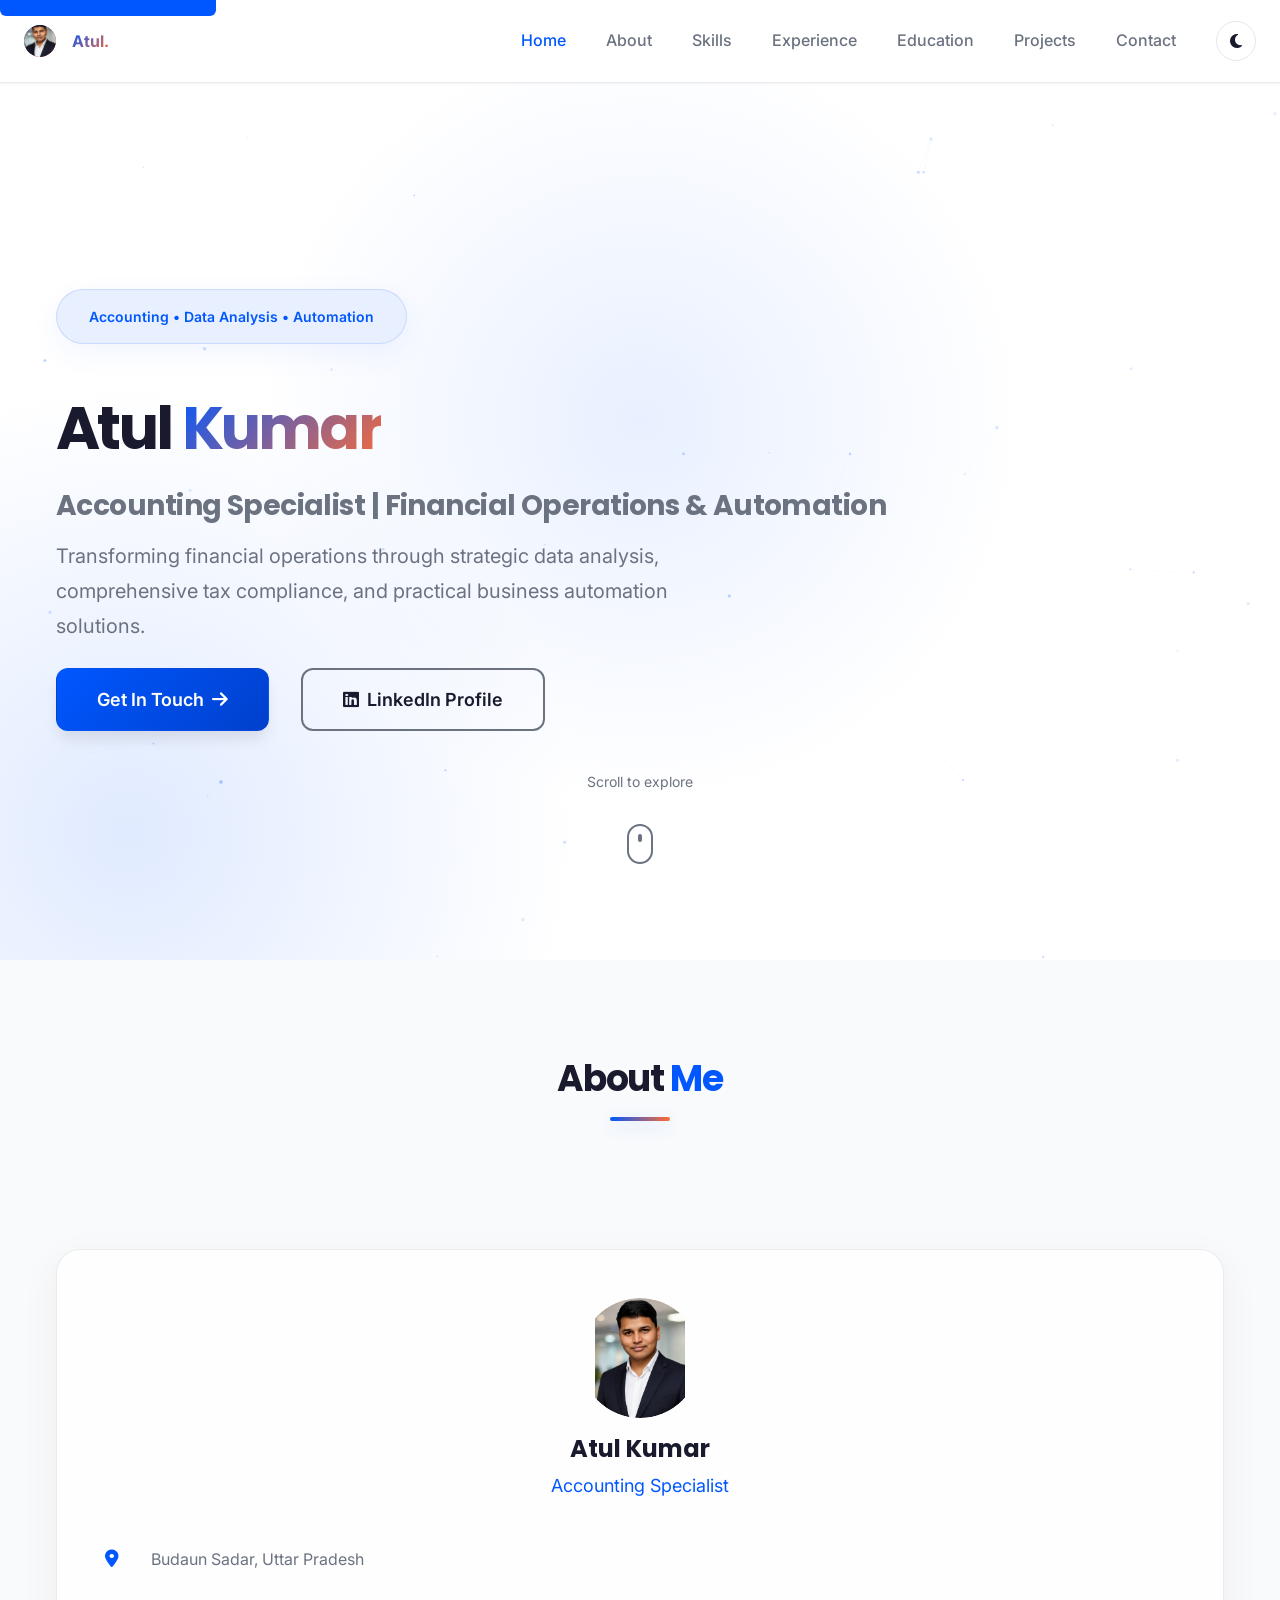
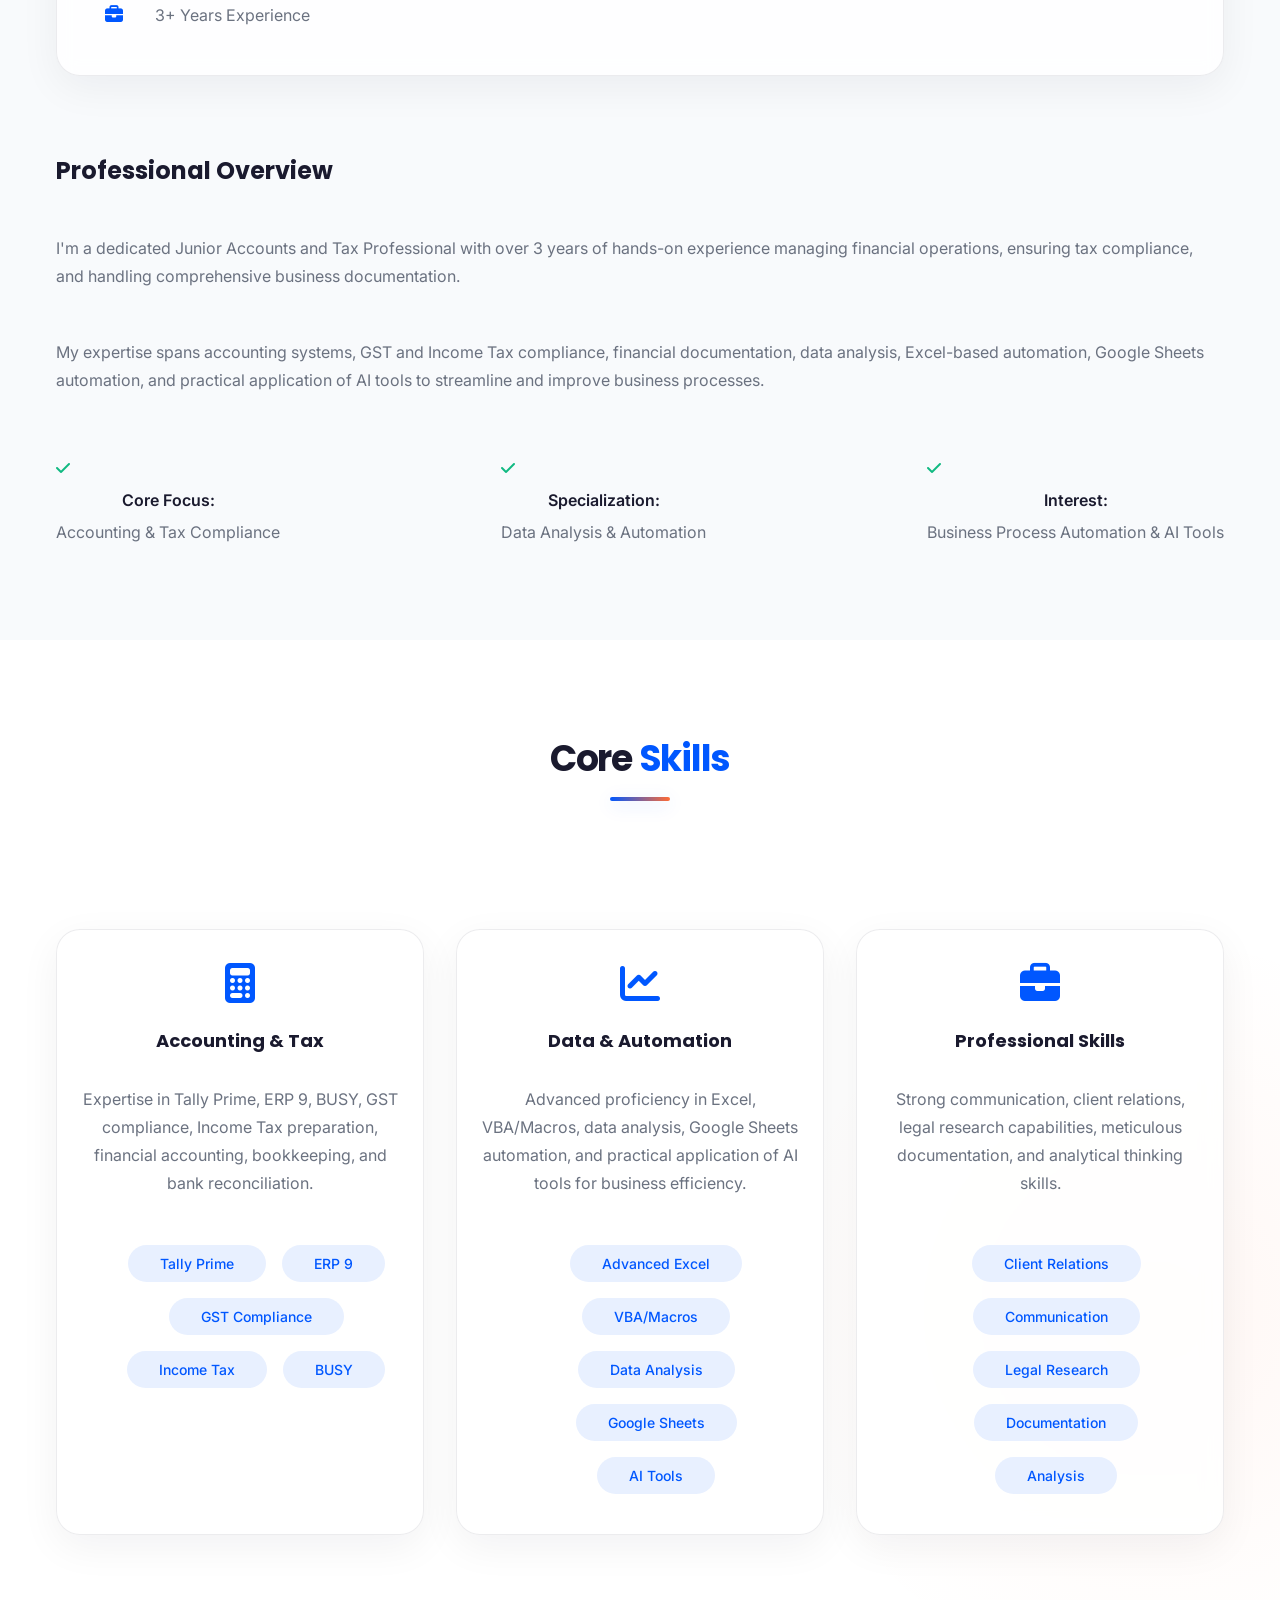
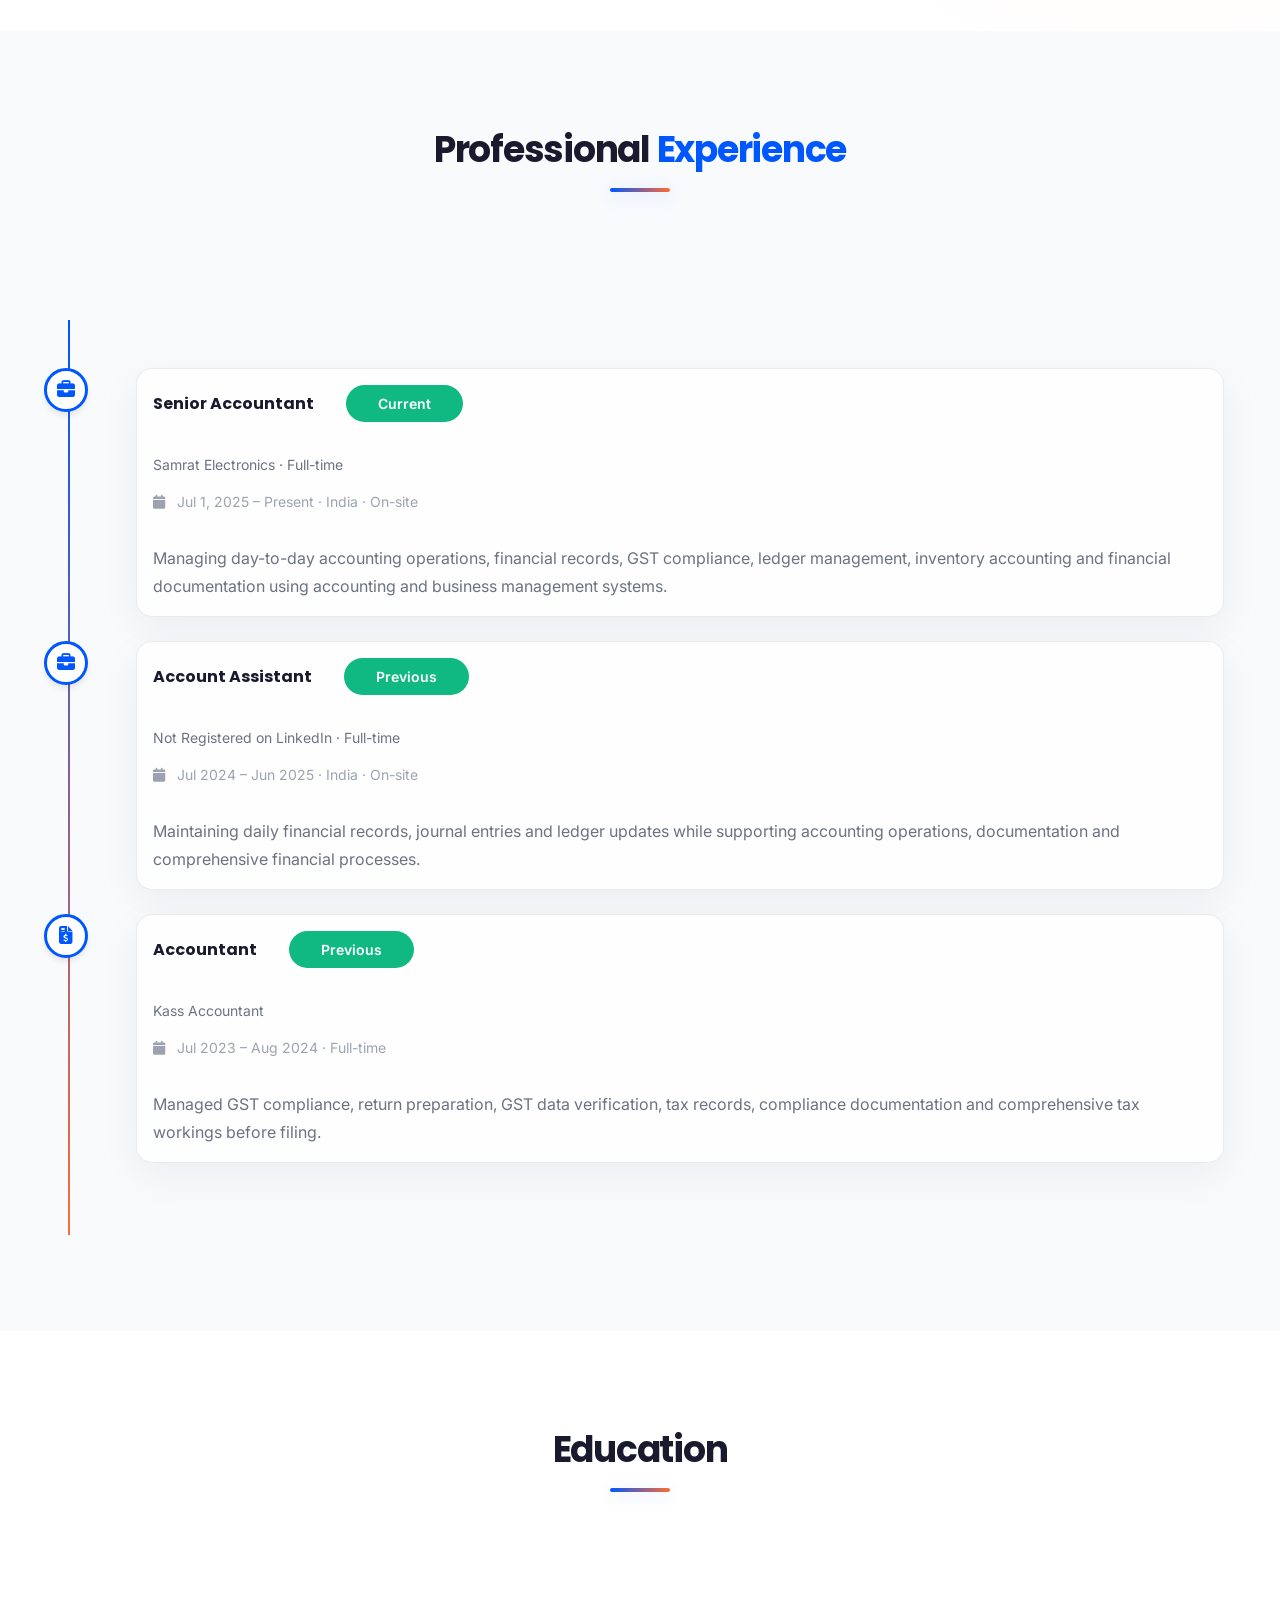
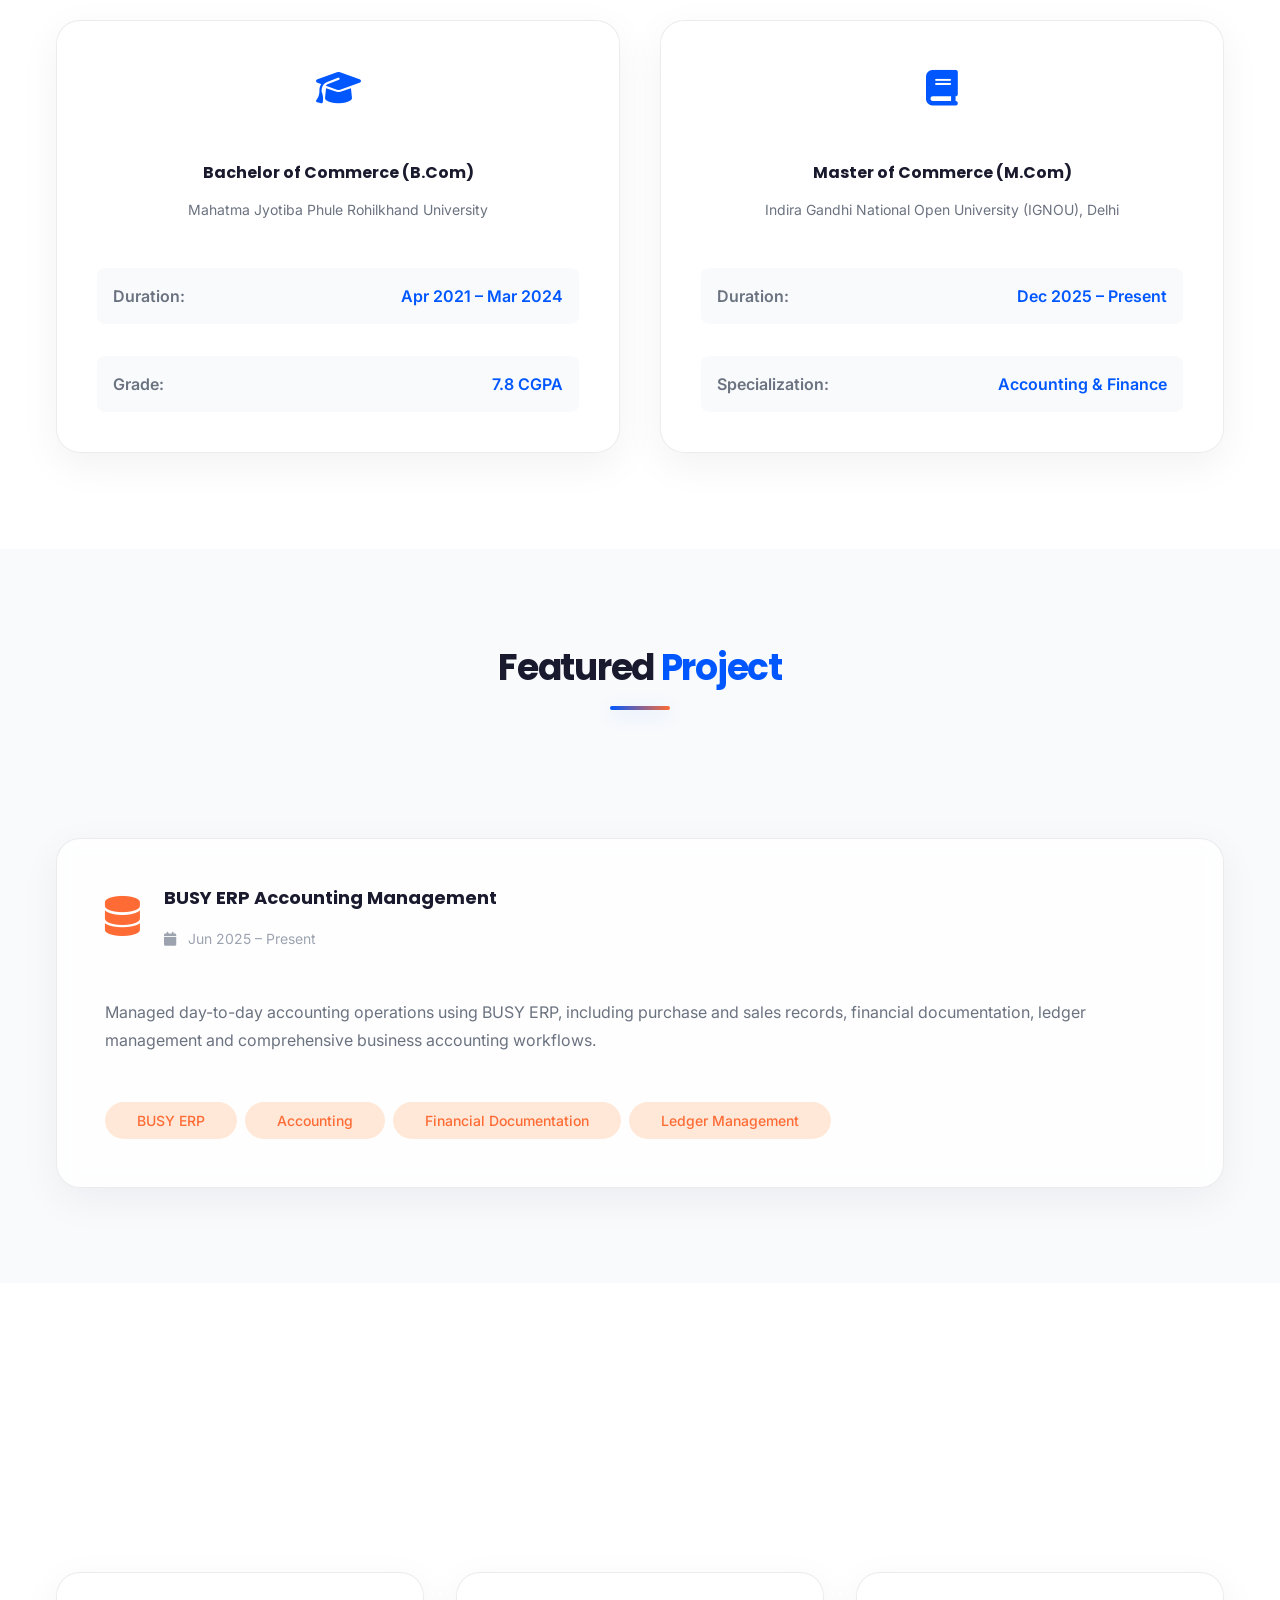
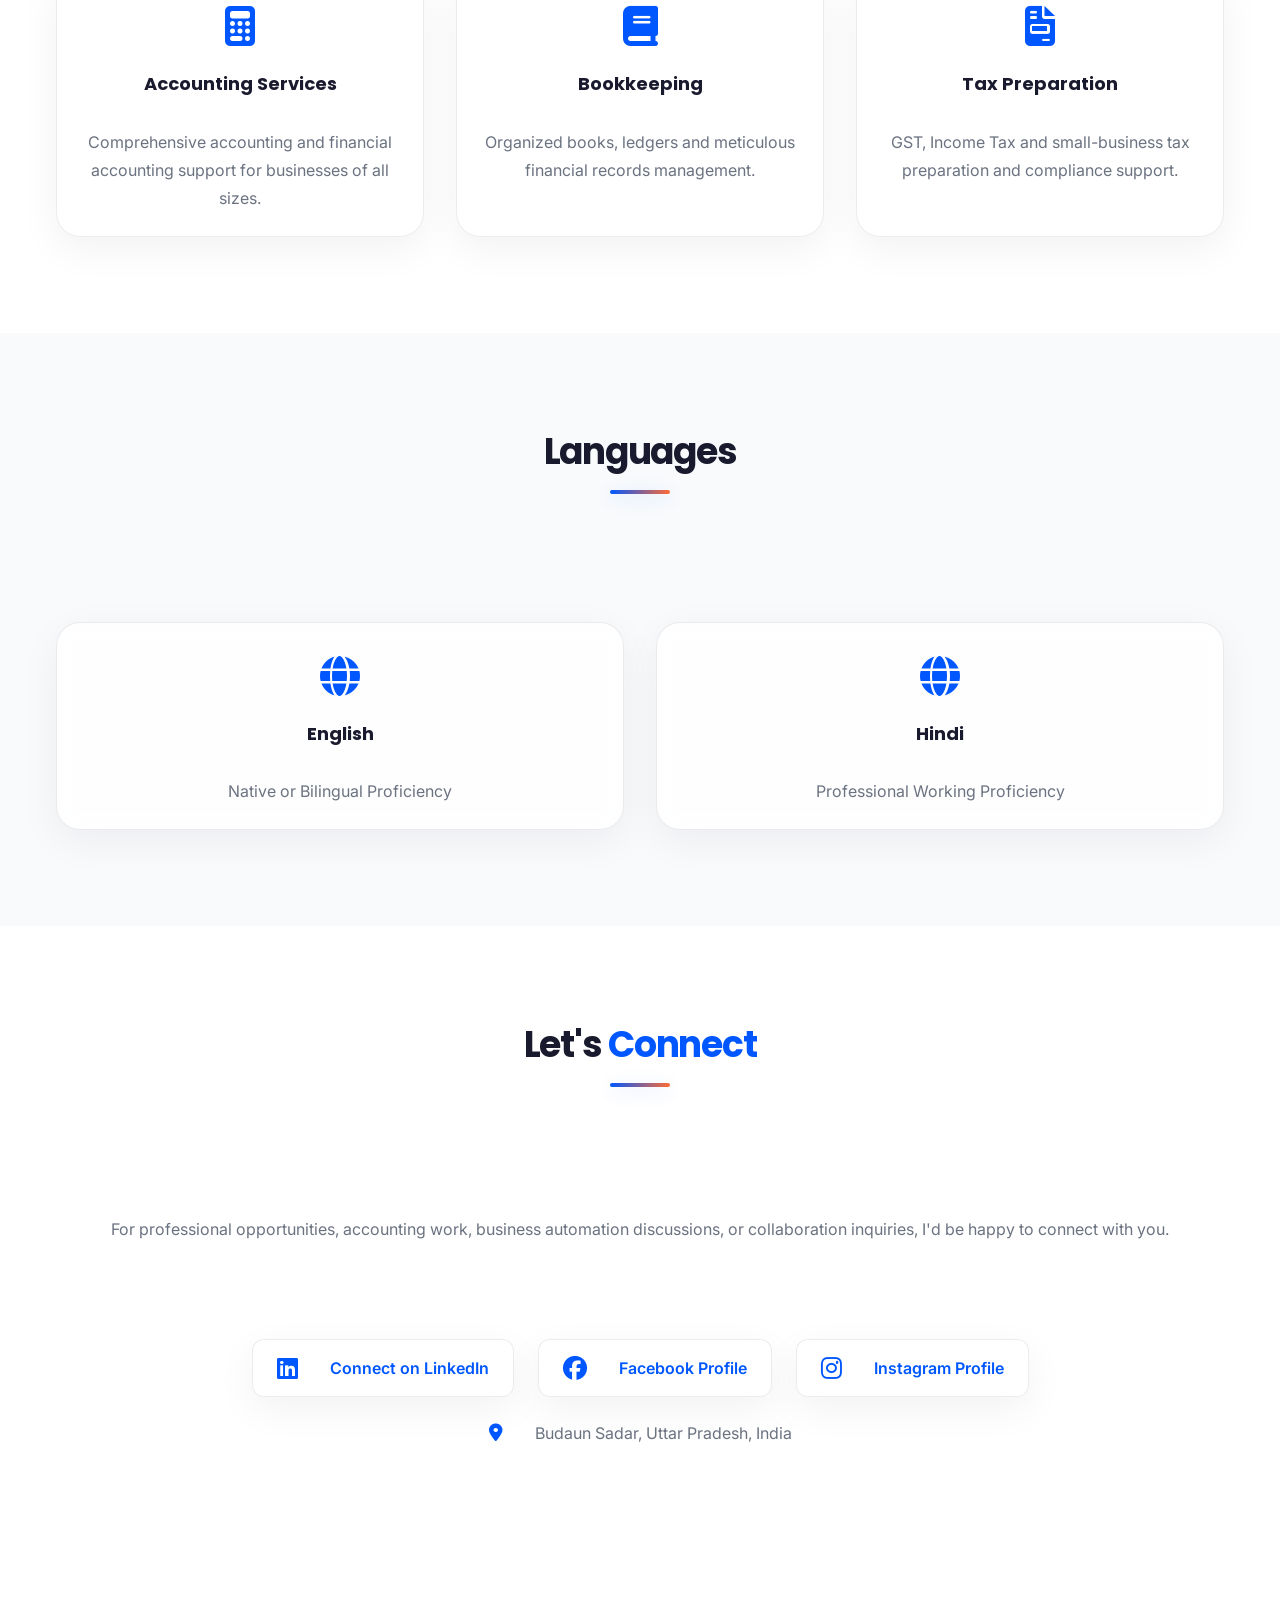
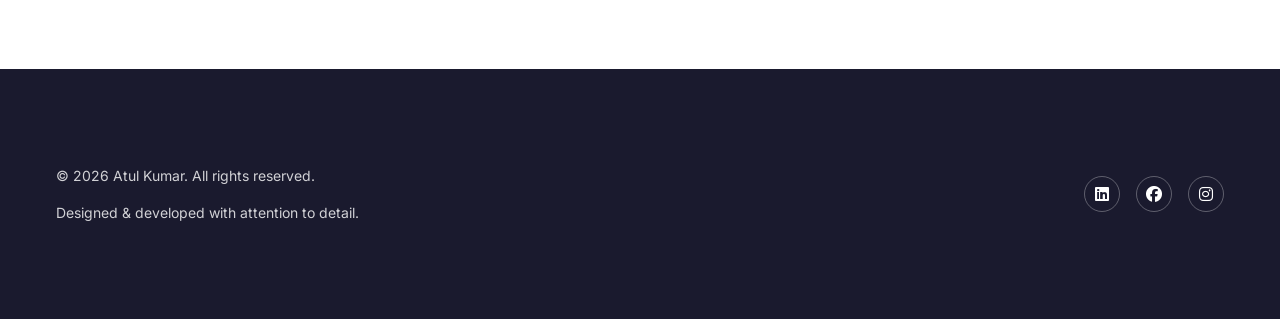
==== commit a56ae7cf: "Set canonical and social URLs to GitHub Pages site" ====
--- a/index.html
+++ b/index.html
@@ -11,11 +11,11 @@
     <title>Atul Kumar | Accounting Specialist | Financial Operations & Automation</title>
     <meta name="description" content="Atul Kumar - Accounting Specialist with 3+ years in financial operations, tax compliance, data analysis, Excel automation, and AI business solutions. Based in Uttar Pradesh, India.">
     <meta name="keywords" content="Atul Kumar, accountant in Budaun, accounting jobs, GST compliance, bookkeeping, bank reconciliation, Excel automation, Google Sheets, financial operations">
-    <link rel="canonical" href="https://atul-portfolio.craj81005.workers.dev/">
+    <link rel="canonical" href="https://craj81005-atul.github.io/atul-portfolio/">
     <link rel="icon" href="images/atul-kumar.png.png" type="image/png">
-    <meta property="og:url" content="https://atul-portfolio.craj81005.workers.dev/">
-    <meta property="og:image" content="https://atul-portfolio.craj81005.workers.dev/images/atul-kumar.png.png">
-    <meta name="twitter:image" content="https://atul-portfolio.craj81005.workers.dev/images/atul-kumar.png.png">
+    <meta property="og:url" content="https://craj81005-atul.github.io/atul-portfolio/">
+    <meta property="og:image" content="https://craj81005-atul.github.io/atul-portfolio/images/atul-kumar.png.png">
+    <meta name="twitter:image" content="https://craj81005-atul.github.io/atul-portfolio/images/atul-kumar.png.png">
     <meta name="author" content="Atul Kumar">
     <meta name="robots" content="index, follow">
     
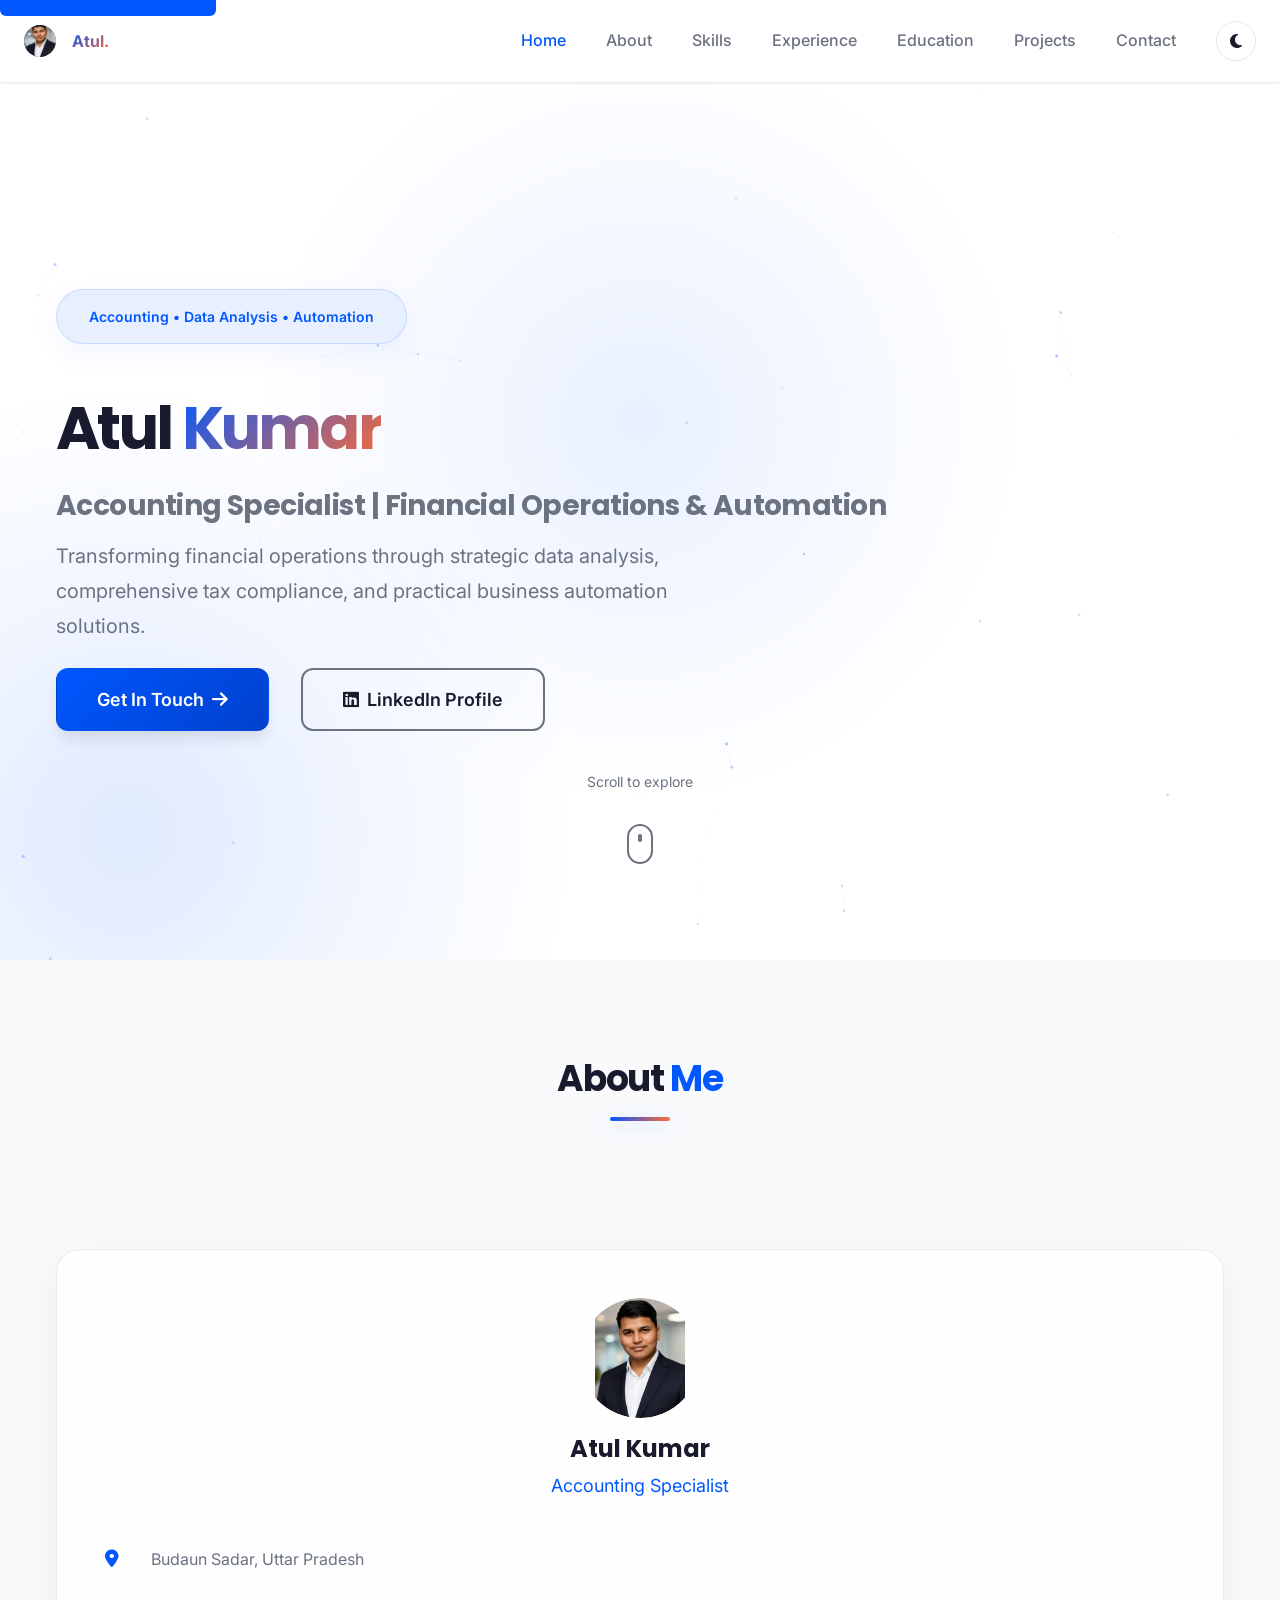
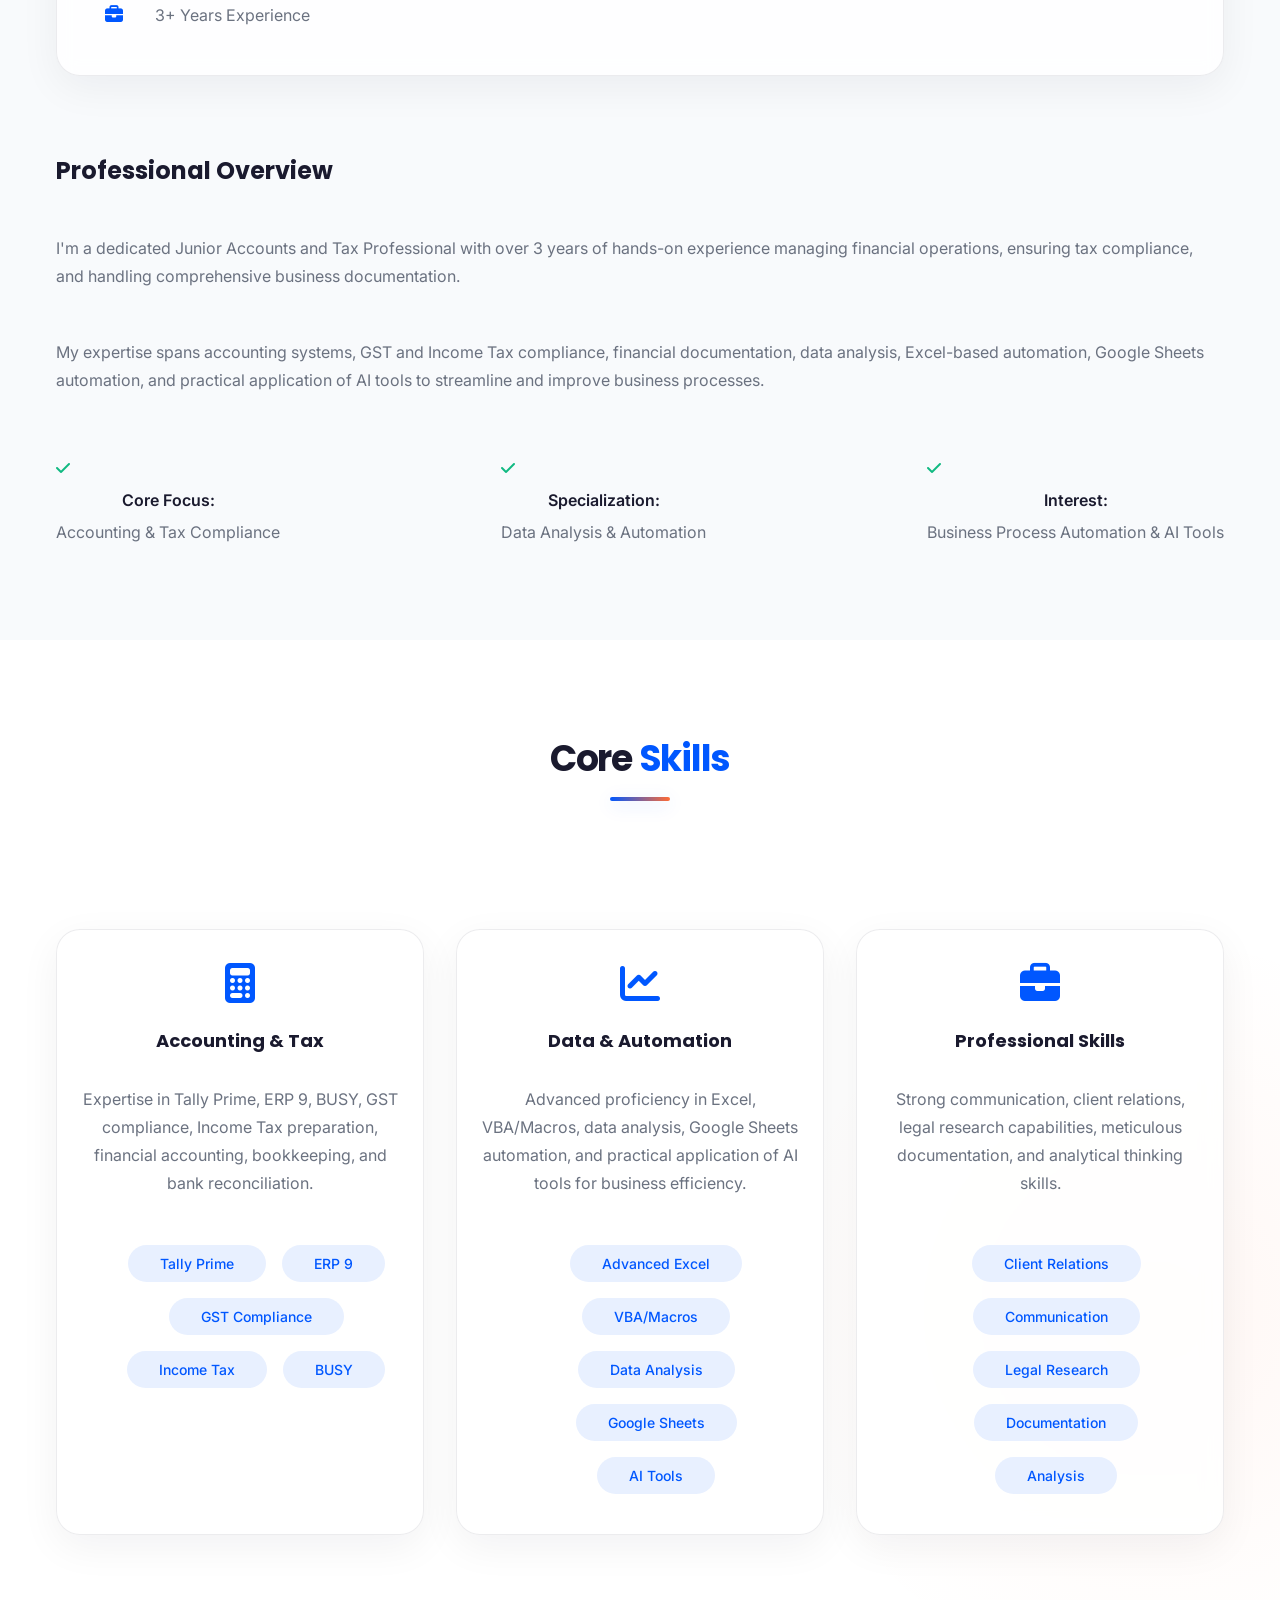
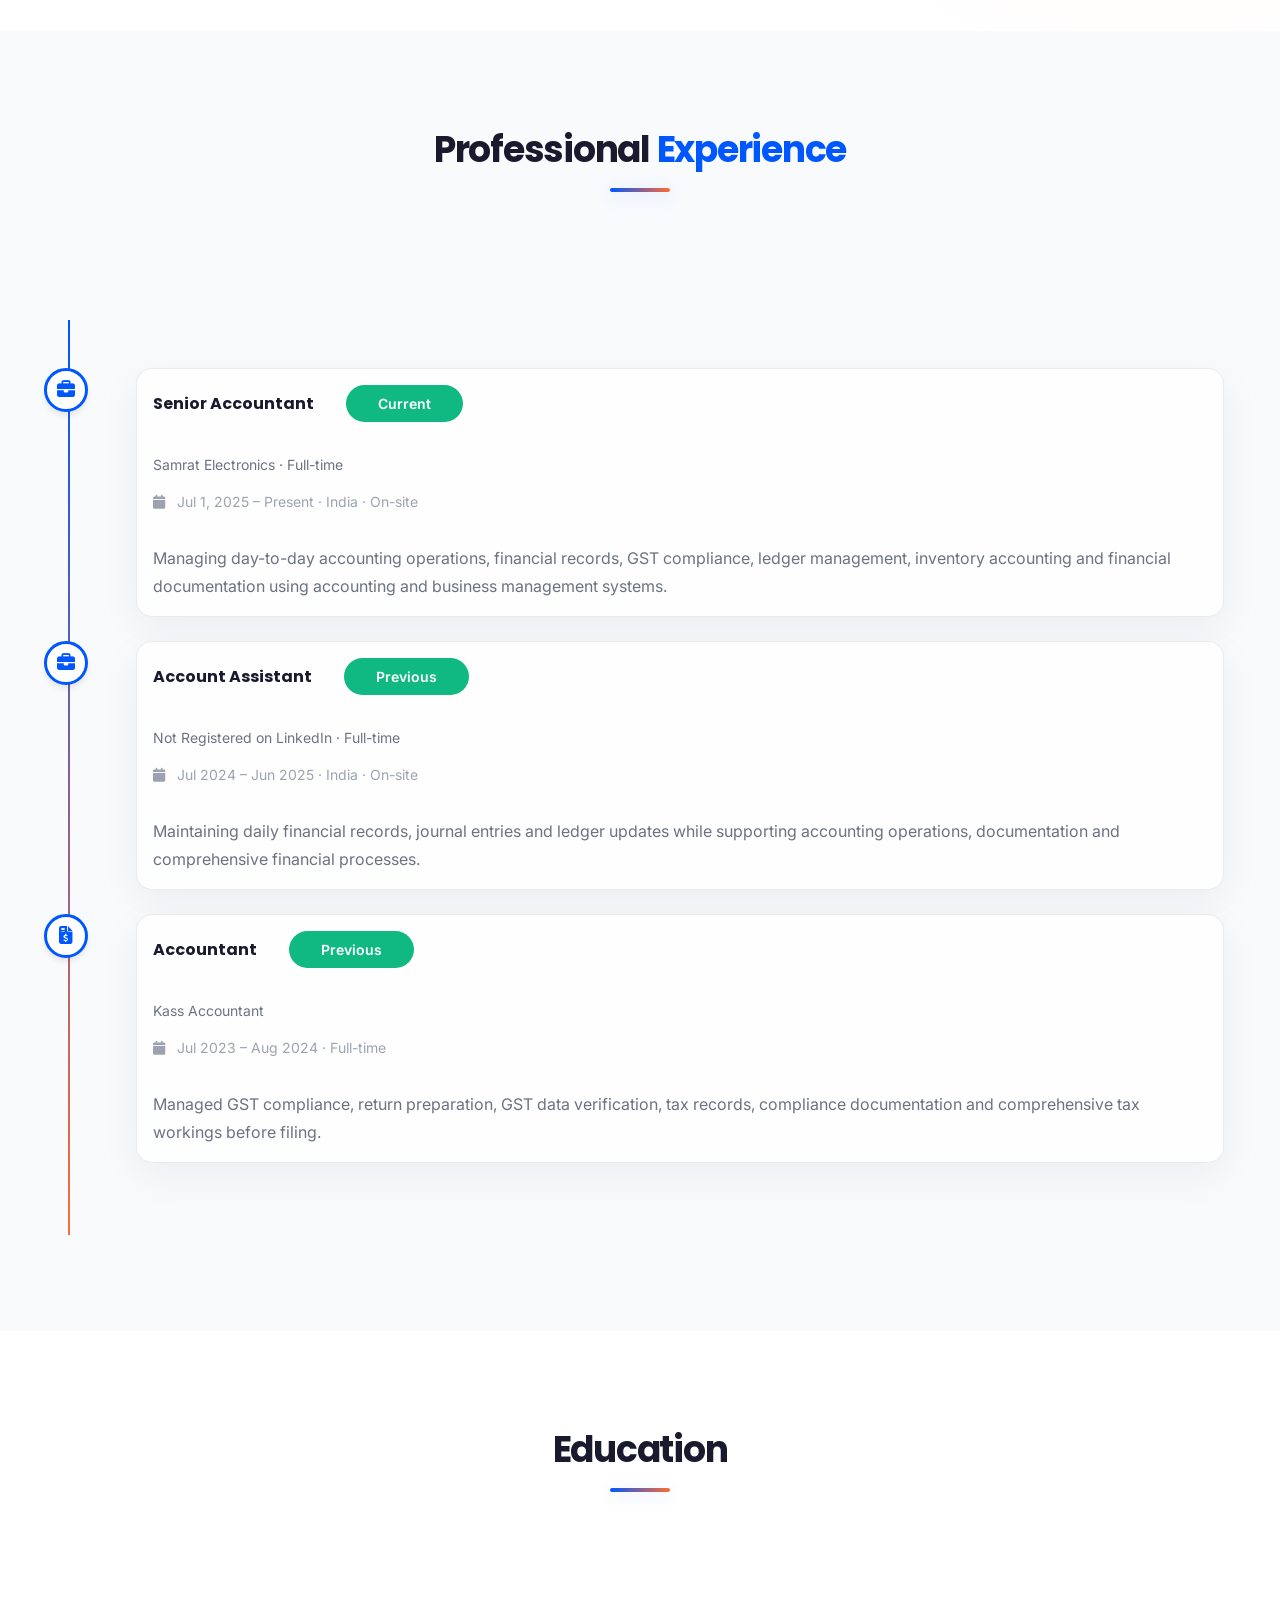
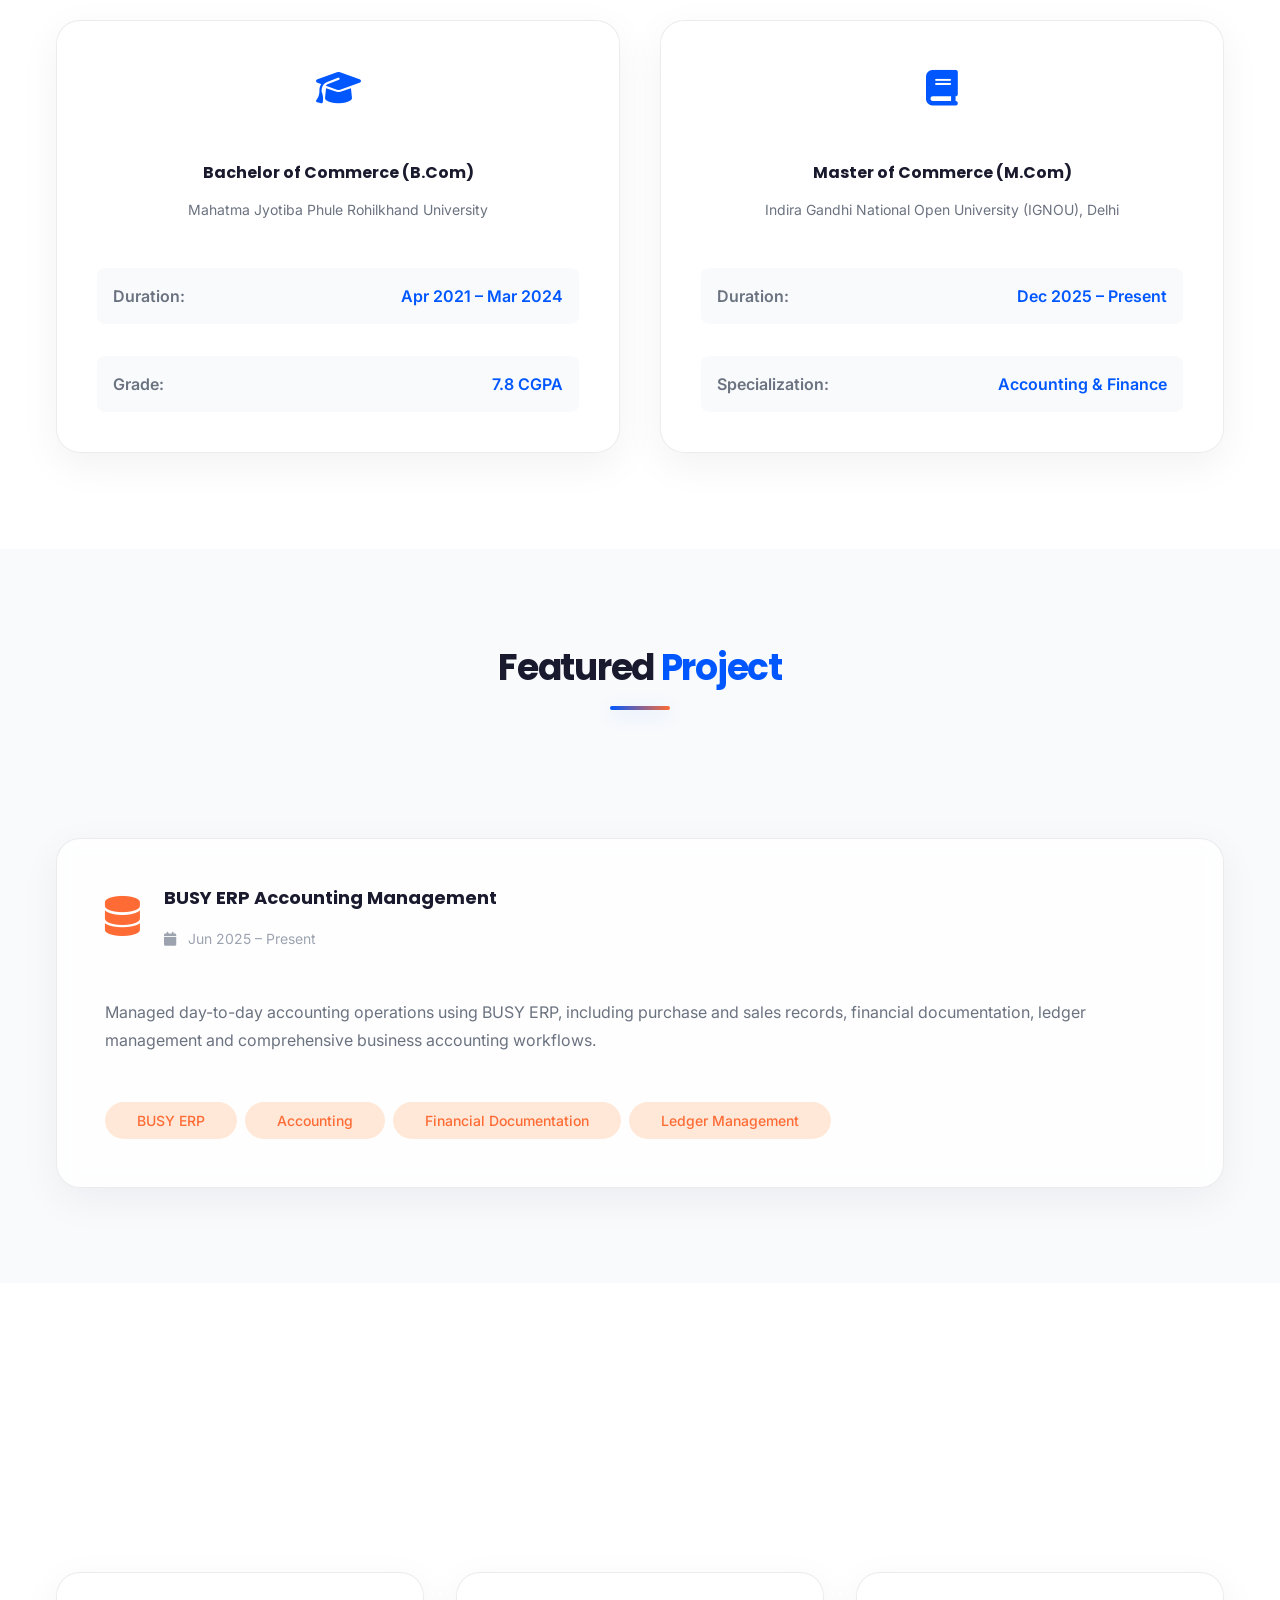
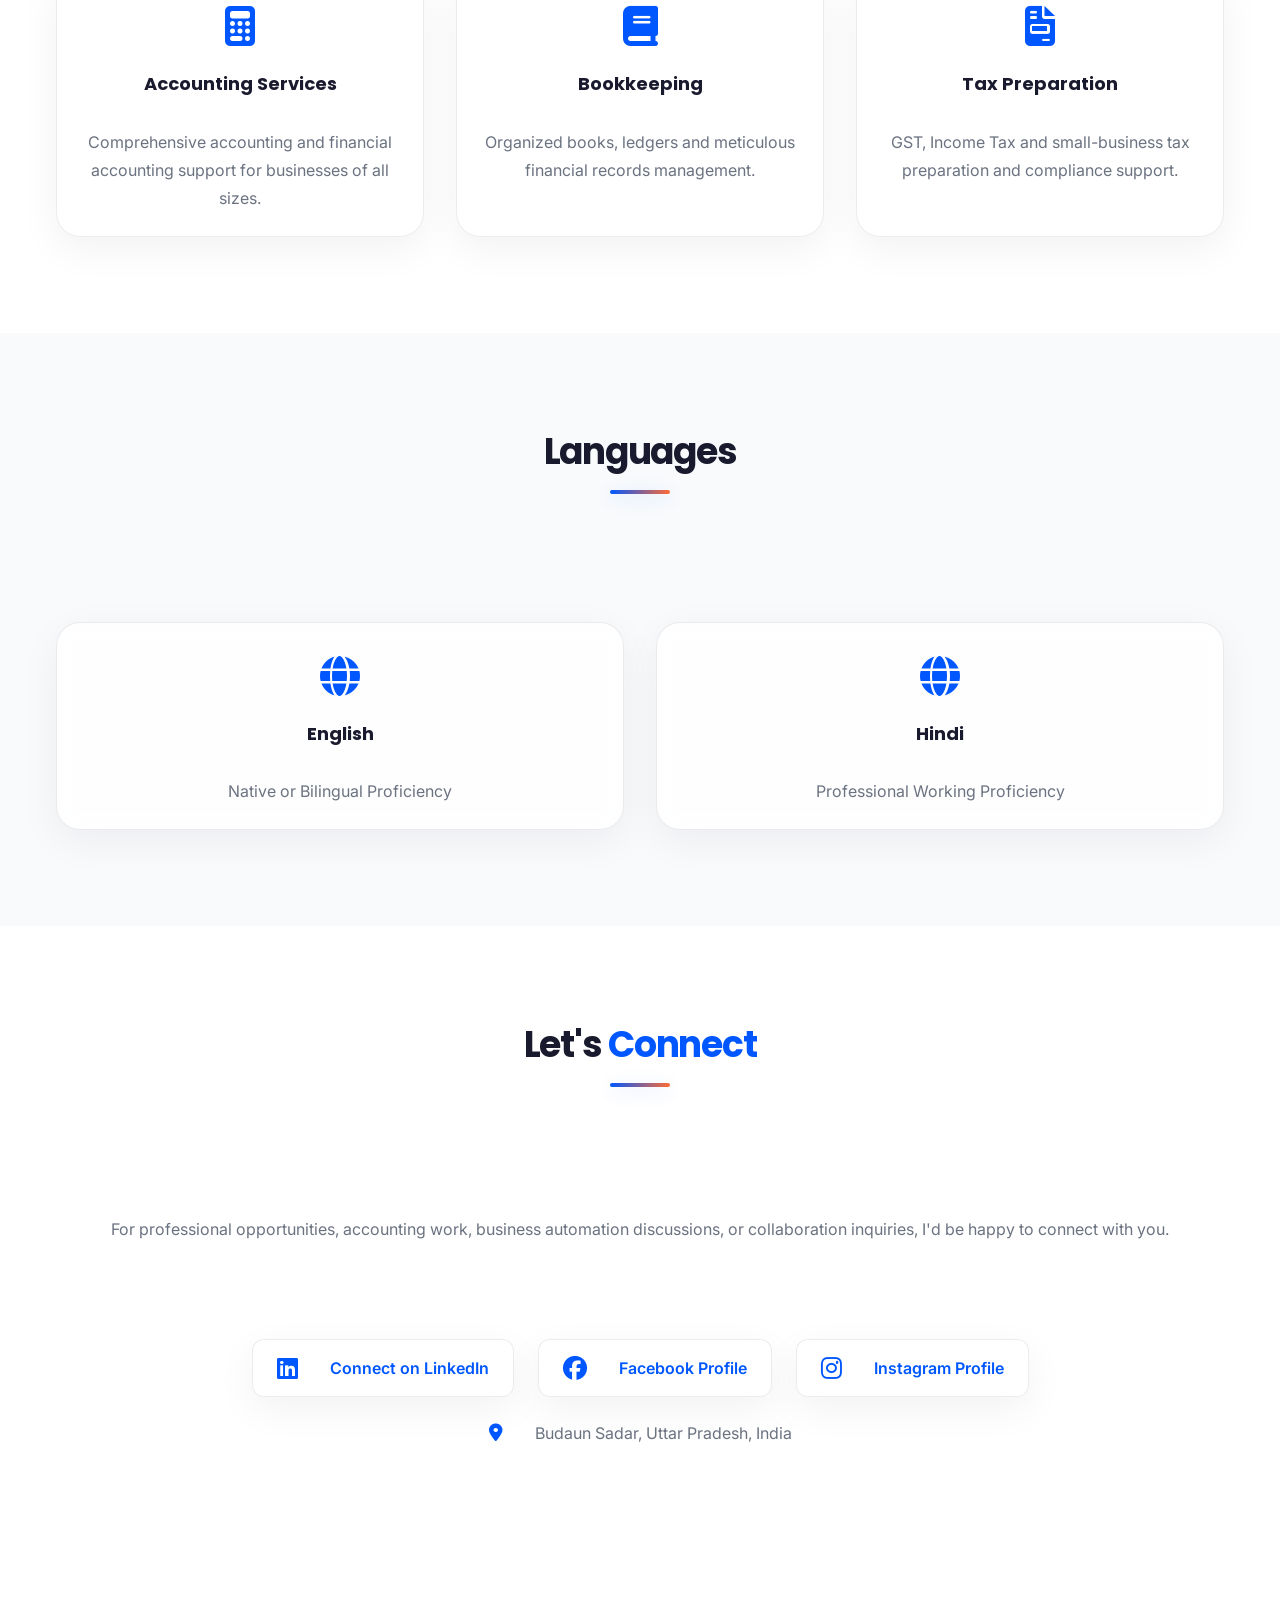
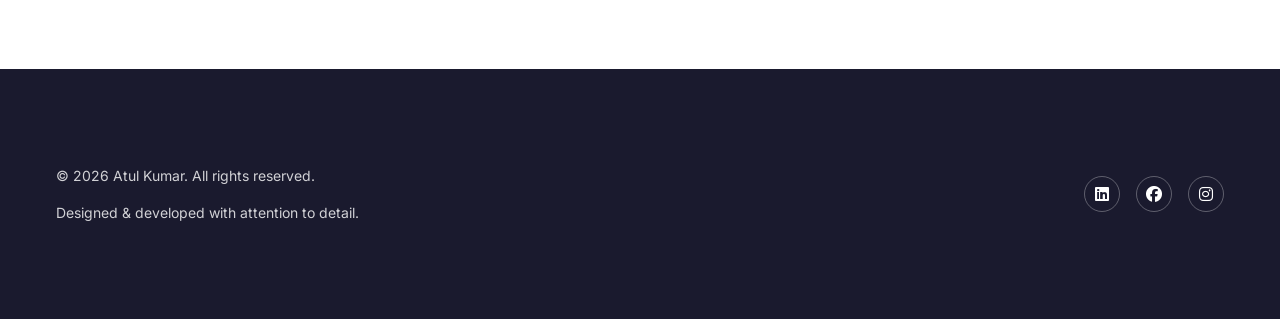
==== commit 2a234ea9: "Add Google Search Console site verification meta tag" ====
--- a/index.html
+++ b/index.html
@@ -1,6 +1,7 @@
 <!DOCTYPE html>
 <html lang="en-IN" data-theme="light">
 <head>
+    <meta name="google-site-verification" content="7pNJF7p6ttvJcPgnTsiLkjR6BKchRuk2A_ljD6dsTAA" />
     <meta charset="UTF-8">
     <meta name="viewport" content="width=device-width, initial-scale=1.0">
     <meta name="color-scheme" content="light dark">
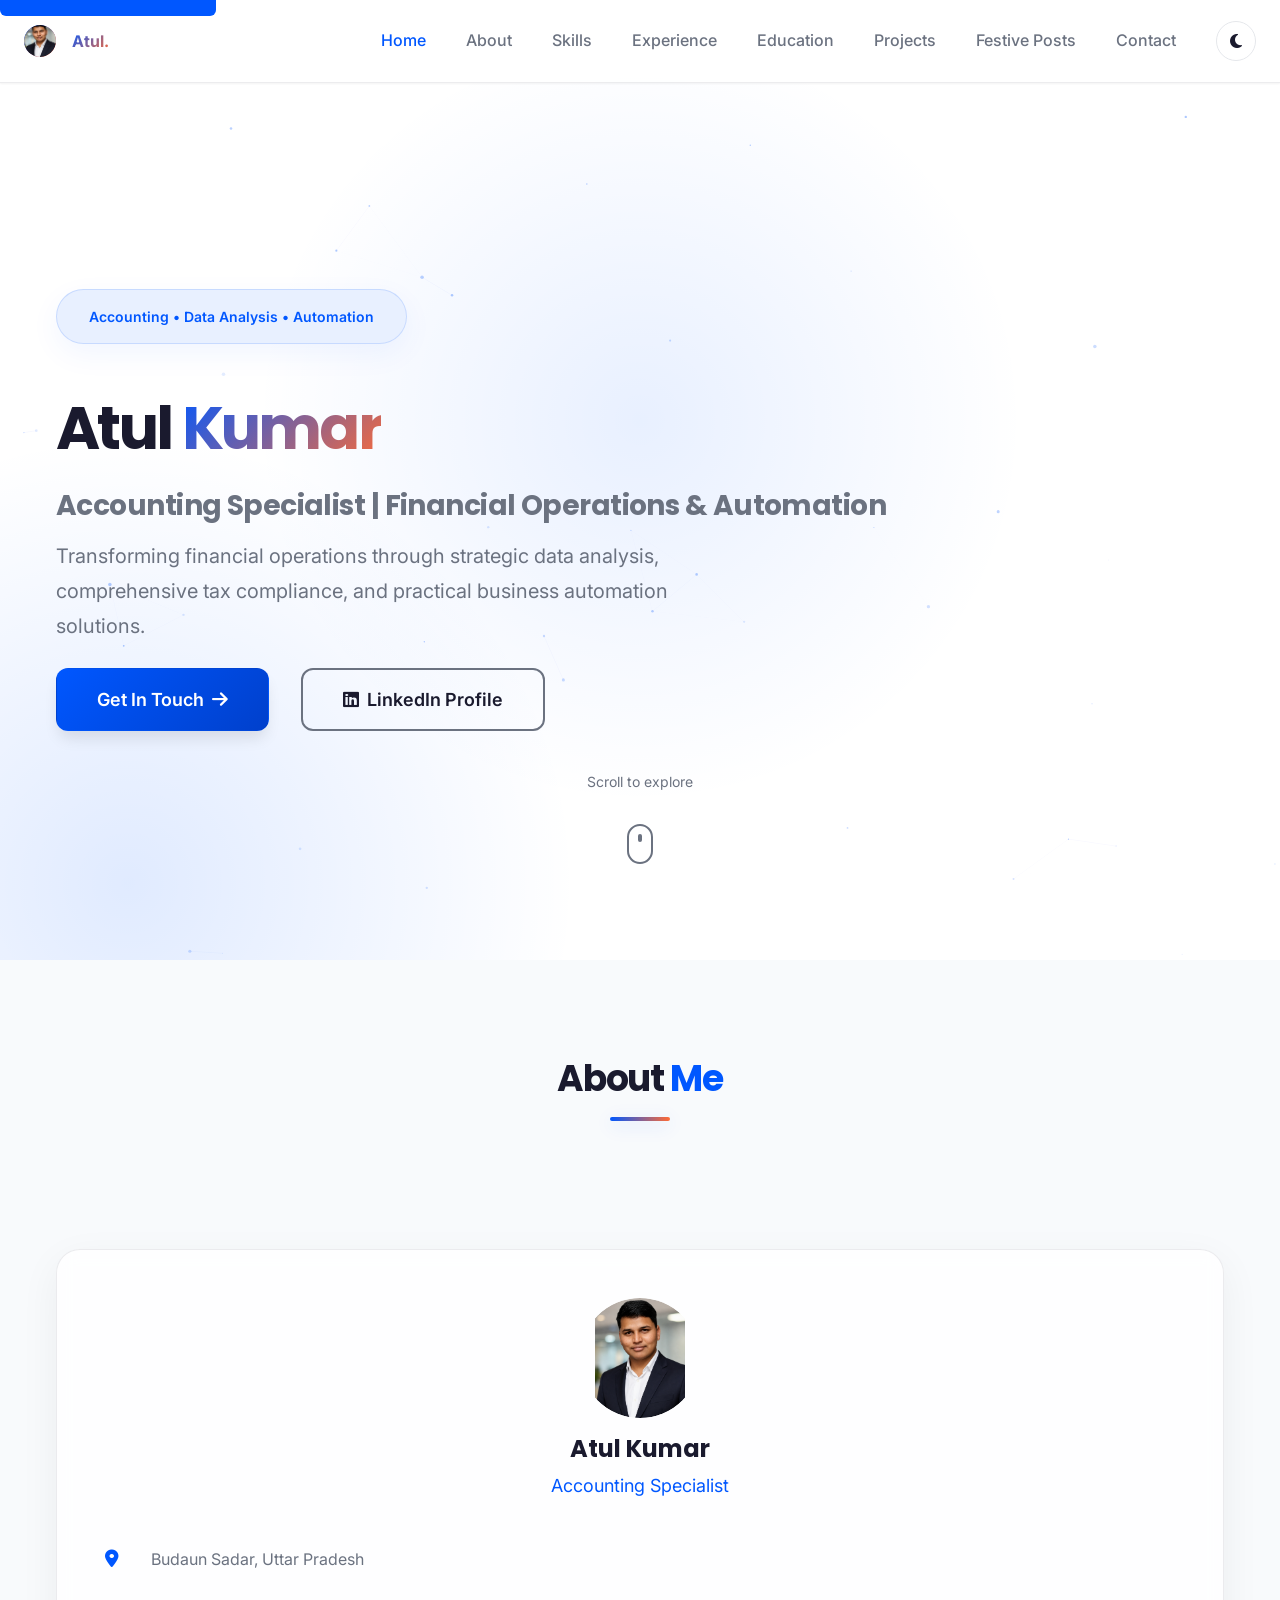
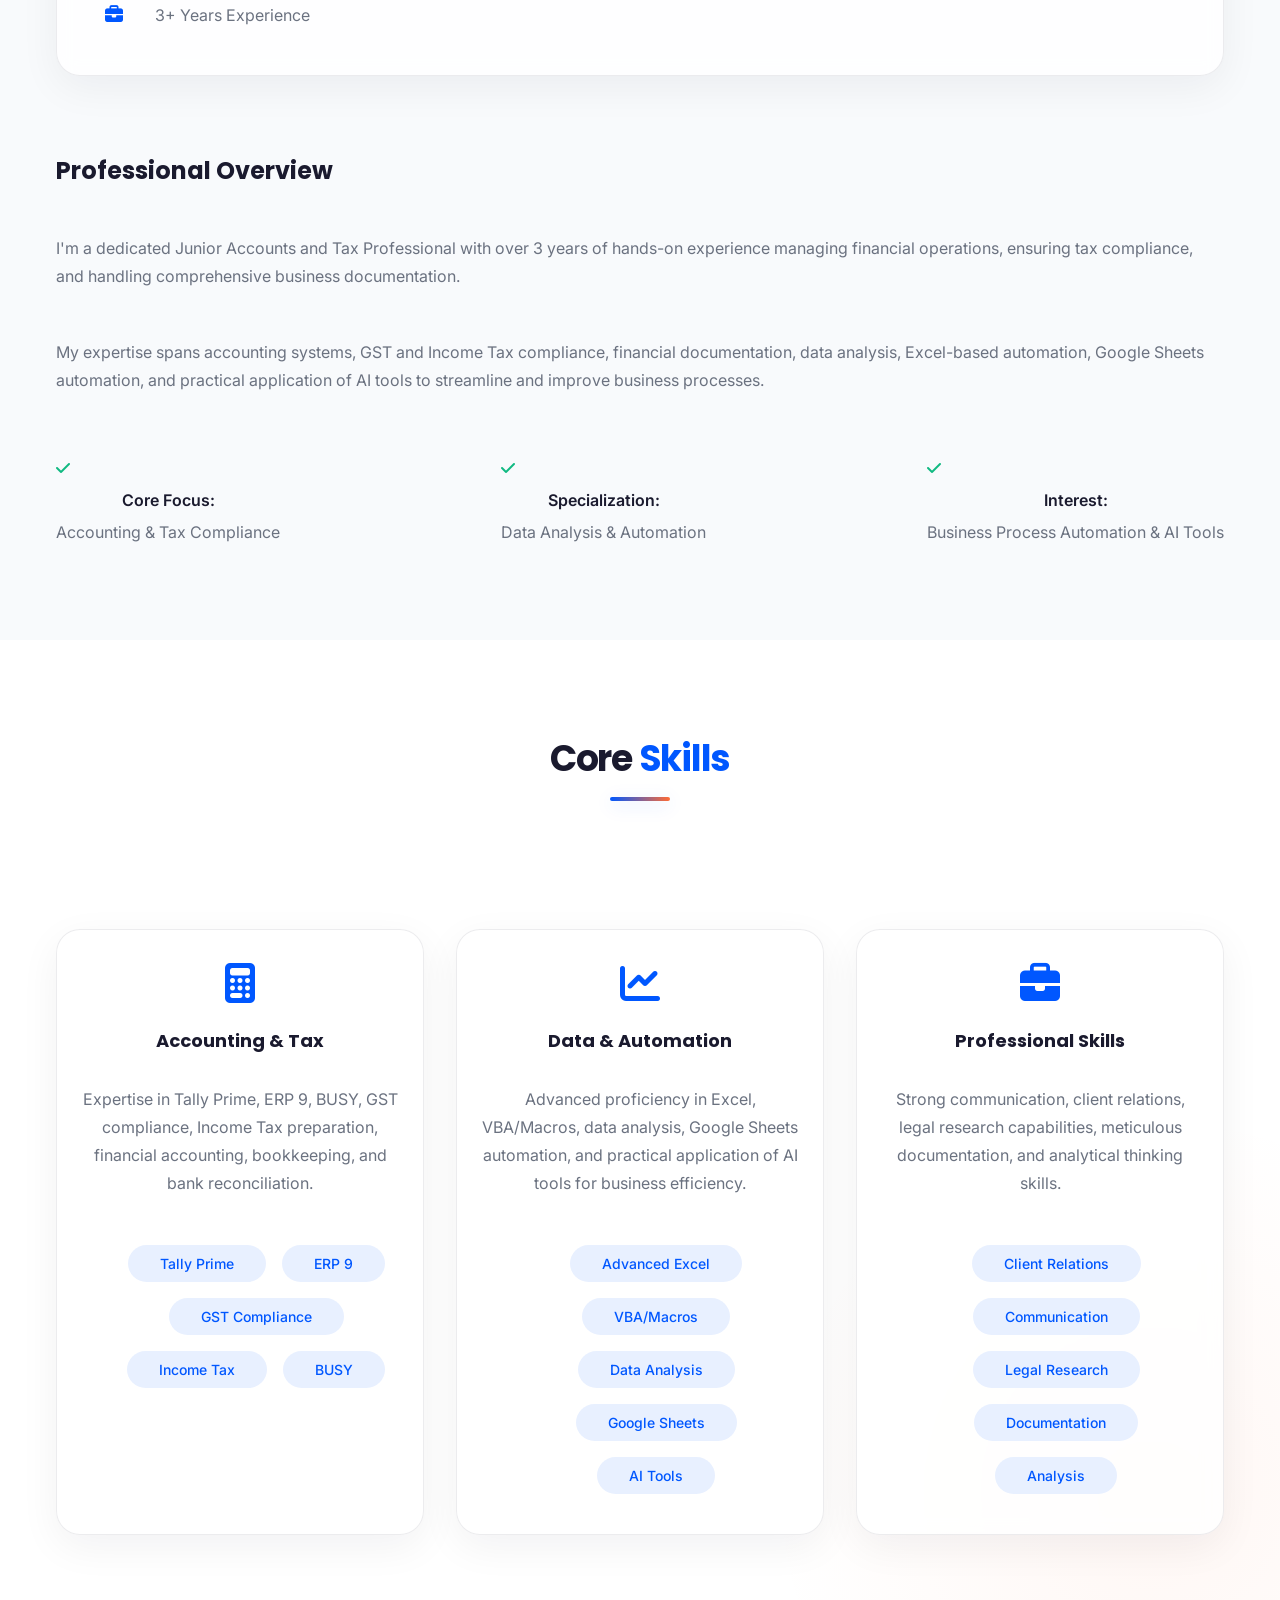
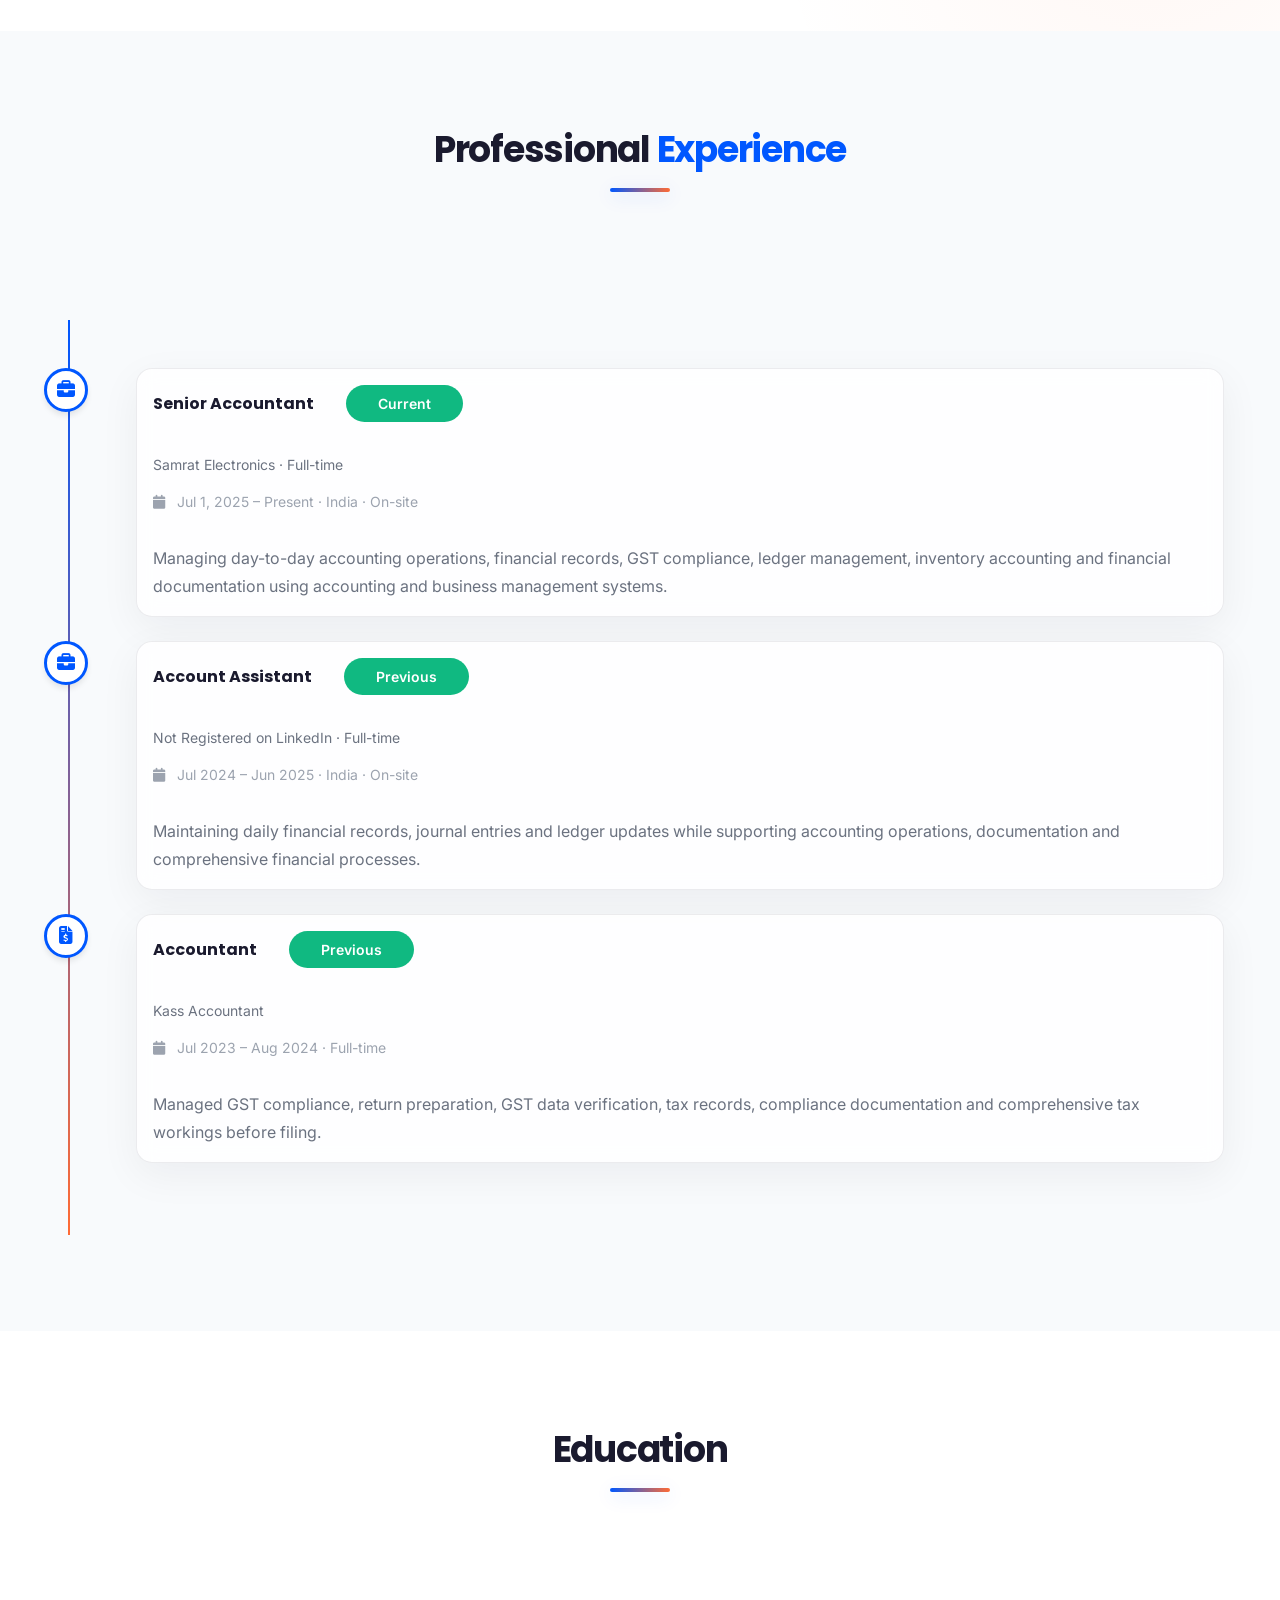
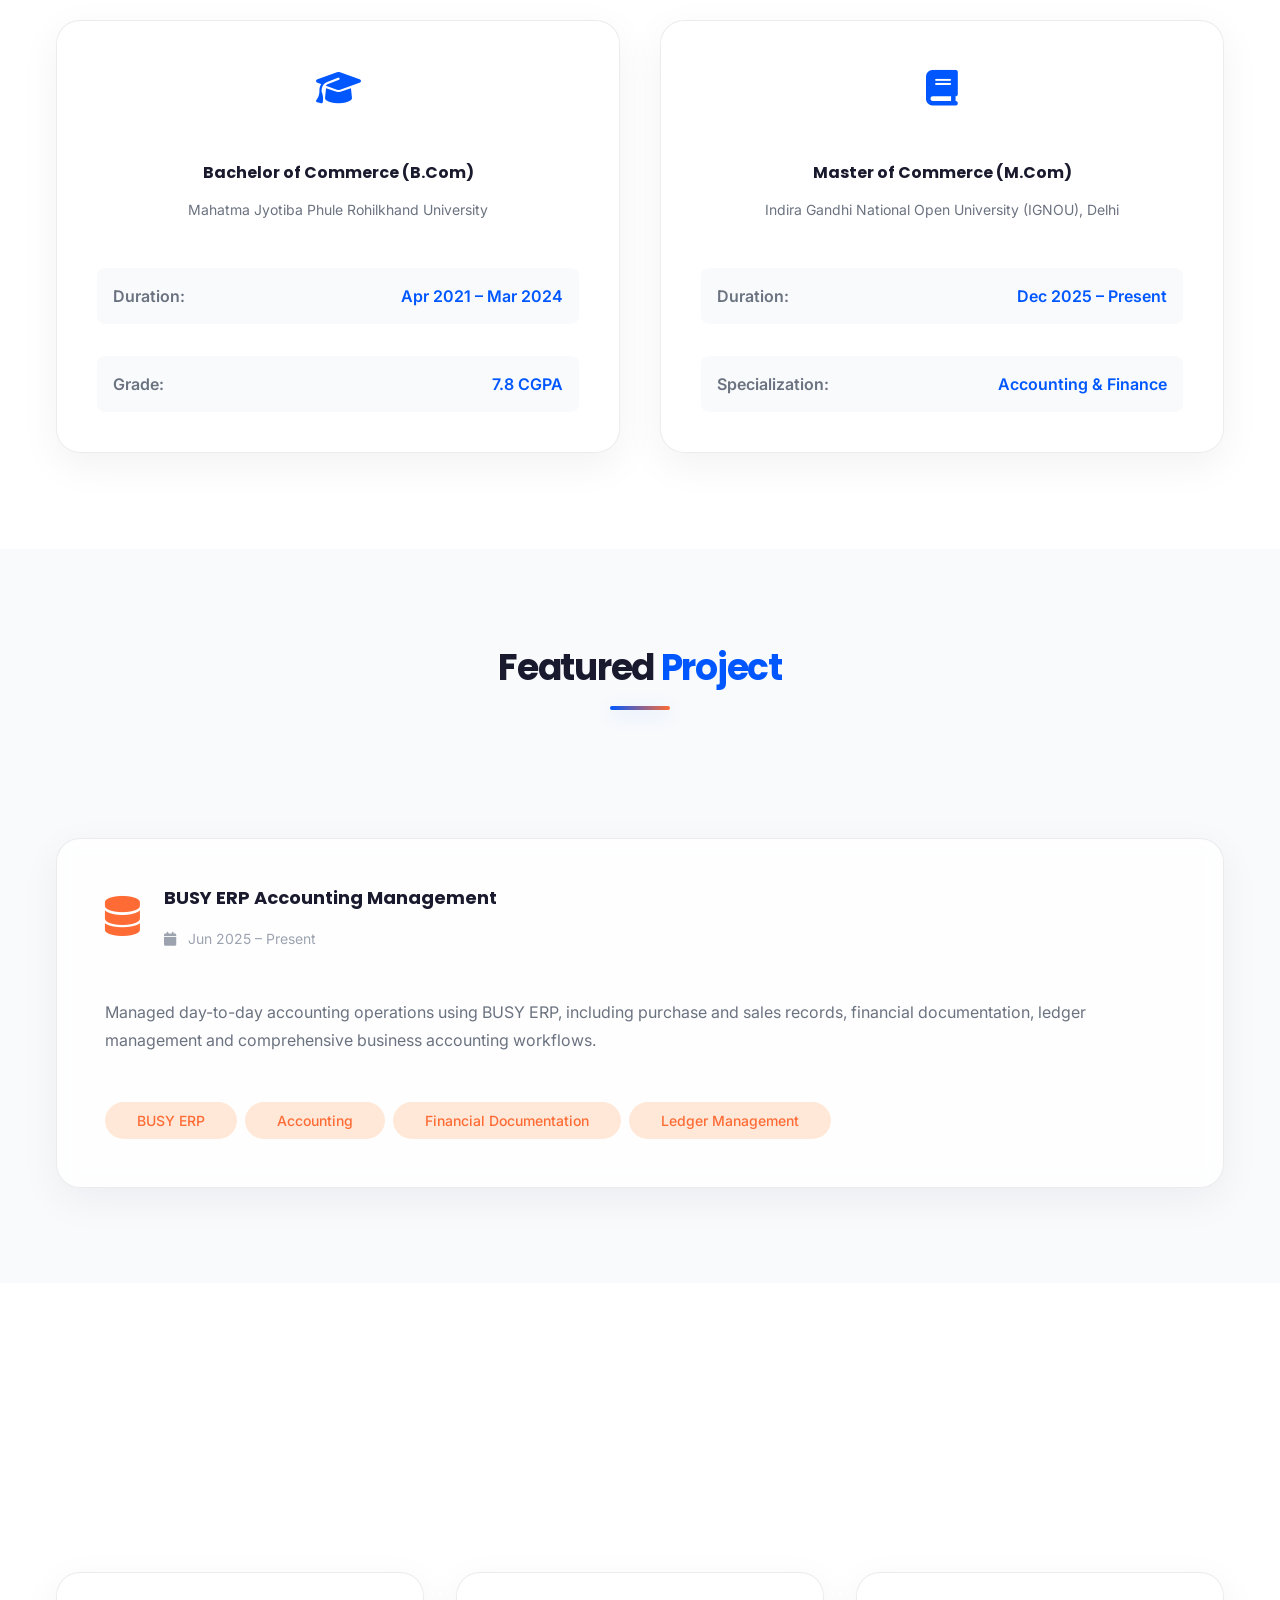
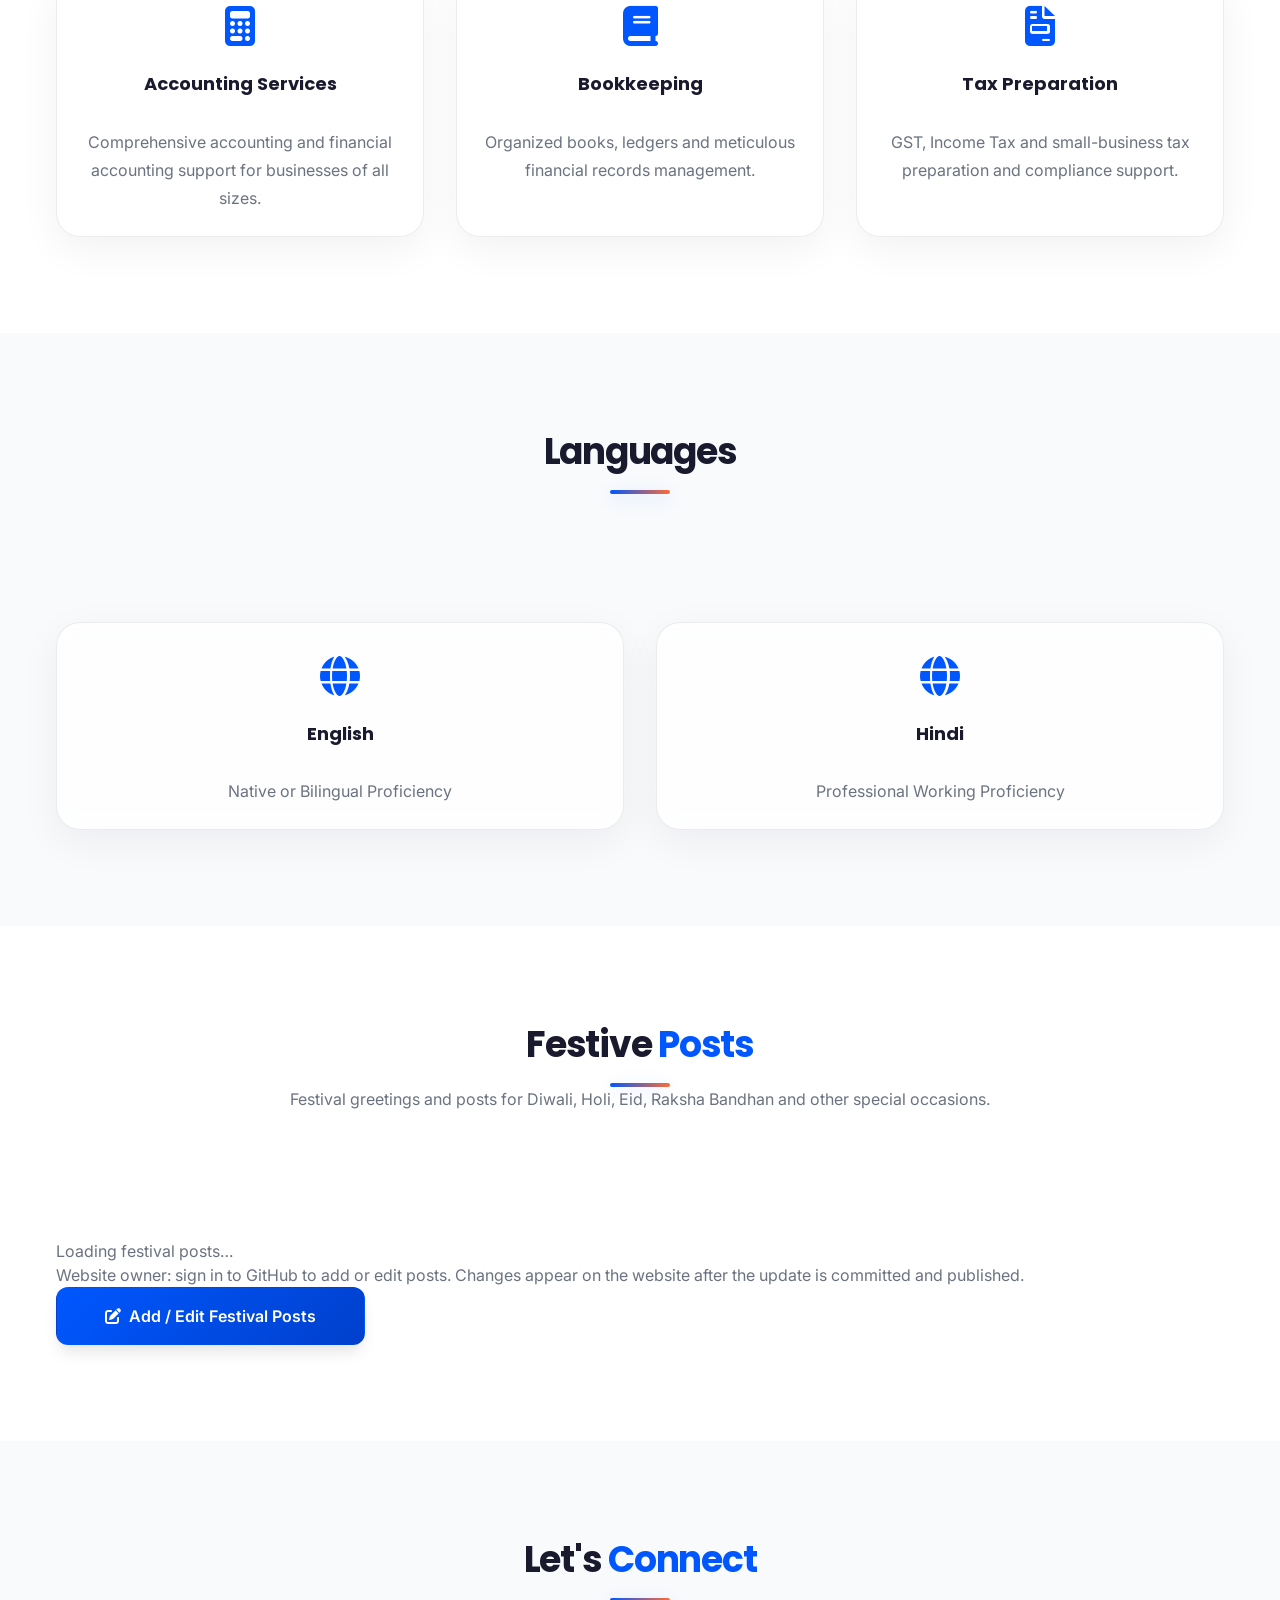
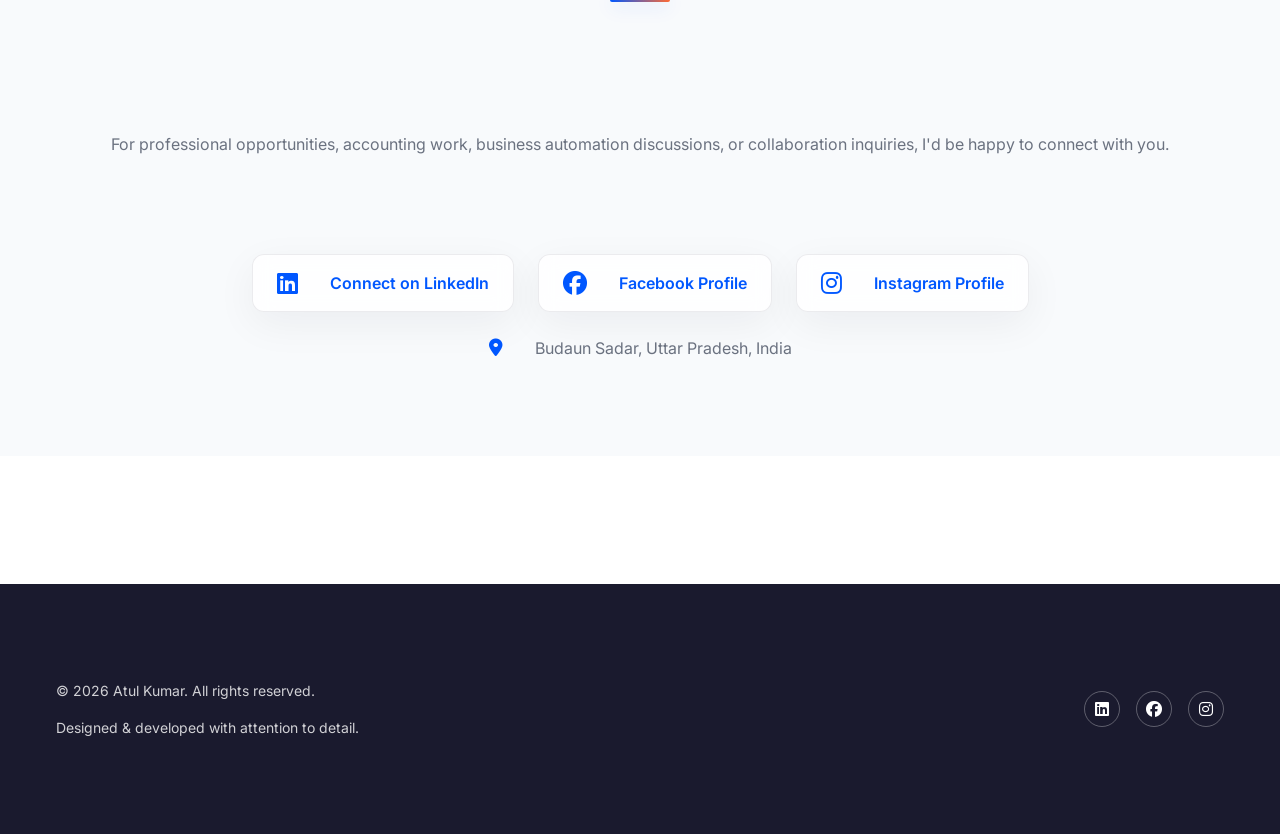
==== commit 486fc115: "Add festive posts section and post management link" ====
--- a/index.html
+++ b/index.html
@@ -114,6 +114,7 @@
                     <li class="nav-item"><a class="nav-link" href="#experience" data-section="experience">Experience</a></li>
                     <li class="nav-item"><a class="nav-link" href="#education" data-section="education">Education</a></li>
                     <li class="nav-item"><a class="nav-link" href="#projects" data-section="projects">Projects</a></li>
+                    <li class="nav-item"><a class="nav-link" href="#festive-posts" data-section="festive-posts">Festive Posts</a></li>
                     <li class="nav-item"><a class="nav-link" href="#contact" data-section="contact">Contact</a></li>
                     <li class="nav-item ms-lg-3">
                         <button id="theme-toggle" class="theme-toggle-btn" type="button" aria-label="Toggle Dark Mode" aria-pressed="false">
@@ -555,6 +556,28 @@
             </div>
         </section>
         
+        <!-- Festive Posts Section -->
+        <section id="festive-posts" class="section-festive-posts">
+            <div class="container">
+                <div class="section-header" data-reveal>
+                    <h2 class="section-title">Festive <span class="accent">Posts</span></h2>
+                    <div class="section-divider"></div>
+                    <p class="festive-intro">Festival greetings and posts for Diwali, Holi, Eid, Raksha Bandhan and other special occasions.</p>
+                </div>
+
+                <div id="festive-posts-grid" class="festive-posts-grid" aria-live="polite">
+                    <p class="festive-loading">Loading festival posts…</p>
+                </div>
+
+                <div class="festive-manage-wrap">
+                    <p class="festive-manage-note">Website owner: sign in to GitHub to add or edit posts. Changes appear on the website after the update is committed and published.</p>
+                    <a class="btn btn-primary" href="https://github.com/craj81005-atul/atul-portfolio/edit/main/posts.json" target="_blank" rel="noopener noreferrer">
+                        <i class="fas fa-pen-to-square me-2"></i>Add / Edit Festival Posts
+                    </a>
+                </div>
+            </div>
+        </section>
+
         <!-- Contact Section -->
         <section id="contact" class="section-contact">
             <div class="container">
@@ -633,6 +656,7 @@
     
     <!-- Scripts -->
     <script src="https://cdn.jsdelivr.net/npm/bootstrap@5.3.2/dist/js/bootstrap.bundle.min.js" defer></script>
+    <script src="js/posts.js" defer></script>
     <script src="js/script.js" defer></script>
 </body>
 </html>
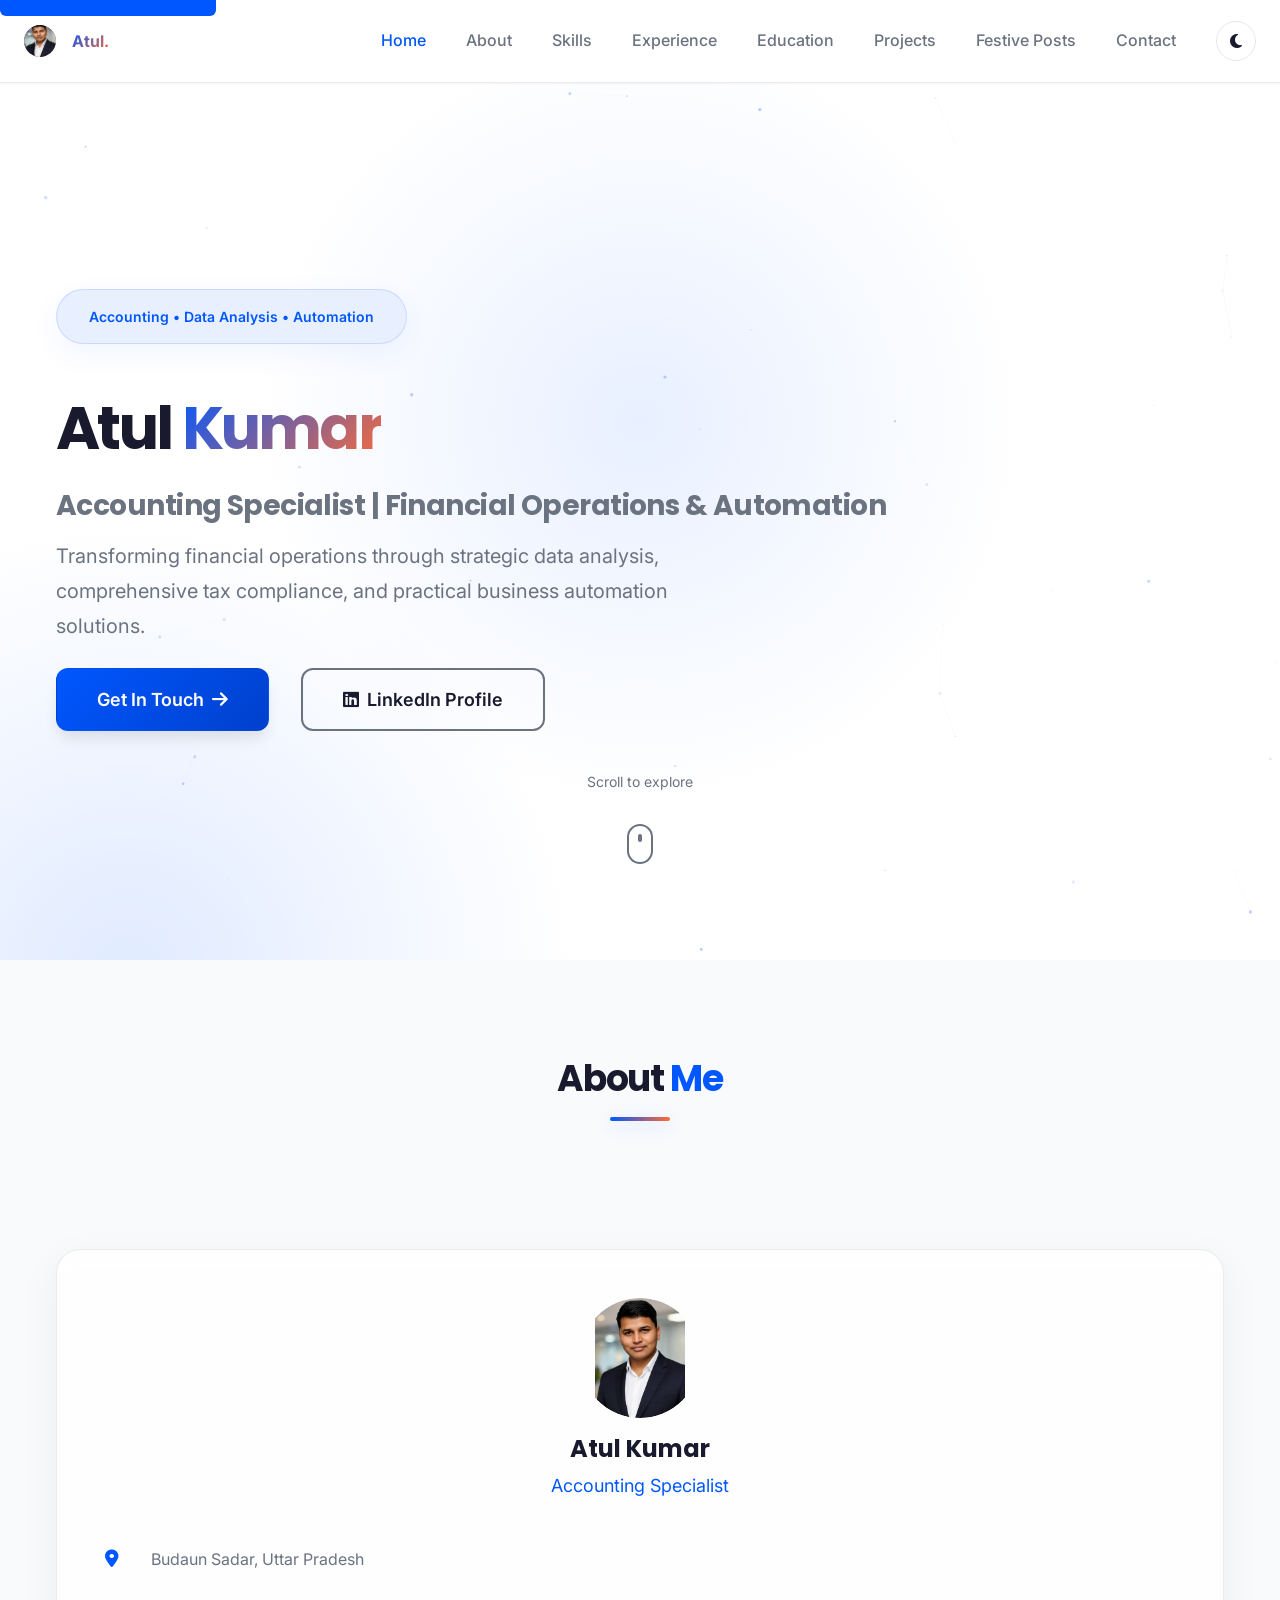
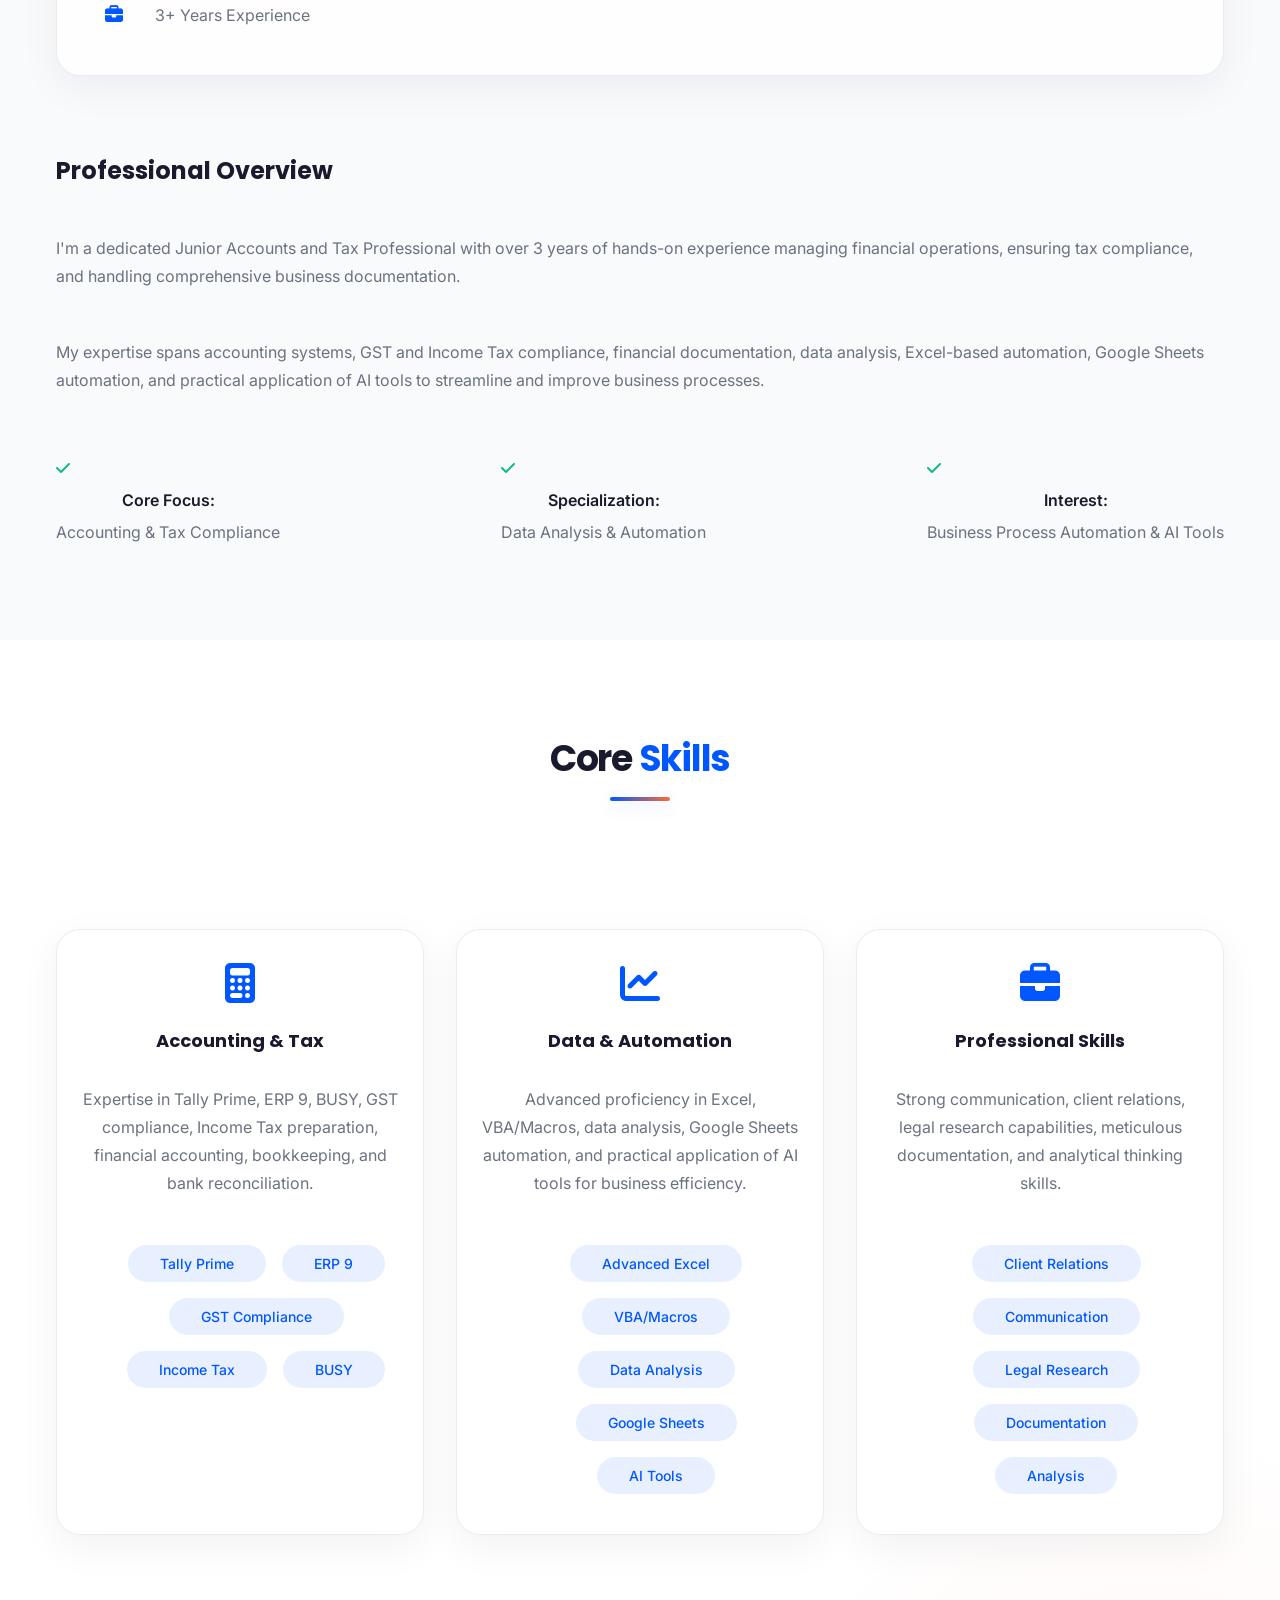
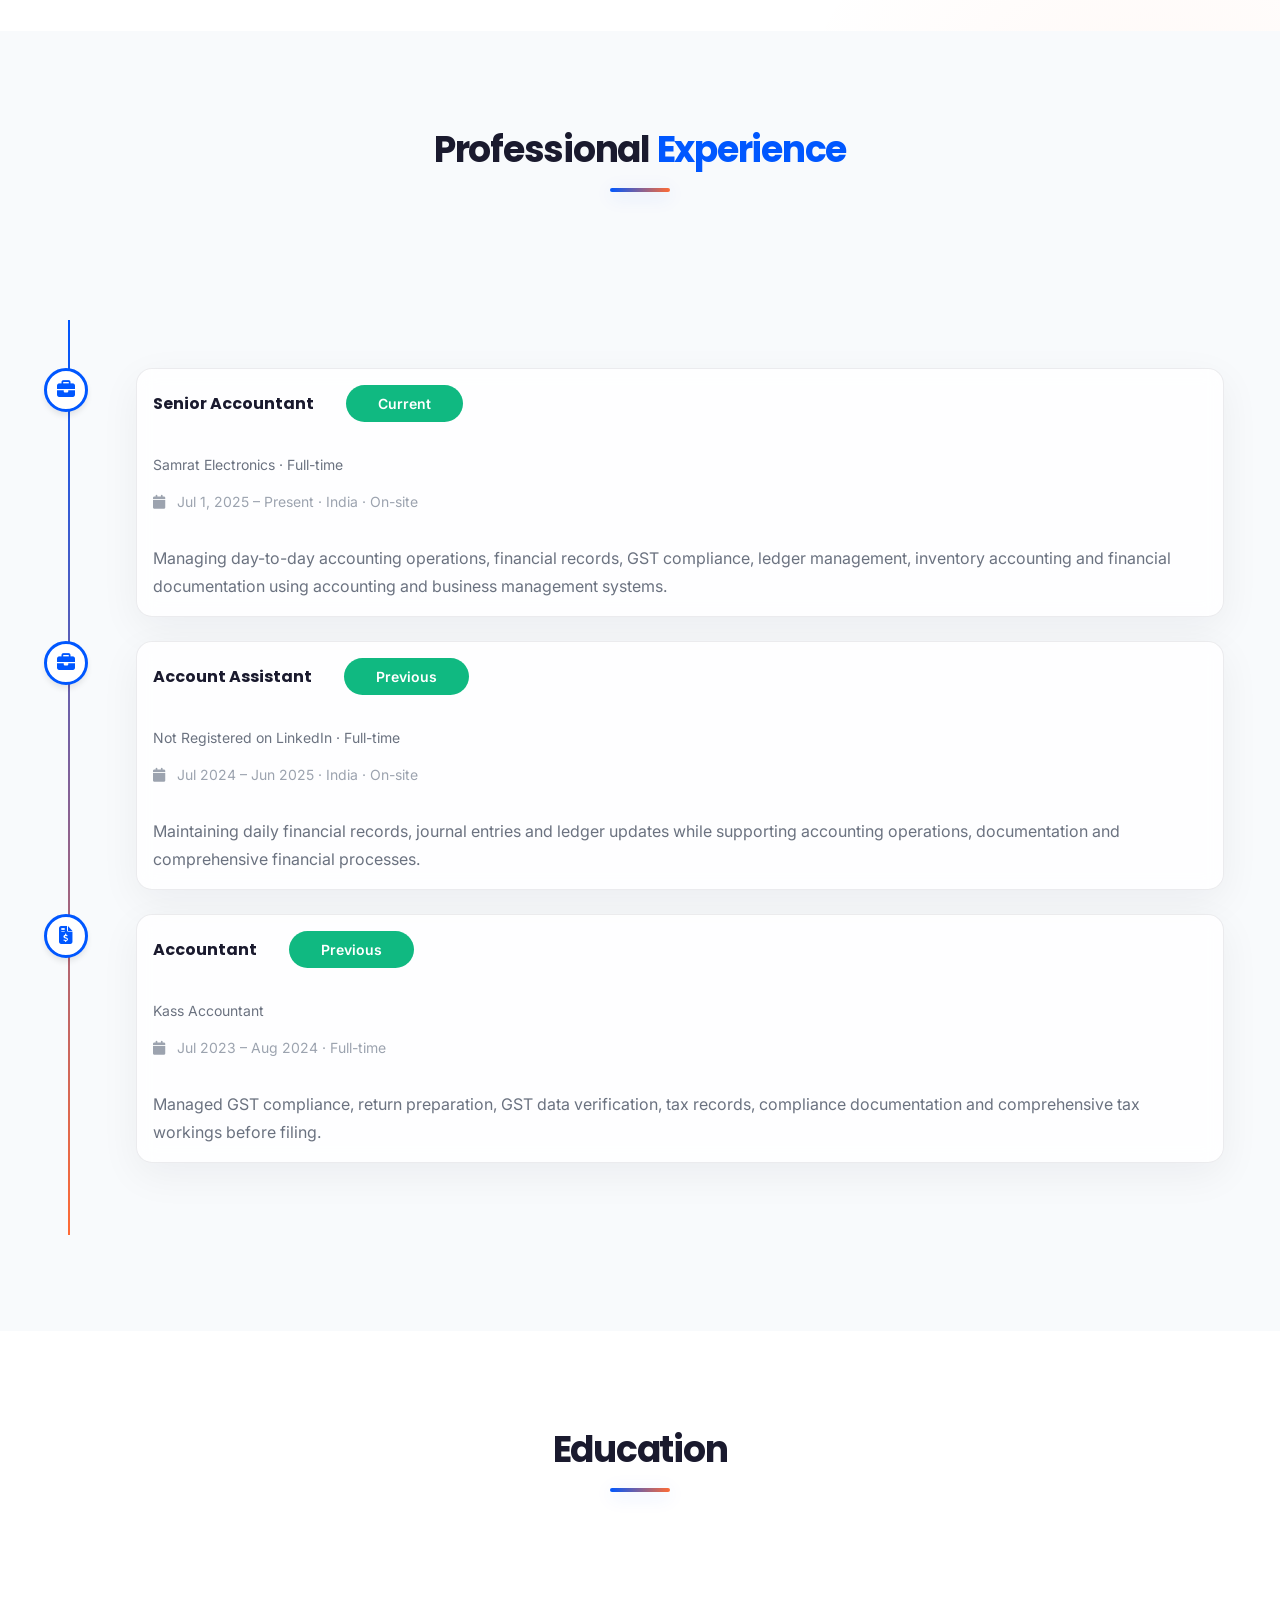
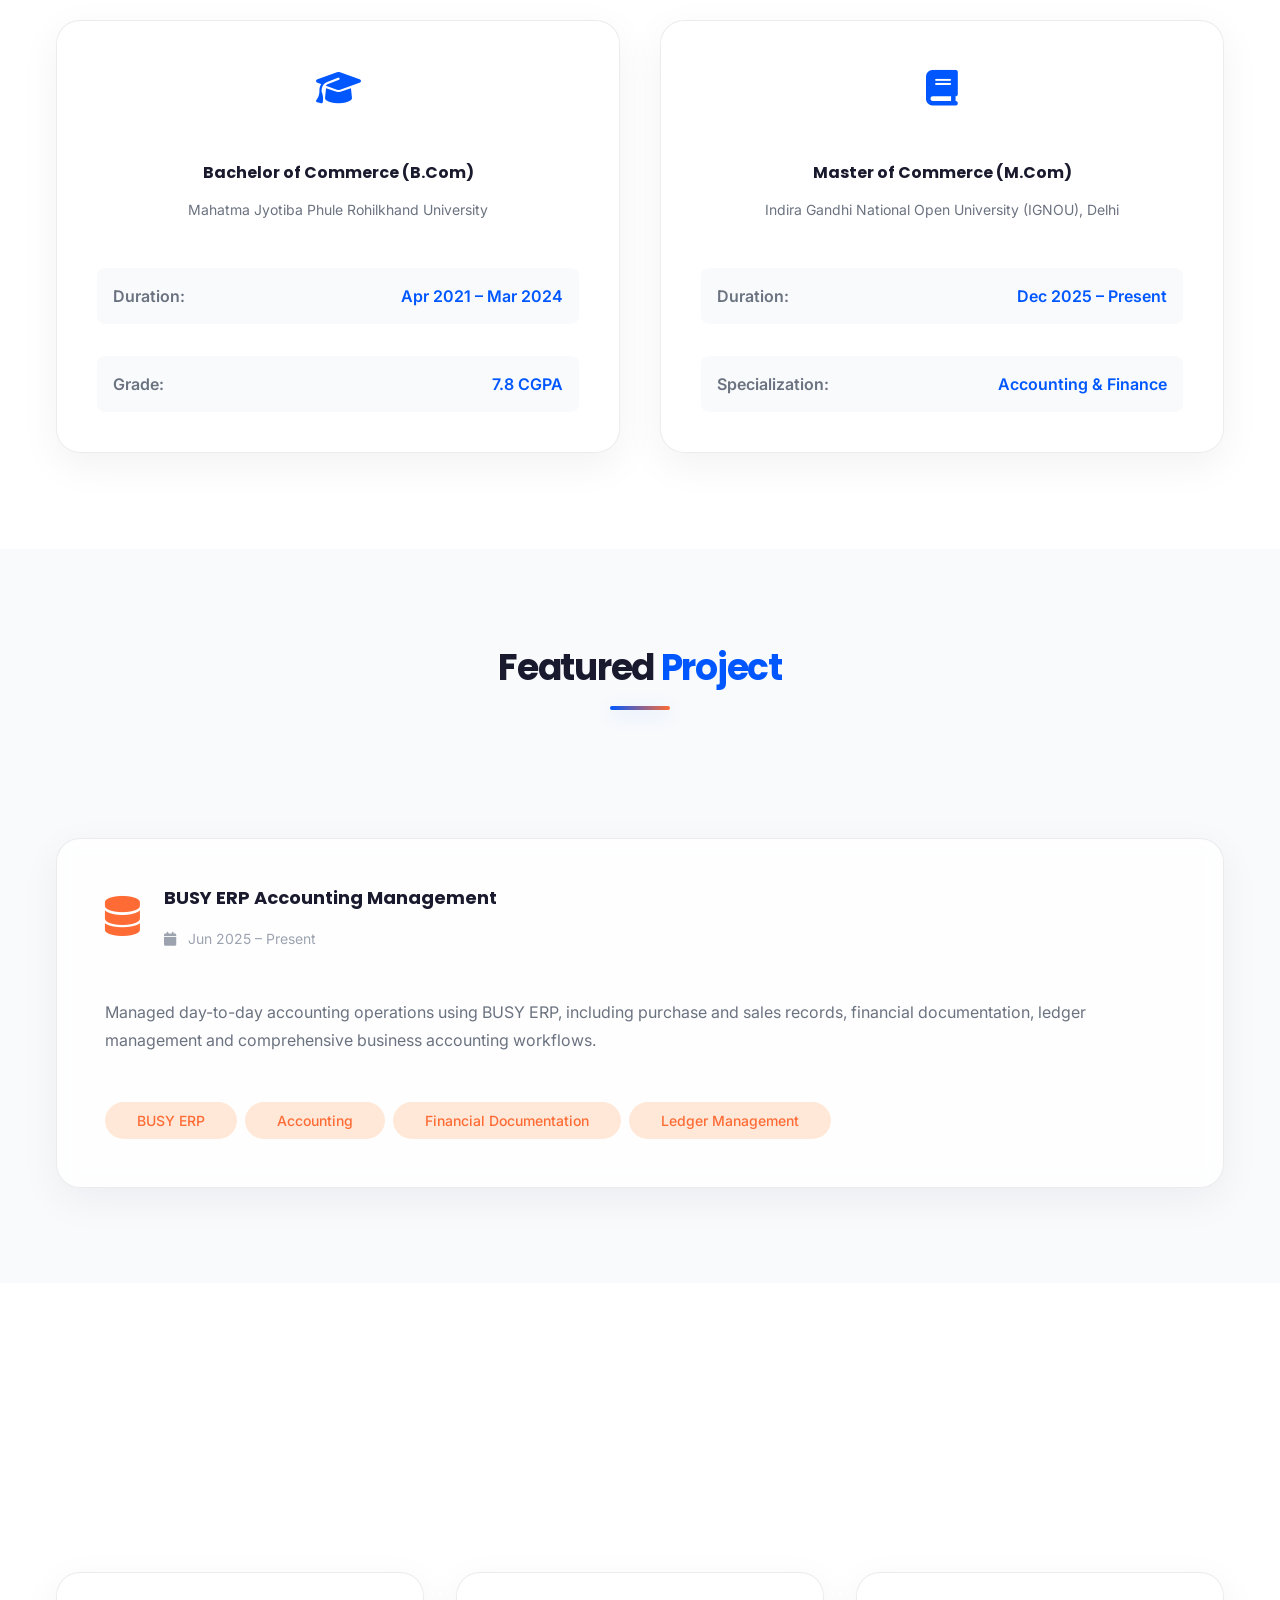
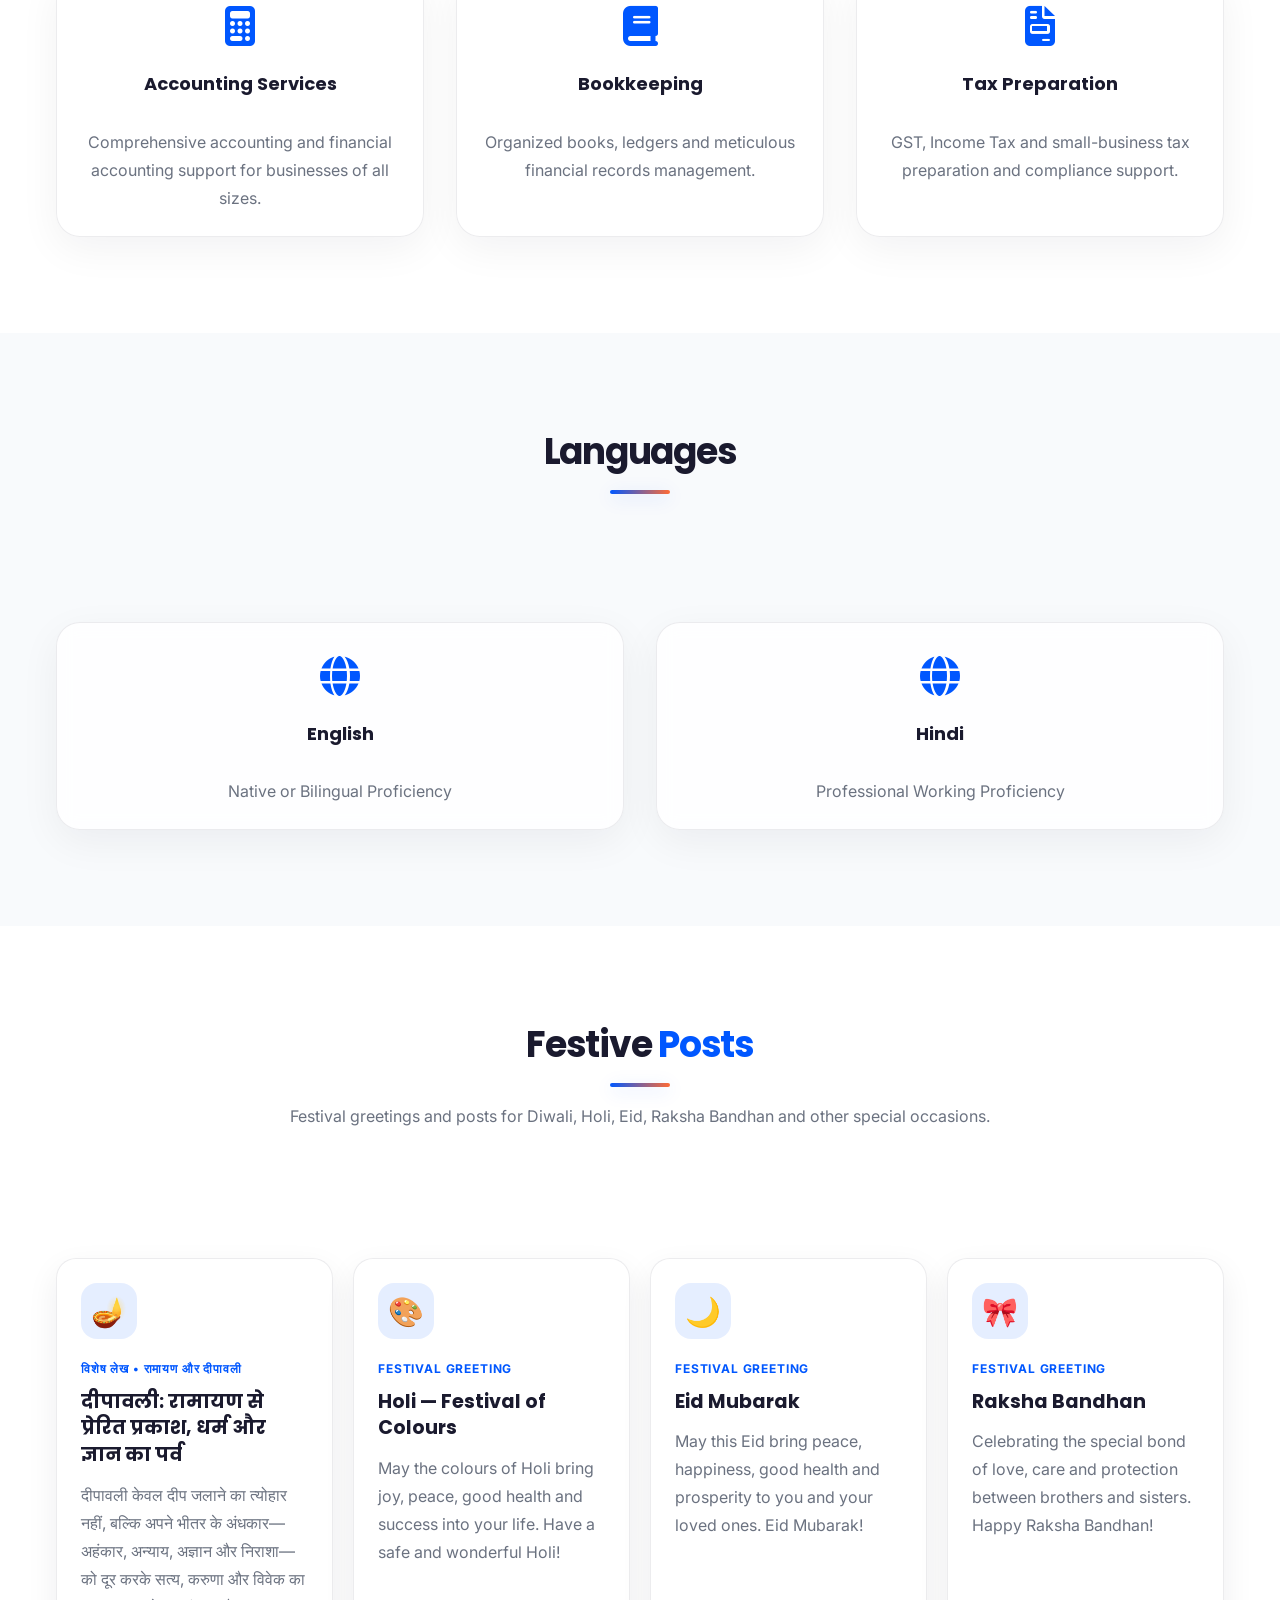
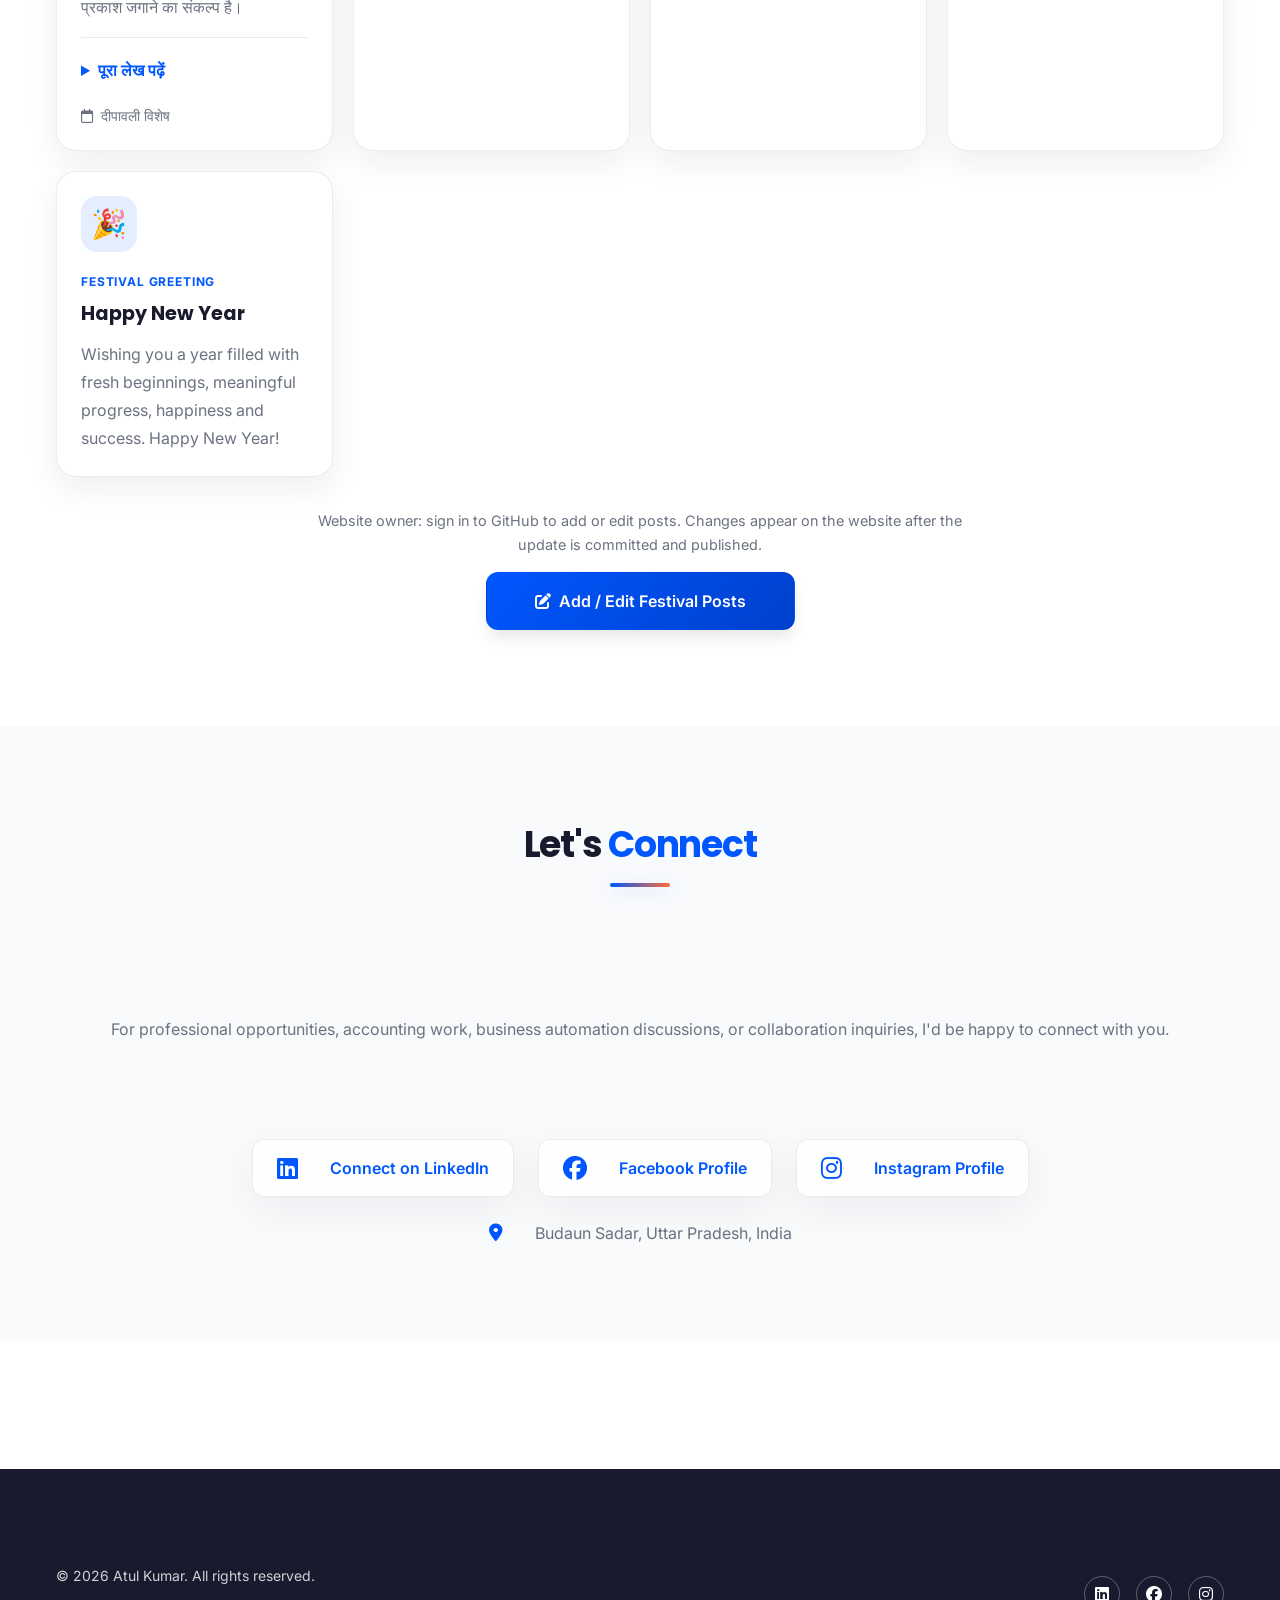
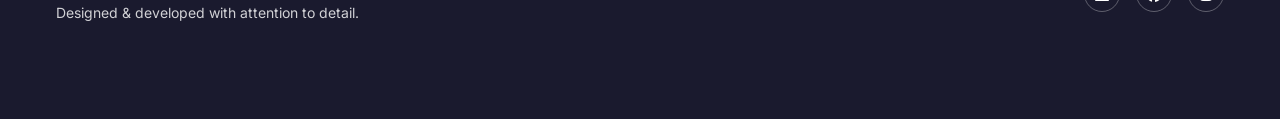
==== commit 2e54d052: "Point festival post editor to posts data file" ====
--- a/index.html
+++ b/index.html
@@ -571,7 +571,7 @@
 
                 <div class="festive-manage-wrap">
                     <p class="festive-manage-note">Website owner: sign in to GitHub to add or edit posts. Changes appear on the website after the update is committed and published.</p>
-                    <a class="btn btn-primary" href="https://github.com/craj81005-atul/atul-portfolio/edit/main/posts.json" target="_blank" rel="noopener noreferrer">
+                    <a class="btn btn-primary" href="https://github.com/craj81005-atul/atul-portfolio/edit/main/newposts.json" target="_blank" rel="noopener noreferrer">
                         <i class="fas fa-pen-to-square me-2"></i>Add / Edit Festival Posts
                     </a>
                 </div>
--- a/css/style.css
+++ b/css/style.css
@@ -1665,3 +1665,51 @@
         transform: none !important;
     }
 }
+
+
+/* Festive posts */
+.section-festive-posts { padding: 6rem 0; }
+.festive-intro {
+    max-width: 720px; margin: 1rem auto 0;
+    color: var(--color-text-secondary); text-align: center; line-height: 1.7;
+}
+.festive-posts-grid {
+    display: grid; grid-template-columns: repeat(auto-fit, minmax(min(100%, 260px), 1fr));
+    gap: 1.25rem; margin-top: 2.5rem;
+}
+.festive-post-card {
+    height: 100%; padding: 1.5rem; border: 1px solid var(--surface-border);
+    border-radius: 1.25rem; background: var(--surface-elevated);
+    box-shadow: 0 12px 32px rgba(15, 23, 42, .07);
+    transition: transform .2s ease, box-shadow .2s ease;
+}
+.festive-post-card:hover { transform: translateY(-4px); box-shadow: 0 18px 38px rgba(15, 23, 42, .12); }
+.festive-post-emoji {
+    display: grid; place-items: center; width: 3.5rem; height: 3.5rem;
+    margin-bottom: 1rem; border-radius: 1rem; background: rgba(0, 87, 255, .1); font-size: 1.8rem;
+}
+.festive-post-category {
+    display: inline-block; margin-bottom: .65rem; color: var(--color-primary);
+    font-size: .75rem; font-weight: 700; letter-spacing: .07em; text-transform: uppercase;
+}
+.festive-post-title { margin-bottom: .75rem; font-size: 1.2rem; font-weight: 700; line-height: 1.4; }
+.festive-post-message { margin: 0; color: var(--color-text-secondary); line-height: 1.75; }
+.festive-manage-wrap { margin-top: 2rem; text-align: center; }
+.festive-manage-note {
+    max-width: 680px; margin: 0 auto 1rem; color: var(--color-text-secondary);
+    font-size: .9rem; line-height: 1.65;
+}
+.festive-loading, .festive-empty { grid-column: 1 / -1; padding: 1.5rem; text-align: center; opacity: .8; }
+@media (prefers-reduced-motion: reduce) {
+    .festive-post-card { transition: none; }
+    .festive-post-card:hover { transform: none; }
+}
+
+
+.festive-article-details { margin-top: 1rem; border-top: 1px solid var(--surface-border); padding-top: .85rem; }
+.festive-article-details summary { cursor: pointer; color: var(--color-primary); font-weight: 700; padding: .4rem 0; }
+.festive-article-body { padding-top: .5rem; }
+.festive-article-part { padding: .9rem 0; border-bottom: 1px solid var(--surface-border); }
+.festive-article-part:last-child { border-bottom: 0; }
+.festive-article-part h4 { font-size: 1.05rem; line-height: 1.5; margin-bottom: .45rem; color: var(--color-text-dark); }
+.festive-article-part p { line-height: 1.8; white-space: normal; }
